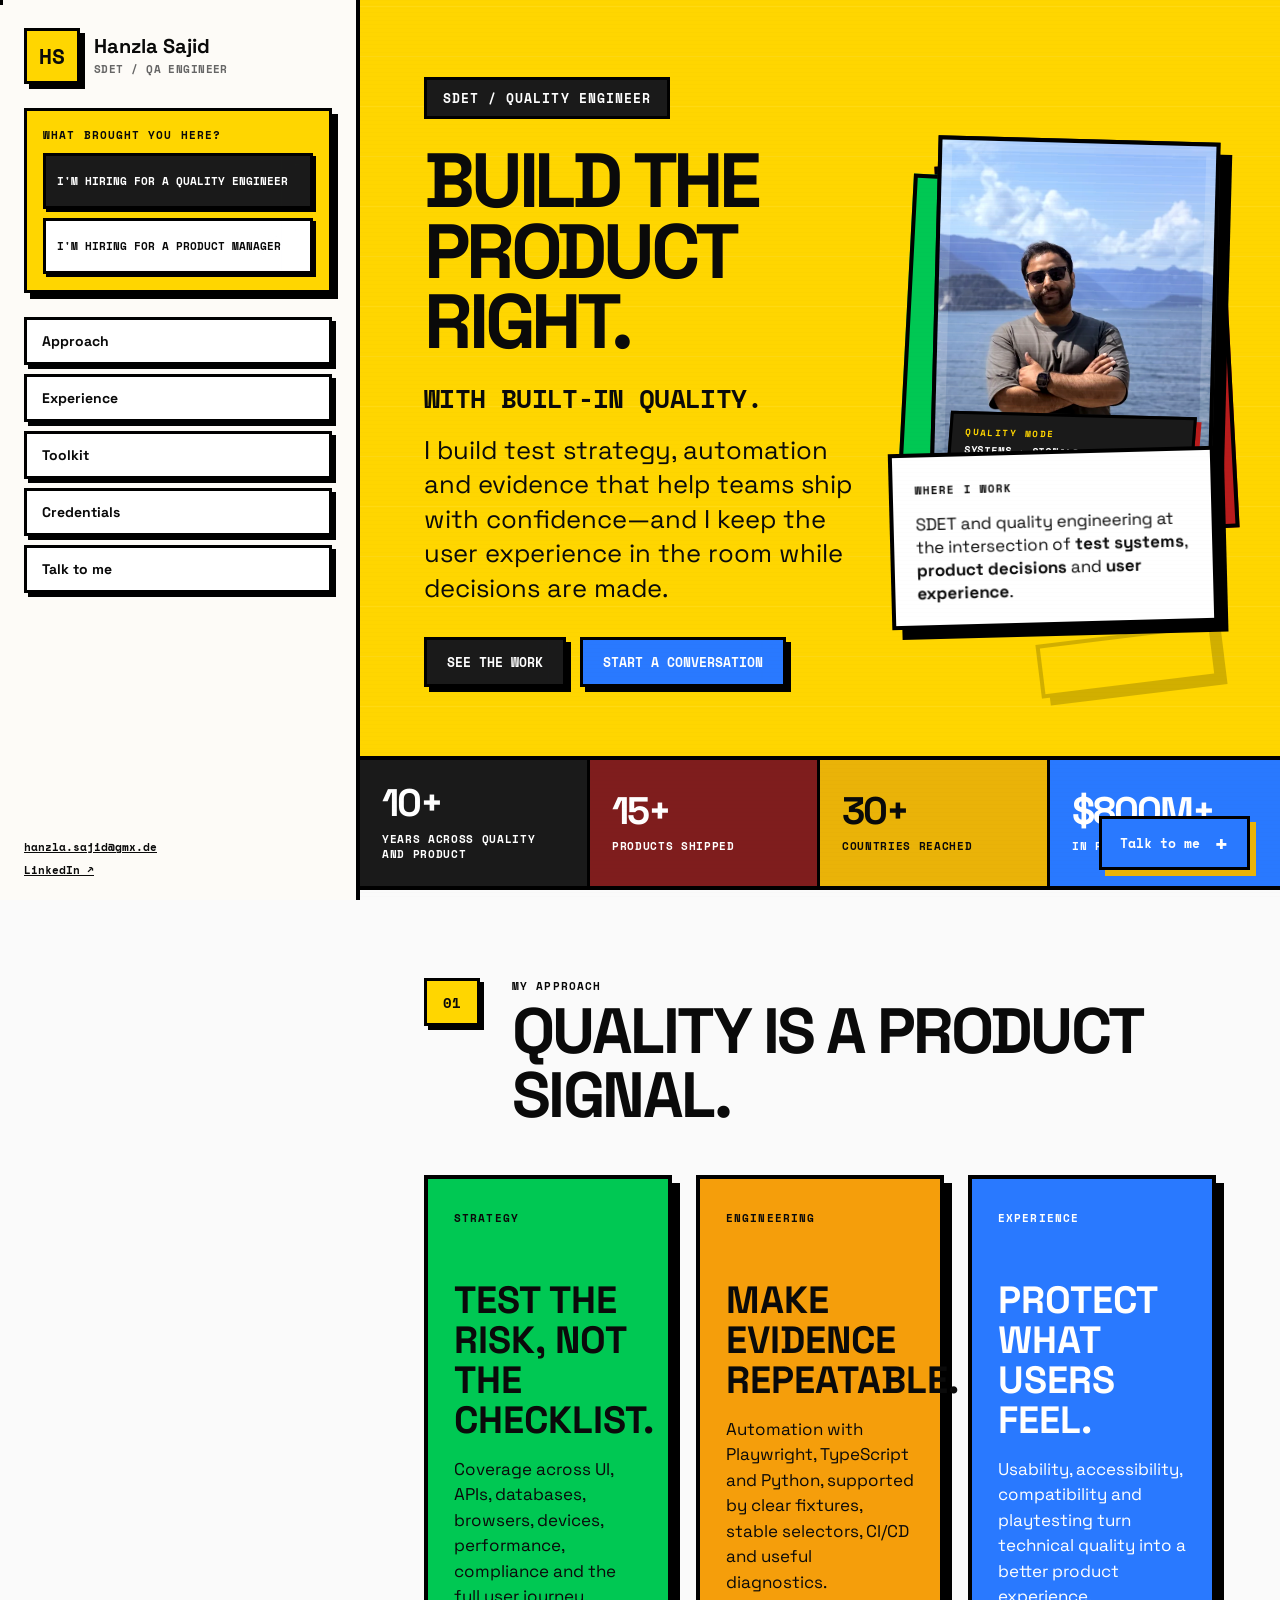
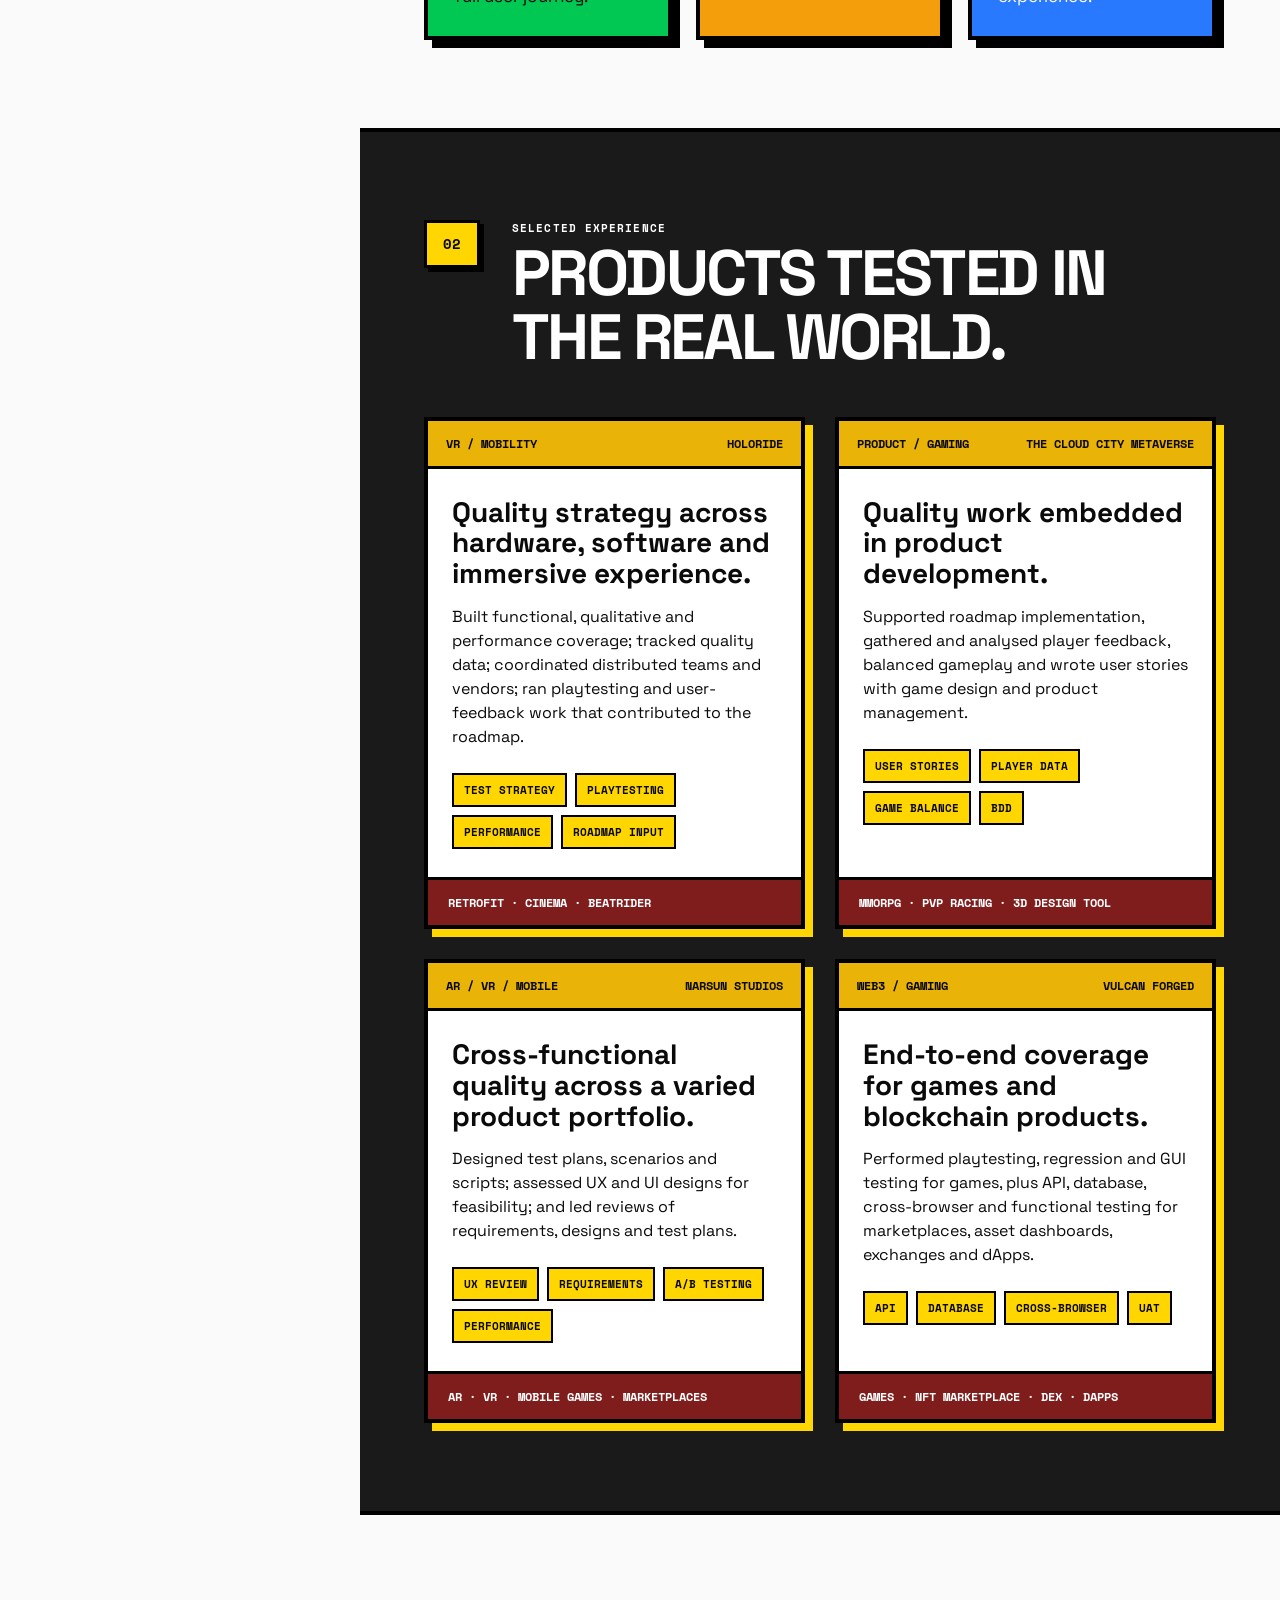
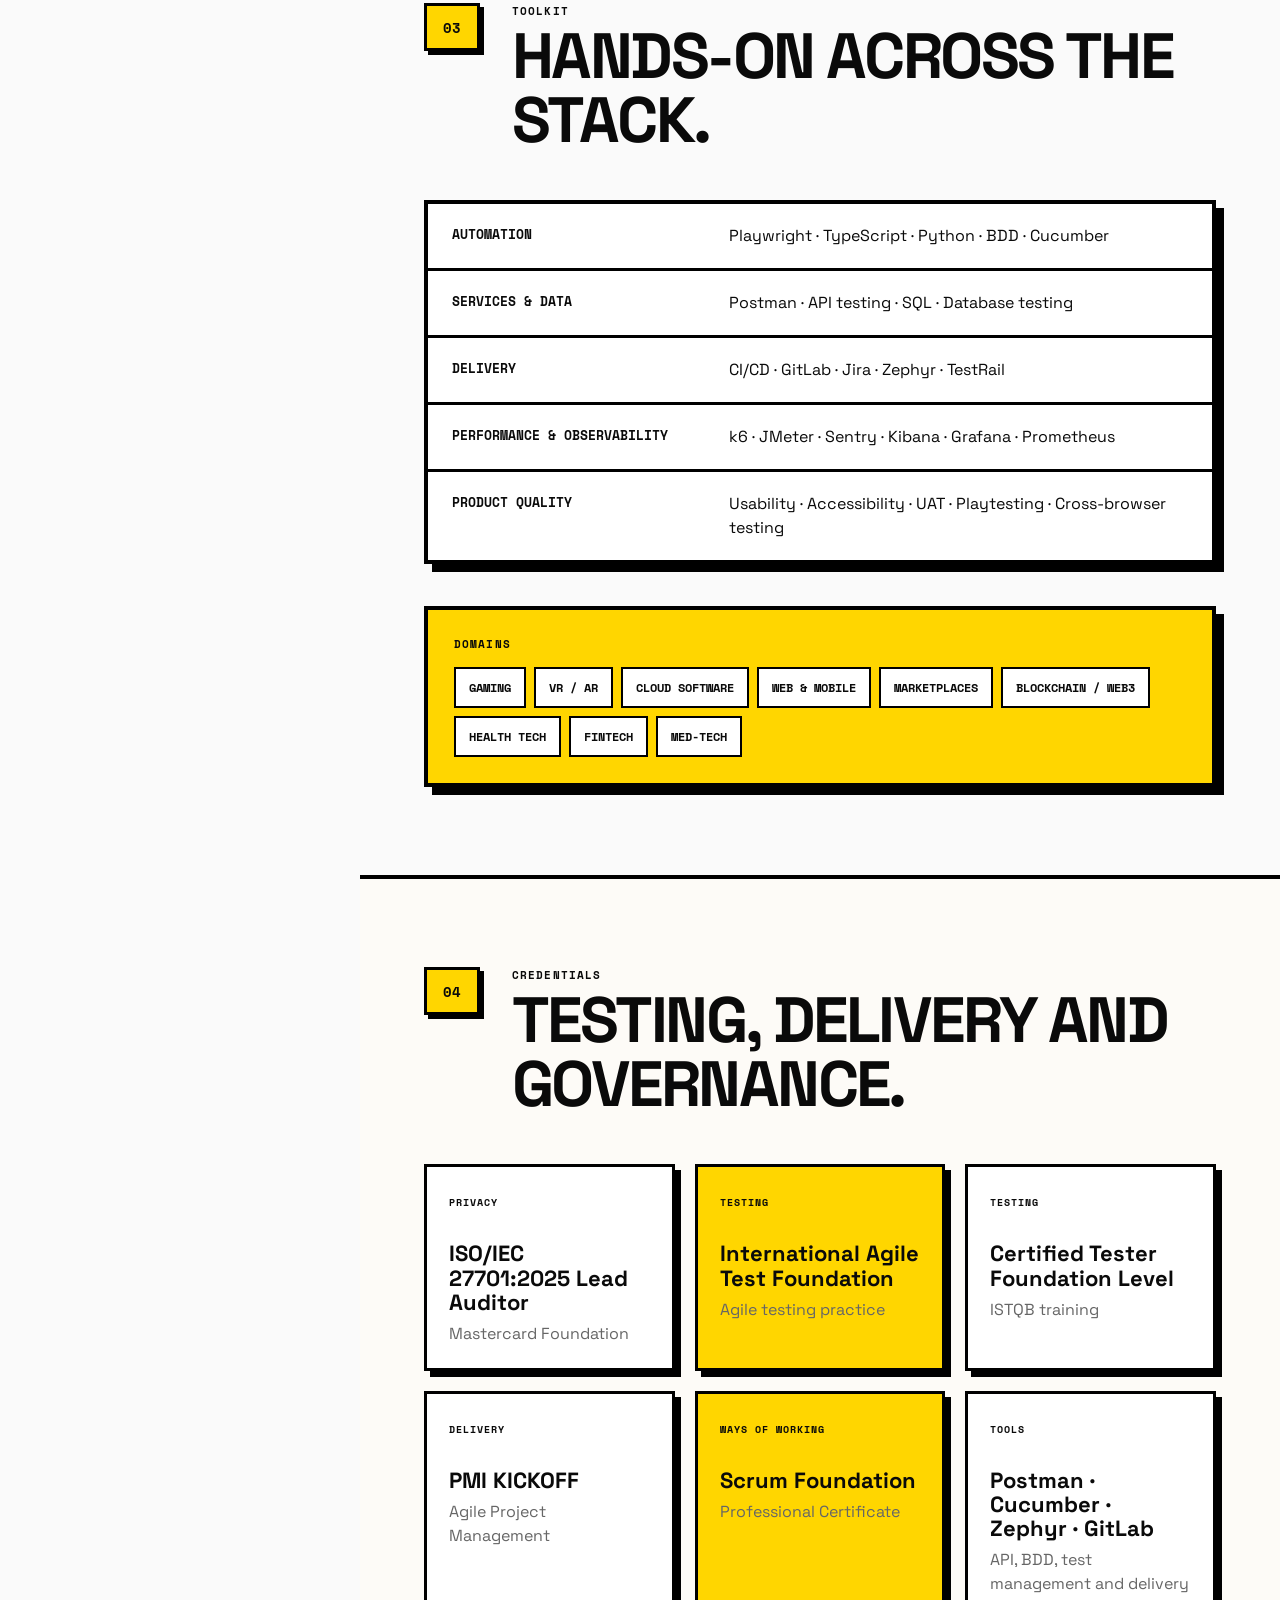
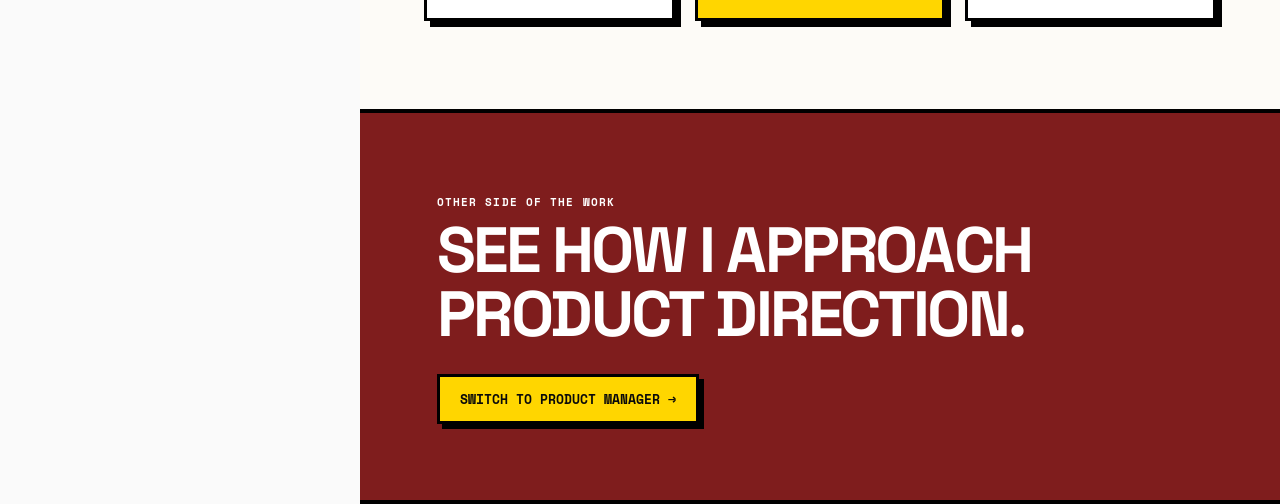
==== index.html @ b7c89854 "Connect portfolio contact form" ====
<!doctype html>
<html lang="en" data-page="quality">
<head>
  <meta charset="utf-8">
  <meta name="viewport" content="width=device-width, initial-scale=1">
  <meta name="description" content="Hanzla Sajid is an SDET and quality engineer connecting test engineering, product decisions and user experience.">
  <title>Hanzla Sajid — SDET & Quality Engineer</title>
  <link rel="icon" href="assets/favicon.svg" type="image/svg+xml">
  <link rel="preconnect" href="https://fonts.googleapis.com">
  <link rel="preconnect" href="https://fonts.gstatic.com" crossorigin>
  <link href="https://fonts.googleapis.com/css2?family=Space+Grotesk:wght@400;600;700&family=Space+Mono:wght@400;700&display=swap" rel="stylesheet">
  <link rel="stylesheet" href="css/site.css">
  <script src="js/site.js" defer></script>
</head>
<body data-mode="quality">
  <a class="skip-link" href="#main">Skip to content</a>
  <div class="scroll-progress" data-scroll-progress aria-hidden="true"></div>
  <header class="mobile-bar">
    <a class="mobile-brand" href="./">HS</a>
    <button class="menu-button" type="button" data-open-drawer aria-controls="site-nav" aria-expanded="false">Menu</button>
  </header>
  <div class="drawer-overlay" data-drawer-overlay></div>
  <aside class="site-nav" id="site-nav" aria-label="Portfolio navigation">
    <button class="drawer-close" type="button" data-close-drawer aria-label="Close navigation">×</button>
    <a class="identity" href="#top" aria-label="Hanzla Sajid, SDET and QA Engineer">
      <span class="identity-mark">HS</span>
      <span><strong>Hanzla Sajid</strong><small>SDET / QA Engineer</small></span>
    </a>
    <div class="mode-panel" aria-label="Choose the work most relevant to your hiring needs">
      <span class="eyebrow">What brought you here?</span>
      <a class="mode-link mask-hover is-active" href="./" aria-current="page" data-label="I'm hiring for a Quality Engineer">I'm hiring for a Quality Engineer</a>
      <a class="mode-link mask-hover" href="product/" data-mode-switch data-destination="product" data-label="I'm hiring for a Product Manager">I'm hiring for a Product Manager</a>
    </div>
    <nav class="nav-links" aria-label="Page sections">
      <a href="#approach">Approach</a>
      <a href="#experience">Experience</a>
      <a href="#toolkit">Toolkit</a>
      <a href="#credentials">Credentials</a>
      <button type="button" data-open-contact>Talk to me</button>
    </nav>
    <div class="nav-footer">
      <a href="mailto:hanzla.sajid@gmx.de">hanzla.sajid@gmx.de</a>
      <a href="https://www.linkedin.com/in/hanzlasajid" target="_blank" rel="noreferrer">LinkedIn ↗</a>
    </div>
  </aside>

  <main id="main" class="main" tabindex="-1">
    <section class="hero hero-quality" id="top">
      <div class="hero-copy">
        <span class="hero-badge">SDET / QUALITY ENGINEER</span>
        <h1>Build the product right.</h1>
        <p class="hero-subline">With built-in quality.</p>
        <p>I build test strategy, automation and evidence that help teams ship with confidence—and I keep the user experience in the room while decisions are made.</p>
        <div class="hero-actions">
          <a class="button button-dark mask-hover mask-hover-cta" href="#experience" data-label="See the work">See the work</a>
          <button class="button button-red mask-hover mask-hover-cta" type="button" data-open-contact data-label="Start a conversation">Start a conversation</button>
        </div>
      </div>
      <div class="hero-visual hero-visual-quality">
        <figure class="hero-portrait portrait-quality">
          <img src="assets/hanzla-sdet.webp" width="1400" height="1050" alt="Hanzla Sajid standing beside a lake with mountains in the background" fetchpriority="high">
          <figcaption><span>Quality mode</span><strong>Systems · Signals · Confidence</strong></figcaption>
        </figure>
        <aside class="position-card" aria-label="Portfolio positioning">
          <span class="eyebrow">Where I work</span>
          <p>SDET and quality engineering at the intersection of <strong>test systems</strong>, <strong>product decisions</strong> and <strong>user experience</strong>.</p>
        </aside>
      </div>
    </section>

    <section class="impact-strip" aria-label="Career highlights">
      <div><strong data-impact-count="10" data-suffix="+">10+</strong><span>Years across quality and product</span></div>
      <div><strong data-impact-count="15" data-suffix="+">15+</strong><span>Products shipped</span></div>
      <div><strong data-impact-count="30" data-suffix="+">30+</strong><span>Countries reached</span></div>
      <div><strong data-impact-count="800" data-prefix="$" data-suffix="M+">$800M+</strong><span>In revenue</span></div>
    </section>

    <section class="section" id="approach">
      <div class="section-heading">
        <span class="section-number">01</span>
        <div><p class="eyebrow">My approach</p><h2>Quality is a product signal.</h2></div>
      </div>
      <div class="card-grid card-grid-3">
        <article class="feature-card fill-green">
          <span class="card-kicker">STRATEGY</span>
          <h3>Test the risk, not the checklist.</h3>
          <p>Coverage across UI, APIs, databases, browsers, devices, performance, compliance and the full user journey.</p>
        </article>
        <article class="feature-card fill-amber">
          <span class="card-kicker">ENGINEERING</span>
          <h3>Make evidence repeatable.</h3>
          <p>Automation with Playwright, TypeScript and Python, supported by clear fixtures, stable selectors, CI/CD and useful diagnostics.</p>
        </article>
        <article class="feature-card fill-blue">
          <span class="card-kicker">EXPERIENCE</span>
          <h3>Protect what users feel.</h3>
          <p>Usability, accessibility, compatibility and playtesting turn technical quality into a better product experience.</p>
        </article>
      </div>
    </section>

    <section class="section section-dark" id="experience">
      <div class="section-heading">
        <span class="section-number">02</span>
        <div><p class="eyebrow">Selected experience</p><h2>Products tested in the real world.</h2></div>
      </div>
      <div class="case-grid">
        <article class="case-card">
          <header><span>VR / MOBILITY</span><strong>holoride</strong></header>
          <div class="case-body">
            <h3>Quality strategy across hardware, software and immersive experience.</h3>
            <p>Built functional, qualitative and performance coverage; tracked quality data; coordinated distributed teams and vendors; ran playtesting and user-feedback work that contributed to the roadmap.</p>
            <ul class="tag-list"><li>Test strategy</li><li>Playtesting</li><li>Performance</li><li>Roadmap input</li></ul>
          </div>
          <footer>Retrofit · Cinema · BeatRider</footer>
        </article>
        <article class="case-card">
          <header><span>PRODUCT / GAMING</span><strong>The Cloud City Metaverse</strong></header>
          <div class="case-body">
            <h3>Quality work embedded in product development.</h3>
            <p>Supported roadmap implementation, gathered and analysed player feedback, balanced gameplay and wrote user stories with game design and product management.</p>
            <ul class="tag-list"><li>User stories</li><li>Player data</li><li>Game balance</li><li>BDD</li></ul>
          </div>
          <footer>MMORPG · PvP racing · 3D design tool</footer>
        </article>
        <article class="case-card">
          <header><span>AR / VR / MOBILE</span><strong>Narsun Studios</strong></header>
          <div class="case-body">
            <h3>Cross-functional quality across a varied product portfolio.</h3>
            <p>Designed test plans, scenarios and scripts; assessed UX and UI designs for feasibility; and led reviews of requirements, designs and test plans.</p>
            <ul class="tag-list"><li>UX review</li><li>Requirements</li><li>A/B testing</li><li>Performance</li></ul>
          </div>
          <footer>AR · VR · Mobile games · Marketplaces</footer>
        </article>
        <article class="case-card">
          <header><span>WEB3 / GAMING</span><strong>Vulcan Forged</strong></header>
          <div class="case-body">
            <h3>End-to-end coverage for games and blockchain products.</h3>
            <p>Performed playtesting, regression and GUI testing for games, plus API, database, cross-browser and functional testing for marketplaces, asset dashboards, exchanges and dApps.</p>
            <ul class="tag-list"><li>API</li><li>Database</li><li>Cross-browser</li><li>UAT</li></ul>
          </div>
          <footer>Games · NFT marketplace · DEX · dApps</footer>
        </article>
      </div>
    </section>

    <section class="section" id="toolkit">
      <div class="section-heading">
        <span class="section-number">03</span>
        <div><p class="eyebrow">Toolkit</p><h2>Hands-on across the stack.</h2></div>
      </div>
      <div class="band-list">
        <div><strong>Automation</strong><span>Playwright · TypeScript · Python · BDD · Cucumber</span></div>
        <div><strong>Services &amp; data</strong><span>Postman · API testing · SQL · Database testing</span></div>
        <div><strong>Delivery</strong><span>CI/CD · GitLab · Jira · Zephyr · TestRail</span></div>
        <div><strong>Performance &amp; observability</strong><span>k6 · JMeter · Sentry · Kibana · Grafana · Prometheus</span></div>
        <div><strong>Product quality</strong><span>Usability · Accessibility · UAT · Playtesting · Cross-browser testing</span></div>
      </div>
      <div class="domain-block">
        <p class="eyebrow">Domains</p>
        <ul class="tag-list tag-list-large"><li>Gaming</li><li>VR / AR</li><li>Cloud software</li><li>Web & mobile</li><li>Marketplaces</li><li>Blockchain / Web3</li><li>Health tech</li><li>Fintech</li><li>Med-tech</li></ul>
      </div>
    </section>

    <section class="section section-cream" id="credentials">
      <div class="section-heading">
        <span class="section-number">04</span>
        <div><p class="eyebrow">Credentials</p><h2>Testing, delivery and governance.</h2></div>
      </div>
      <div class="credential-grid">
        <article><span>PRIVACY</span><h3>ISO/IEC 27701:2025 Lead Auditor</h3><p>Mastercard Foundation</p></article>
        <article><span>TESTING</span><h3>International Agile Test Foundation</h3><p>Agile testing practice</p></article>
        <article><span>TESTING</span><h3>Certified Tester Foundation Level</h3><p>ISTQB training</p></article>
        <article><span>DELIVERY</span><h3>PMI KICKOFF</h3><p>Agile Project Management</p></article>
        <article><span>WAYS OF WORKING</span><h3>Scrum Foundation</h3><p>Professional Certificate</p></article>
        <article><span>TOOLS</span><h3>Postman · Cucumber · Zephyr · GitLab</h3><p>API, BDD, test management and delivery</p></article>
      </div>
    </section>

    <section class="switch-banner">
      <span class="eyebrow">Other side of the work</span>
      <h2>See how I approach product direction.</h2>
      <a class="button button-yellow" href="product/" data-mode-switch data-destination="product">Switch to Product Manager →</a>
    </section>
  </main>

  <button class="back-to-top" type="button" data-back-to-top aria-label="Back to top">↑</button>
  <button class="contact-fab" type="button" data-open-contact><span>Talk to me</span><b aria-hidden="true">+</b></button>

  <div class="modal" data-contact-modal aria-hidden="true">
    <div class="modal-overlay" data-close-contact></div>
    <section class="modal-panel" role="dialog" aria-modal="true" aria-labelledby="contact-title">
      <button class="modal-close" type="button" data-close-contact aria-label="Close contact form">×</button>
      <header><p class="eyebrow">Contact</p><h2 id="contact-title">Talk to me</h2><p>Send a message, email me directly, or connect on LinkedIn.</p></header>
      <form action="https://formspree.io/f/xdeegvkn" method="post" data-contact-form novalidate>
        <label>Name<input name="name" autocomplete="name" required></label>
        <label>Email<input name="email" type="email" autocomplete="email" required></label>
        <label>Message<textarea name="message" required></textarea></label>
        <button class="button button-red submit-button" type="submit" data-submit-label>Send message</button>
        <p class="form-status" data-form-status role="status" aria-live="polite"></p>
      </form>
      <div class="contact-fallbacks">
        <a href="mailto:hanzla.sajid@gmx.de">Email: hanzla.sajid@gmx.de</a>
        <a href="https://www.linkedin.com/in/hanzlasajid" target="_blank" rel="noreferrer">LinkedIn ↗</a>
      </div>
    </section>
  </div>
</body>
</html>
---- css/site.css ----
:root {
  --ink: #0a0a0a;
  --border: #000;
  --paper: #fafafa;
  --cream: #fdfbf7;
  --yellow: #ffd600;
  --mustard: #eab308;
  --amber: #f59e0b;
  --orange: #f59e0b;
  --green: #00c853;
  --blue: #2979ff;
  --dark: #1a1a1a;
  --maroon: #7f1d1d;
  --red: #b91c1c;
  --gray: #666;
  --nav-width: 360px;
}

* { box-sizing: border-box; border-radius: 0; }
html { scroll-behavior: smooth; }
body { margin: 0; color: var(--ink); background: var(--paper); font-family: "Space Grotesk", sans-serif; font-size: 16px; line-height: 1.5; }
button, input, textarea { font: inherit; color: inherit; }
button, a { -webkit-tap-highlight-color: transparent; }
a { color: inherit; }
button { cursor: pointer; }

.skip-link { position: fixed; left: 16px; top: -80px; z-index: 3000; padding: 12px 16px; background: #fff; border: 3px solid #000; box-shadow: 4px 4px 0 #000; font: 700 13px "Space Mono", monospace; }
.skip-link:focus { top: 16px; }

:focus { outline: none; }
:focus-visible { outline: 3px solid #000; outline-offset: 3px; }

.site-nav { position: fixed; inset: 0 auto 0 0; z-index: 100; width: var(--nav-width); padding: 28px 24px 22px; display: flex; flex-direction: column; gap: 24px; overflow-y: auto; background: var(--cream); border-right: 4px solid #000; }
.identity { display: flex; align-items: center; gap: 14px; text-decoration: none; }
.identity-mark { display: grid; place-items: center; width: 56px; height: 56px; flex: 0 0 56px; background: var(--yellow); border: 3px solid #000; box-shadow: 5px 5px 0 #000; font: 700 21px "Space Mono", monospace; }
.identity strong, .identity small { display: block; }
.identity strong { font-size: 20px; line-height: 1.1; }
.identity small { margin-top: 4px; color: var(--gray); font: 700 11px "Space Mono", monospace; text-transform: uppercase; letter-spacing: .04em; }
.eyebrow, .card-kicker { margin: 0; font: 700 11px "Space Mono", monospace; letter-spacing: .1em; text-transform: uppercase; }

.mode-panel { position: relative; padding: 16px; background: var(--yellow); border: 3px solid #000; box-shadow: 6px 6px 0 #000; transform-origin: left center; animation: hire-panel-stamp .6s cubic-bezier(.12,.88,.24,1) .22s both, hire-panel-knock 5s cubic-bezier(.2,.8,.3,1) 1.25s infinite; }
.mode-panel .eyebrow { display: block; margin-bottom: 10px; }
.mode-link { --mask-surface: #fff; --mask-surface-text: var(--ink); --mask-reveal: var(--blue); --mask-reveal-text: #fff; display: flex; align-items: center; min-height: 56px; margin-top: 9px; padding: 12px; background: var(--mask-reveal); color: var(--mask-reveal-text); border: 3px solid #000; box-shadow: 3px 3px 0 #000; text-decoration: none; font: 700 11px "Space Mono", monospace; text-transform: uppercase; transition: transform .16s ease, box-shadow .16s ease; }
.mode-link:hover, .mode-link:focus-visible { transform: translate(-2px, -2px); box-shadow: 5px 5px 0 #000; }
.mode-link.is-active { --mask-surface: var(--dark); --mask-surface-text: #fff; --mask-reveal: var(--green); --mask-reveal-text: var(--ink); }
.mode-link.mask-hover::before { justify-content: flex-start; padding: 10px 12px; text-align: left; animation: none; -webkit-mask-position: 0 0; mask-position: 0 0; }
.mode-link.is-mask-active::before { animation: mask-reveal .7s steps(29) forwards; }
.mode-link.is-mask-resetting::before { animation: mask-cover .7s steps(29) forwards; }
.mode-marker { position: fixed; z-index: 115; left: var(--marker-x, 270px); top: var(--marker-y, 190px); display: flex; align-items: center; gap: 8px; box-sizing: border-box; width: 124px; min-height: 64px; padding: 14px 11px; opacity: 0; pointer-events: none; color: #fff; background: var(--blue); border: 4px solid #000; box-shadow: 6px 6px 0 #000; font: 700 11px "Space Mono", monospace; line-height: 1.1; letter-spacing: .06em; text-transform: uppercase; transform: translate(24px, -50%) rotate(3deg); transition: opacity .2s ease, transform .48s cubic-bezier(.14,.9,.25,1); }
.mode-marker b { color: var(--yellow); font-size: 25px; line-height: 1; }
.mode-marker.is-visible { opacity: 1; transform: translate(0, -50%) rotate(-2deg); }

.nav-links { display: grid; gap: 9px; }
.nav-links a, .nav-links button { position: relative; width: 100%; overflow: hidden; padding: 12px 15px; background: #fff; border: 3px solid #000; box-shadow: 4px 4px 0 #000; text-align: left; text-decoration: none; font: 700 14px "Space Grotesk", sans-serif; transition: transform .16s ease, box-shadow .16s ease, background-color .16s ease, color .16s ease, padding-left .2s ease; }
.nav-links a::before, .nav-links button::before { content: ""; position: absolute; inset: 0 auto 0 0; width: 0; background: var(--blue); transition: width .2s ease; }
.nav-links a::after, .nav-links button::after { content: "→"; position: absolute; left: 13px; top: 50%; opacity: 0; transform: translate(-10px, -50%); transition: opacity .16s ease, transform .2s ease; font: 700 16px "Space Mono", monospace; }
.nav-links a:hover, .nav-links button:hover, .nav-links a:focus-visible, .nav-links button:focus-visible { padding-left: 39px; background: var(--mustard); transform: translate(-3px, -3px); box-shadow: 8px 8px 0 #000, -4px 0 0 var(--red), 0 4px 0 var(--amber); }
body[data-mode="product"] .nav-links a:hover, body[data-mode="product"] .nav-links button:hover, body[data-mode="product"] .nav-links a:focus-visible, body[data-mode="product"] .nav-links button:focus-visible { background: var(--yellow); }
.nav-links a:hover::before, .nav-links button:hover::before, .nav-links a:focus-visible::before, .nav-links button:focus-visible::before { width: 9px; }
.nav-links a:hover::after, .nav-links button:hover::after, .nav-links a:focus-visible::after, .nav-links button:focus-visible::after { opacity: 1; transform: translate(0, -50%); }
.nav-footer { margin-top: auto; display: grid; gap: 7px; font: 700 11px "Space Mono", monospace; overflow-wrap: anywhere; }
.nav-footer a:hover { text-decoration-thickness: 3px; }
.drawer-close, .mobile-bar, .drawer-overlay { display: none; }

.main { margin-left: var(--nav-width); min-width: 0; }
.hero { position: relative; min-height: 760px; padding: 72px clamp(28px, 5vw, 76px) 64px; display: grid; grid-template-columns: minmax(0, 1.55fr) minmax(300px, .85fr); align-items: center; gap: clamp(34px, 4vw, 64px); border-bottom: 4px solid #000; overflow: hidden; }
.hero::before { content: ""; position: absolute; inset: 0; pointer-events: none; background: repeating-linear-gradient(0deg, transparent 0, transparent 49px, rgba(255,255,255,.16) 50px); }
.hero-quality { background: var(--yellow); }
.hero-product { background: var(--orange); }
.hero-copy, .position-card, .hero-visual { position: relative; }
.hero-badge { display: inline-block; margin-bottom: 26px; padding: 8px 16px; background: var(--dark); color: #fff; border: 3px solid #000; font: 700 13px "Space Mono", monospace; letter-spacing: .08em; }
.hero h1 { max-width: 980px; margin: 0; font-size: clamp(50px, 6vw, 96px); line-height: .92; letter-spacing: -.055em; text-transform: uppercase; }
.hero-copy > p { max-width: 780px; margin: 30px 0 0; font-size: clamp(19px, 2vw, 26px); line-height: 1.35; }
.hero-copy > .hero-subline { margin: 22px 0 -14px; font: 700 clamp(20px, 2vw, 30px) "Space Mono", monospace; letter-spacing: -.025em; text-transform: uppercase; }
.hero-actions { display: flex; flex-wrap: wrap; gap: 14px; margin-top: 32px; }
.button { display: inline-flex; align-items: center; justify-content: center; min-height: 50px; padding: 12px 20px; border: 3px solid #000; box-shadow: 5px 5px 0 #000; text-decoration: none; font: 700 13px "Space Mono", monospace; text-transform: uppercase; transition: transform .16s ease, box-shadow .16s ease; }
.button:hover, .button:focus-visible { transform: translate(-2px, -2px); box-shadow: 7px 7px 0 #000; }
.button:active { transform: translate(2px, 2px); box-shadow: 2px 2px 0 #000; }
.button-dark { color: #fff; background: var(--dark); }
.button-blue { color: #fff; background: var(--blue); }
.button-red { color: #fff; background: var(--red); }
.button-yellow { color: var(--ink); background: var(--yellow); }
.button-dark.mask-hover { --mask-surface: var(--dark); --mask-surface-text: #fff; --mask-reveal: var(--blue); --mask-reveal-text: #fff; }
.button-blue.mask-hover { --mask-surface: var(--blue); --mask-surface-text: #fff; --mask-reveal: var(--dark); --mask-reveal-text: #fff; }
.button-red.mask-hover { --mask-surface: var(--red); --mask-surface-text: #fff; --mask-reveal: var(--yellow); --mask-reveal-text: var(--ink); }
.mask-hover { position: relative; overflow: hidden; isolation: isolate; background: var(--mask-reveal); color: var(--mask-reveal-text); }
.mask-hover::before { content: attr(data-label); position: absolute; inset: -1px; z-index: 1; padding: inherit; display: flex; align-items: center; justify-content: center; color: var(--mask-surface-text); background: var(--mask-surface); pointer-events: none; white-space: nowrap; -webkit-mask: url("../assets/urban-mask-sprite.png"); mask: url("../assets/urban-mask-sprite.png"); -webkit-mask-size: 3000% 100%; mask-size: 3000% 100%; animation: mask-cover .7s steps(29) forwards; }
.mask-hover:not(.mode-link):hover::before, .mask-hover:not(.mode-link):focus-visible::before { animation: mask-reveal .7s steps(29) forwards; }
.mask-hover-cta::before { font: inherit; text-transform: inherit; }
.mask-hover-cta:hover, .mask-hover-cta:focus-visible { transform: translate(-4px, -4px); box-shadow: 10px 10px 0 #000, -4px 0 0 var(--mustard); }
body[data-mode="quality"] .button-dark.mask-hover { --mask-reveal: var(--blue); --mask-reveal-text: #fff; }
body[data-mode="quality"] .button-red.mask-hover { --mask-surface: var(--blue); --mask-surface-text: #fff; --mask-reveal: var(--dark); --mask-reveal-text: #fff; }
.position-card { padding: 26px; background: #fff; border: 4px solid #000; box-shadow: 10px 10px 0 #000; transform: rotate(2deg); }
.position-card p { margin: 12px 0 0; font-size: 20px; line-height: 1.35; }
.hero-visual { width: min(100%, 430px); justify-self: end; display: grid; animation: visual-enter .9s cubic-bezier(.14,.9,.25,1) .18s both; }
.hero-portrait { position: relative; z-index: 1; width: calc(100% - 18px); aspect-ratio: 4 / 5; margin: 0 0 0 auto; overflow: hidden; background: var(--dark); border: 4px solid #000; box-shadow: 12px 12px 0 #000; transform: rotate(1.5deg); isolation: isolate; }
.hero-portrait::before { content: ""; position: absolute; inset: 0; z-index: 2; pointer-events: none; border: 10px solid rgba(255,255,255,.16); mix-blend-mode: overlay; }
.hero-portrait::after { content: ""; position: absolute; inset: 0; z-index: 2; pointer-events: none; opacity: .2; background: repeating-linear-gradient(0deg, transparent 0 7px, rgba(255,255,255,.38) 8px 9px); mix-blend-mode: overlay; animation: portrait-scan 7s linear infinite; }
.hero-portrait img { width: 100%; height: 100%; display: block; object-fit: cover; transition: transform .7s cubic-bezier(.16,.86,.3,1), filter .35s ease; }
.portrait-quality img { object-position: 52% 50%; transform: scale(1.22); filter: saturate(.9) contrast(1.08); }
.portrait-product img { object-position: 50% 42%; transform: scale(1.12); filter: saturate(.9) contrast(1.08); }
.hero-portrait:hover img { filter: saturate(1.12) contrast(1.04); }
.portrait-quality:hover img { transform: scale(1.28) translateX(-1%); }
.portrait-product:hover img { transform: scale(1.18) translateY(-1%); }
.hero-portrait figcaption { position: absolute; inset: auto 14px 14px 14px; z-index: 3; padding: 11px 13px; color: #fff; background: var(--dark); border: 3px solid #000; box-shadow: 5px 5px 0 var(--red); transform: skewX(-3deg); font: 700 10px "Space Mono", monospace; text-transform: uppercase; letter-spacing: .08em; }
.hero-portrait figcaption span, .hero-portrait figcaption strong { display: block; }
.hero-portrait figcaption span { margin-bottom: 4px; color: var(--yellow); font-size: 9px; letter-spacing: .16em; }
.hero-visual::before, .hero-visual::after { content: ""; position: absolute; pointer-events: none; border: 4px solid #000; }
.hero-visual::before { inset: 20px -14px 90px 28px; background: var(--red); transform: rotate(-3deg); animation: portrait-echo-one 4.6s ease-in-out infinite; }
.hero-visual::after { inset: 42px 18px 70px -12px; background: var(--green); transform: rotate(3deg); animation: portrait-echo-two 4.6s ease-in-out .3s infinite; }
.hero-visual-product::after { background: var(--yellow); }
.hero-visual .position-card { z-index: 4; width: calc(100% + 26px); margin: -42px 0 0 -26px; padding: 20px 22px; transform: rotate(-1.5deg); }
.hero-visual .position-card p { font-size: 17px; }

.section { padding: 88px clamp(24px, 5vw, 72px); border-bottom: 4px solid #000; }
.section-dark { color: #fff; background: var(--dark); }
.section-cream { background: var(--cream); }
.section-heading { display: grid; grid-template-columns: 68px 1fr; align-items: start; gap: 20px; margin-bottom: 48px; }
.section-number { display: grid; place-items: center; width: 56px; height: 48px; background: var(--yellow); color: var(--ink); border: 3px solid #000; box-shadow: 4px 4px 0 #000; font: 700 14px "Space Mono", monospace; }
.section-heading h2, .switch-banner h2 { max-width: 960px; margin: 5px 0 0; font-size: clamp(36px, 5vw, 72px); line-height: 1; letter-spacing: -.04em; text-transform: uppercase; }
.card-grid { display: grid; gap: 24px; }
.card-grid-3 { grid-template-columns: repeat(3, minmax(0, 1fr)); }
.feature-card { min-height: 310px; padding: 26px; border: 4px solid #000; box-shadow: 8px 8px 0 #000; transform: rotate(-1deg); transition: transform .18s ease, box-shadow .18s ease; }
.feature-card:nth-child(2) { transform: rotate(1.5deg); }
.feature-card:nth-child(3) { transform: rotate(-.5deg); }
.feature-card:hover { transform: translate(-4px, -4px) rotate(0); box-shadow: 12px 12px 0 #000; }
.feature-card h3 { margin: 52px 0 16px; font-size: clamp(26px, 3vw, 38px); line-height: 1.05; text-transform: uppercase; }
.feature-card p { margin: 0; font-size: 17px; }
.fill-green { background: var(--green); }
.fill-amber { background: var(--amber); }
.fill-blue { color: #fff; background: var(--blue); }
.fill-yellow { background: var(--yellow); }
.fill-dark { color: #fff; background: var(--dark); }

.case-grid { display: grid; grid-template-columns: repeat(2, minmax(0, 1fr)); gap: 30px; }
.case-card { display: flex; flex-direction: column; min-height: 460px; color: var(--ink); background: #fff; border: 4px solid #000; box-shadow: 8px 8px 0 var(--yellow); transition: transform .16s ease, box-shadow .16s ease; }
.case-card:hover { transform: translate(-2px, -2px); box-shadow: 11px 11px 0 var(--yellow); }
.case-card header { padding: 14px 18px; display: flex; justify-content: space-between; gap: 20px; background: var(--mustard); border-bottom: 3px solid #000; font: 700 12px "Space Mono", monospace; text-transform: uppercase; }
.case-card header strong { text-align: right; }
.case-body { padding: 28px 24px; }
.case-body h3 { margin: 0 0 16px; font-size: 28px; line-height: 1.1; }
.case-body p { margin: 0 0 24px; }
.case-card footer { margin-top: auto; padding: 14px 20px; color: #fff; background: var(--maroon); border-top: 3px solid #000; font: 700 12px "Space Mono", monospace; text-transform: uppercase; }
.tag-list { display: flex; flex-wrap: wrap; gap: 8px; margin: 0; padding: 0; list-style: none; }
.tag-list li { padding: 7px 10px; background: var(--yellow); border: 2px solid #000; font: 700 11px "Space Mono", monospace; text-transform: uppercase; }

.band-list { border: 4px solid #000; box-shadow: 8px 8px 0 #000; }
.band-list > div { display: grid; grid-template-columns: minmax(180px, .55fr) 1fr; gap: 24px; padding: 20px 24px; background: #fff; border-bottom: 3px solid #000; }
.band-list > div:last-child { border-bottom: 0; }
.band-list strong { font: 700 13px "Space Mono", monospace; text-transform: uppercase; }
.domain-block { margin-top: 42px; padding: 26px; background: var(--yellow); border: 4px solid #000; box-shadow: 8px 8px 0 #000; }
.domain-block .eyebrow { margin-bottom: 15px; }
.tag-list-large li { padding: 10px 13px; background: #fff; font-size: 12px; }

.credential-grid { display: grid; grid-template-columns: repeat(3, minmax(0, 1fr)); gap: 20px; }
.credential-grid article { min-height: 190px; padding: 22px; background: #fff; border: 3px solid #000; box-shadow: 6px 6px 0 #000; }
.credential-grid article:nth-child(3n + 2) { background: var(--yellow); }
.credential-grid span { font: 700 10px "Space Mono", monospace; letter-spacing: .1em; }
.credential-grid h3 { margin: 28px 0 8px; font-size: 22px; line-height: 1.1; }
.credential-grid p { margin: 0; color: var(--gray); }

.switch-banner { padding: 76px clamp(24px, 6vw, 88px); color: #fff; background: var(--maroon); border-bottom: 4px solid #000; }
.switch-banner-blue { color: #fff; background: var(--blue); }
.switch-banner .button { margin-top: 28px; }

.contact-fab, .back-to-top { position: fixed; right: 30px; z-index: 90; background: var(--yellow); border: 3px solid #000; box-shadow: 6px 6px 0 #000; font: 700 13px "Space Mono", monospace; transition: transform .16s ease, box-shadow .16s ease, opacity .16s ease; }
.contact-fab { bottom: 30px; min-height: 54px; padding: 10px 18px; display: flex; align-items: center; gap: 14px; isolation: isolate; }
body[data-mode="quality"] .contact-fab { color: #fff; background: var(--blue); box-shadow: 6px 6px 0 var(--mustard); }
body[data-mode="quality"] .contact-fab:hover, body[data-mode="quality"] .contact-fab:focus-visible { box-shadow: 8px 8px 0 var(--mustard); }
.contact-fab b { font-size: 24px; line-height: 1; }
.back-to-top { bottom: 104px; width: 52px; height: 52px; opacity: 0; visibility: hidden; transform: translateY(12px); font-size: 24px; }
.back-to-top.is-visible { opacity: 1; visibility: visible; transform: translateY(0); }
.contact-fab:hover, .back-to-top:hover { transform: translate(-2px, -2px); box-shadow: 8px 8px 0 #000; }

.modal { position: fixed; inset: 0; z-index: 1000; display: grid; place-items: center; padding: 24px; visibility: hidden; opacity: 0; transition: opacity .18s ease, visibility .18s ease; }
.modal.is-open { visibility: visible; opacity: 1; }
.modal-overlay { position: absolute; inset: 0; background: rgba(0,0,0,.82); }
.modal-panel { position: relative; width: min(100%, 560px); max-height: calc(100vh - 48px); overflow-y: auto; padding: 34px; background: var(--paper); border: 4px solid #000; box-shadow: 10px 10px 0 var(--yellow); transform: scale(.96); transition: transform .18s ease; }
.modal.is-open .modal-panel { transform: scale(1); animation: contact-frame-signal 2.8s steps(4, end) infinite; }
.modal-panel header { padding-right: 46px; padding-bottom: 20px; margin-bottom: 22px; border-bottom: 3px solid #000; }
.modal-panel h2 { margin: 4px 0; font: 700 30px "Space Mono", monospace; text-transform: uppercase; }
.modal-panel header p:last-child { margin: 8px 0 0; color: var(--gray); }
.modal-close { position: absolute; right: 18px; top: 18px; width: 38px; height: 38px; background: #fff; border: 3px solid #000; box-shadow: 3px 3px 0 #000; font-size: 22px; line-height: 1; }
form { display: grid; gap: 16px; }
label { display: grid; gap: 6px; font: 700 11px "Space Mono", monospace; letter-spacing: .08em; text-transform: uppercase; }
input, textarea { width: 100%; padding: 12px; background: #fff; border: 3px solid #000; }
input:focus-visible, textarea:focus-visible { outline: 3px solid #000; outline-offset: 3px; box-shadow: 4px 4px 0 #000; }
textarea { min-height: 120px; resize: vertical; }
input.is-invalid, textarea.is-invalid { border-color: var(--red); }
.submit-button { width: 100%; }
.submit-button:disabled { cursor: wait; opacity: .65; }
.form-status { min-height: 24px; margin: 0; font-weight: 700; }
.form-status.is-error { padding: 12px; border: 3px solid var(--red); box-shadow: 4px 4px 0 #000; }
.form-status.is-success { padding: 12px; background: var(--green); border: 3px solid #000; box-shadow: 4px 4px 0 #000; }
.contact-fallbacks { display: flex; flex-wrap: wrap; gap: 12px 20px; padding-top: 20px; margin-top: 20px; border-top: 2px dashed #000; font: 700 11px "Space Mono", monospace; }
.body-locked { overflow: hidden; }

/* Motion system */
.scroll-progress { position: fixed; inset: 0 auto auto 0; z-index: 2500; width: 0; height: 5px; background: var(--red); border-right: 3px solid #000; pointer-events: none; }

.impact-strip { display: grid; grid-template-columns: repeat(4, minmax(0, 1fr)); color: #fff; background: var(--dark); border-bottom: 4px solid #000; }
.impact-strip > div { min-height: 126px; padding: 20px 22px; display: flex; flex-direction: column; justify-content: center; border-right: 3px solid #000; }
.impact-strip > div:last-child { border-right: 0; }
.impact-strip > div:nth-child(2) { background: var(--maroon); }
.impact-strip > div:nth-child(3) { color: var(--ink); background: var(--mustard); }
.impact-strip > div:nth-child(4) { color: #fff; background: var(--blue); }
.impact-strip strong { display: block; font-size: clamp(30px, 3vw, 48px); line-height: 1; letter-spacing: -.05em; }
.impact-strip strong.is-counting { animation: impact-number-rise .9s cubic-bezier(.15,.9,.25,1) both; }
.impact-strip span { margin-top: 9px; font: 700 11px "Space Mono", monospace; line-height: 1.35; text-transform: uppercase; letter-spacing: .06em; }

.hero-copy { animation: hero-copy-in .72s cubic-bezier(.17,.84,.28,1) both; }
.hero-badge { animation: badge-snap .62s cubic-bezier(.17,.84,.28,1) .08s both, badge-idle 2.8s ease-in-out 1s infinite; }
.hero h1 { animation: headline-cut-in .82s cubic-bezier(.14,.86,.25,1) .08s both; transform-origin: left center; }
.hero-copy > p { animation: rise-in .65s ease .32s both; }
.hero-actions { animation: rise-in .65s ease .44s both; }
.position-card { animation: card-drop-in .82s cubic-bezier(.15,.9,.24,1) .26s both, card-float 5s ease-in-out 1.2s infinite; }
.hero::after { content: ""; position: absolute; width: 170px; height: 46px; right: 7%; bottom: 9%; border: 4px solid #000; box-shadow: 8px 8px 0 #000; opacity: .18; transform: rotate(-7deg); animation: hero-marker-drift 6s ease-in-out infinite alternate; pointer-events: none; }

.reveal-item { opacity: 0; transform: translateY(54px) rotate(1.2deg); transition: opacity .55s ease, transform .7s cubic-bezier(.16,.86,.3,1); transition-delay: var(--reveal-delay, 0ms); }
.reveal-item.is-revealed { opacity: 1; transform: translateY(0) rotate(0); }
.section-dark .reveal-item { transform: translateY(54px) rotate(-1deg); }
.section-dark .reveal-item.is-revealed { transform: translateY(0) rotate(0); }

.case-card header span { position: relative; }
.case-card header span::after { content: ""; position: absolute; left: 0; right: 100%; bottom: -5px; height: 3px; background: #000; transition: right .3s ease; }
.case-card:hover header span::after { right: 0; }
.case-card .tag-list li { transition: transform .16s ease, background-color .16s ease; }
.case-card:hover .tag-list li { animation: tag-pop .42s cubic-bezier(.2,.9,.25,1) both; animation-delay: calc(var(--tag-index, 0) * 55ms); }

.band-list > div { position: relative; overflow: hidden; transition: padding-left .22s ease, background-color .22s ease; }
.band-list > div::before { content: ""; position: absolute; inset: 0 auto 0 0; width: 0; background: var(--yellow); transition: width .22s ease; }
.band-list > div:hover { padding-left: 34px; }
.band-list > div:hover::before { width: 9px; }
.band-list > div > * { position: relative; }

.credential-grid article { transition: transform .2s ease, box-shadow .2s ease, background-color .2s ease; }
.credential-grid article:hover { transform: translate(-3px, -3px) rotate(-.5deg); box-shadow: 10px 10px 0 #000; background: var(--green); }
.credential-grid article:nth-child(3n + 2):hover { background: var(--amber); }

.contact-fab b { animation: plus-spin 4.2s linear infinite; }
.contact-fab::before, .contact-fab::after { content: "Talk to me +"; position: absolute; inset: 0; z-index: -1; display: flex; align-items: center; justify-content: center; padding: 10px 18px; pointer-events: none; border: 3px solid #000; white-space: nowrap; color: #000; font: 700 13px "Space Mono", monospace; opacity: 0; }
.contact-fab::before { background: #00e5ff; animation: temporal-cta-cyan 3.1s steps(1, end) infinite; }
.contact-fab::after { background: var(--red); color: #fff; animation: temporal-cta-red 3.1s steps(1, end) .08s infinite; }
.contact-fab:hover::before, .contact-fab:focus-visible::before { animation: temporal-cta-cyan .66s steps(1, end) infinite; }
.contact-fab:hover::after, .contact-fab:focus-visible::after { animation: temporal-cta-red .66s steps(1, end) .08s infinite; }
.back-to-top.is-visible { animation: backtop-arrive .35s cubic-bezier(.2,.9,.3,1) both; }

body::before { content: ""; position: fixed; inset: 0; z-index: 80; pointer-events: none; opacity: .12; background-image: repeating-linear-gradient(0deg, transparent 0, transparent 3px, rgba(0,0,0,.08) 4px); mix-blend-mode: multiply; animation: scanline-drift 9s linear infinite; }
/* Abstract mode transition: opaque stepped gradients and block bands fully cover the page change. */
.shift-stage { position: fixed; inset: 0; z-index: 5000; overflow: hidden; isolation: isolate; pointer-events: none; background: var(--dark); }
.shift-stage::before { content: ""; position: absolute; inset: -15%; z-index: 0; background: linear-gradient(135deg, var(--dark) 0 14%, var(--maroon) 14% 29%, var(--red) 29% 43%, var(--amber) 43% 58%, var(--mustard) 58% 72%, var(--yellow) 72% 86%, var(--green) 86% 100%); background-size: 180% 180%; animation: block-gradient-pan 1.34s steps(8, end) both; }
.shift-stage::after { content: ""; position: absolute; inset: 0; z-index: 2; opacity: .32; background: repeating-linear-gradient(90deg, transparent 0 7vw, #000 7vw calc(7vw + 4px)), repeating-linear-gradient(0deg, transparent 0 12.5vh, #000 12.5vh calc(12.5vh + 4px)); mix-blend-mode: multiply; animation: block-grid-jump 1.2s steps(6, end) both; }
.shift-block { position: absolute; z-index: 1; left: -25%; top: calc(var(--block-index) * 8.333%); width: 150%; height: calc(8.333% + 3px); background: var(--block-color); border-block: 2px solid rgba(0,0,0,.42); transform: translateX(calc(var(--shift-direction) * -115%)); animation: block-band-sweep 1.02s steps(7, end) calc(var(--block-index) * 16ms) both; }
.shift-label { position: absolute; left: 50%; top: 50%; z-index: 4; min-width: min(86vw, 680px); padding: 22px 26px; color: #fff; background: #000; border: 4px solid #fff; box-shadow: 12px 12px 0 var(--red); transform: translate(-50%, -50%) skewX(-8deg); font: 700 clamp(18px, 3vw, 34px) "Space Mono", monospace; text-align: center; text-transform: uppercase; letter-spacing: .08em; animation: shift-label-in 1.12s steps(7, end) both; }
.shift-label > span, .shift-label small { display: block; }
.shift-label > span { margin-bottom: 8px; color: var(--amber); font-size: .38em; letter-spacing: .2em; }
.shift-label small { margin-top: 7px; color: var(--yellow); font-size: .42em; letter-spacing: .12em; }

@keyframes hero-copy-in { from { opacity: 0; transform: translateX(-40px); } }
@keyframes hire-panel-stamp { 0% { opacity: 0; transform: translateX(-38px) skewX(-8deg); box-shadow: -8px 0 0 var(--blue); } 58% { opacity: 1; transform: translateX(7px) skewX(2deg); box-shadow: 12px 6px 0 var(--green); } 78% { transform: translateX(-3px) skewX(-1deg); box-shadow: 9px 9px 0 #000; } 100% { transform: translateX(0) skewX(0); box-shadow: 6px 6px 0 #000; } }
@keyframes hire-panel-knock { 0%, 84%, 100% { transform: translateX(0); box-shadow: 6px 6px 0 #000; } 88% { transform: translateX(5px); box-shadow: 1px 6px 0 #000, -5px 0 0 var(--blue); } 92% { transform: translateX(-3px); box-shadow: 9px 6px 0 #000, 4px 0 0 var(--green); } 96% { transform: translateX(1px); box-shadow: 5px 6px 0 #000; } }
@keyframes impact-number-rise { 0% { opacity: .25; transform: translateY(18px) skewX(-8deg); } 65% { opacity: 1; transform: translateY(-4px) skewX(2deg); } 100% { transform: translateY(0) skewX(0); } }
@keyframes mask-reveal { from { -webkit-mask-position: 0 0; mask-position: 0 0; } to { -webkit-mask-position: 100% 0; mask-position: 100% 0; } }
@keyframes mask-cover { from { -webkit-mask-position: 100% 0; mask-position: 100% 0; } to { -webkit-mask-position: 0 0; mask-position: 0 0; } }
@keyframes headline-cut-in { from { opacity: 0; clip-path: inset(0 100% 0 0); transform: skewX(-9deg) translateX(-28px); } to { opacity: 1; clip-path: inset(0 0 0 0); transform: skewX(0) translateX(0); } }
@keyframes rise-in { from { opacity: 0; transform: translateY(28px); } }
@keyframes badge-snap { from { opacity: 0; transform: translate(-28px, 18px) rotate(-7deg); } 70% { transform: translate(3px, -2px) rotate(1deg); } }
@keyframes badge-idle { 50% { transform: translateY(-4px) rotate(-1deg); box-shadow: 6px 6px 0 #000; } }
@keyframes card-drop-in { from { opacity: 0; transform: translate(80px, -40px) rotate(8deg); } }
@keyframes card-float { 50% { transform: translateY(-9px) rotate(-1deg); } }
@keyframes hero-marker-drift { to { transform: translate(-34px, -22px) rotate(4deg); } }
@keyframes visual-enter { from { opacity: 0; transform: translate(70px, 28px) rotate(4deg); } }
@keyframes portrait-scan { to { background-position: 0 90px; } }
@keyframes portrait-echo-one { 50% { transform: translate(-8px, 7px) rotate(-1deg); } }
@keyframes portrait-echo-two { 50% { transform: translate(9px, -6px) rotate(1deg); } }
@keyframes tag-pop { 0% { transform: translateY(0) rotate(0); } 45% { transform: translateY(-7px) rotate(-2deg); } 100% { transform: translateY(0) rotate(0); } }
@keyframes plus-spin { 80%, 100% { transform: rotate(360deg); } }
@keyframes fab-ping { 0%, 58% { opacity: 0; transform: scale(1); } 70% { opacity: .55; } 100% { opacity: 0; transform: scale(1.24); } }
@keyframes temporal-cta-cyan { 0%, 66%, 84%, 100% { opacity: 0; transform: translate(0); } 69% { opacity: .8; transform: translate(-10px, -4px); } 75% { opacity: .46; transform: translate(8px, 2px); } 81% { opacity: .24; transform: translate(-3px, 1px); } }
@keyframes temporal-cta-red { 0%, 68%, 86%, 100% { opacity: 0; transform: translate(0); } 71% { opacity: .72; transform: translate(10px, 4px); } 77% { opacity: .42; transform: translate(-7px, -2px); } 83% { opacity: .2; transform: translate(3px, -1px); } }
@keyframes contact-frame-signal { 0%, 100% { box-shadow: 10px 10px 0 var(--yellow); } 25% { box-shadow: 14px 6px 0 var(--red); } 50% { box-shadow: 6px 14px 0 var(--blue); } 75% { box-shadow: 12px 12px 0 var(--green); } }
@keyframes backtop-arrive { from { opacity: 0; transform: translateY(22px) rotate(8deg); } }
@keyframes scanline-drift { to { background-position: 0 80px; } }
@keyframes block-gradient-pan { 0% { background-position: 0 0; transform: scale(1.08); } 50% { background-position: 100% 42%; transform: scale(1.18) rotate(-2deg); } 100% { background-position: 25% 100%; transform: scale(1.08); } }
@keyframes block-grid-jump { 0% { transform: translate(0); } 38% { transform: translate(5vw, -4vh); } 72% { transform: translate(-3vw, 5vh); } 100% { transform: translate(0); } }
@keyframes block-band-sweep { 0% { transform: translateX(calc(var(--shift-direction) * -115%)); } 48%, 62% { transform: translateX(0); } 100% { transform: translateX(calc(var(--shift-direction) * 115%)); } }
@keyframes shift-label-in { 0% { opacity: 0; transform: translate(-62%, -50%) scaleX(1.12); } 22%, 72% { opacity: 1; transform: translate(-50%, -50%) scaleX(1); } 100% { opacity: 0; transform: translate(-38%, -50%) scaleX(.9); } }

@media (max-width: 1100px) {
  .hero { grid-template-columns: 1fr; min-height: auto; }
  .hero-visual { width: min(100%, 560px); justify-self: start; }
  .position-card { max-width: 580px; }
  .card-grid-3, .credential-grid { grid-template-columns: repeat(2, minmax(0, 1fr)); }
  .band-list > div { grid-template-columns: 1fr; gap: 8px; }
  .impact-strip { grid-template-columns: repeat(2, minmax(0, 1fr)); }
  .impact-strip > div:nth-child(2) { border-right: 0; }
  .impact-strip > div:nth-child(-n + 2) { border-bottom: 3px solid #000; }
}

@media (max-width: 768px) {
  .mode-marker { display: none; }
  body.drawer-open .mode-marker { display: flex; }
  .mobile-bar { position: sticky; top: 0; z-index: 95; display: flex; justify-content: space-between; align-items: center; height: 68px; padding: 10px 16px; background: var(--yellow); border-bottom: 4px solid #000; }
  .mobile-brand, .menu-button { padding: 8px 12px; background: #fff; border: 3px solid #000; box-shadow: 3px 3px 0 #000; text-decoration: none; font: 700 14px "Space Mono", monospace; text-transform: uppercase; }
  .site-nav { width: 320px; max-width: calc(100vw - 28px); transform: translateX(calc(-100% - 10px)); transition: transform .2s ease; }
  .site-nav.is-open { transform: translateX(0); }
  .drawer-close { position: absolute; top: 12px; right: 12px; display: block; width: 38px; height: 38px; background: #fff; border: 3px solid #000; box-shadow: 3px 3px 0 #000; font-size: 22px; }
  .drawer-overlay { position: fixed; inset: 0; z-index: 99; display: block; background: rgba(0,0,0,.75); opacity: 0; visibility: hidden; transition: opacity .2s ease, visibility .2s ease; }
  .drawer-overlay.is-open { opacity: 1; visibility: visible; }
  .main { margin-left: 0; }
  .hero { padding: 64px 22px 52px; gap: 38px; }
  .hero h1 { font-size: clamp(47px, 15vw, 74px); }
  .hero-copy > p { font-size: 19px; }
  .hero-visual { width: min(100%, 430px); margin-inline: auto; }
  .hero-visual .position-card { width: calc(100% - 14px); margin: -28px 7px 0; padding: 18px; }
  .hero-visual .position-card p { font-size: 16px; }
  .hero-portrait { width: calc(100% - 12px); }
  .section { padding: 64px 20px; }
  .section-heading { grid-template-columns: 52px 1fr; gap: 13px; }
  .section-number { width: 44px; height: 40px; }
  .section-heading h2, .switch-banner h2 { font-size: clamp(34px, 11vw, 56px); }
  .card-grid-3, .case-grid, .credential-grid { grid-template-columns: 1fr; }
  .impact-strip > div { min-height: 112px; }
  .feature-card { min-height: 270px; }
  .switch-banner { padding: 62px 20px; }
  .contact-fab, .back-to-top { right: 20px; width: 56px; height: 56px; padding: 0; justify-content: center; }
  .contact-fab span { display: none; }
  .contact-fab::before, .contact-fab::after { content: "+"; padding: 0; }
  .contact-fab { bottom: 20px; }
  .back-to-top { bottom: 92px; }
  .modal { padding: 14px; }
  .modal-panel { max-height: calc(100vh - 28px); padding: 26px 20px; box-shadow: 7px 7px 0 var(--yellow); }
  .shift-label { padding: 18px 16px; }
}

@media (prefers-reduced-motion: reduce) {
  html { scroll-behavior: auto; }
  *, *::before, *::after { animation: none !important; transition-duration: .01ms !important; }
  .feature-card, .feature-card:nth-child(2), .feature-card:nth-child(3), .position-card, .feature-card:hover, .mode-link:hover, .button:hover, .case-card:hover, .contact-fab:hover, .back-to-top:hover { transform: none; }
  .hero-copy, .hero-badge, .hero h1, .hero-copy > p, .hero-actions, .hero-visual, .hero-visual::before, .hero-visual::after, .hero-portrait::after, .position-card, .hero::after, .contact-fab b, .contact-fab::after { animation: none; }
  .reveal-item { opacity: 1; transform: none; }
  .shift-stage { display: none; }
}
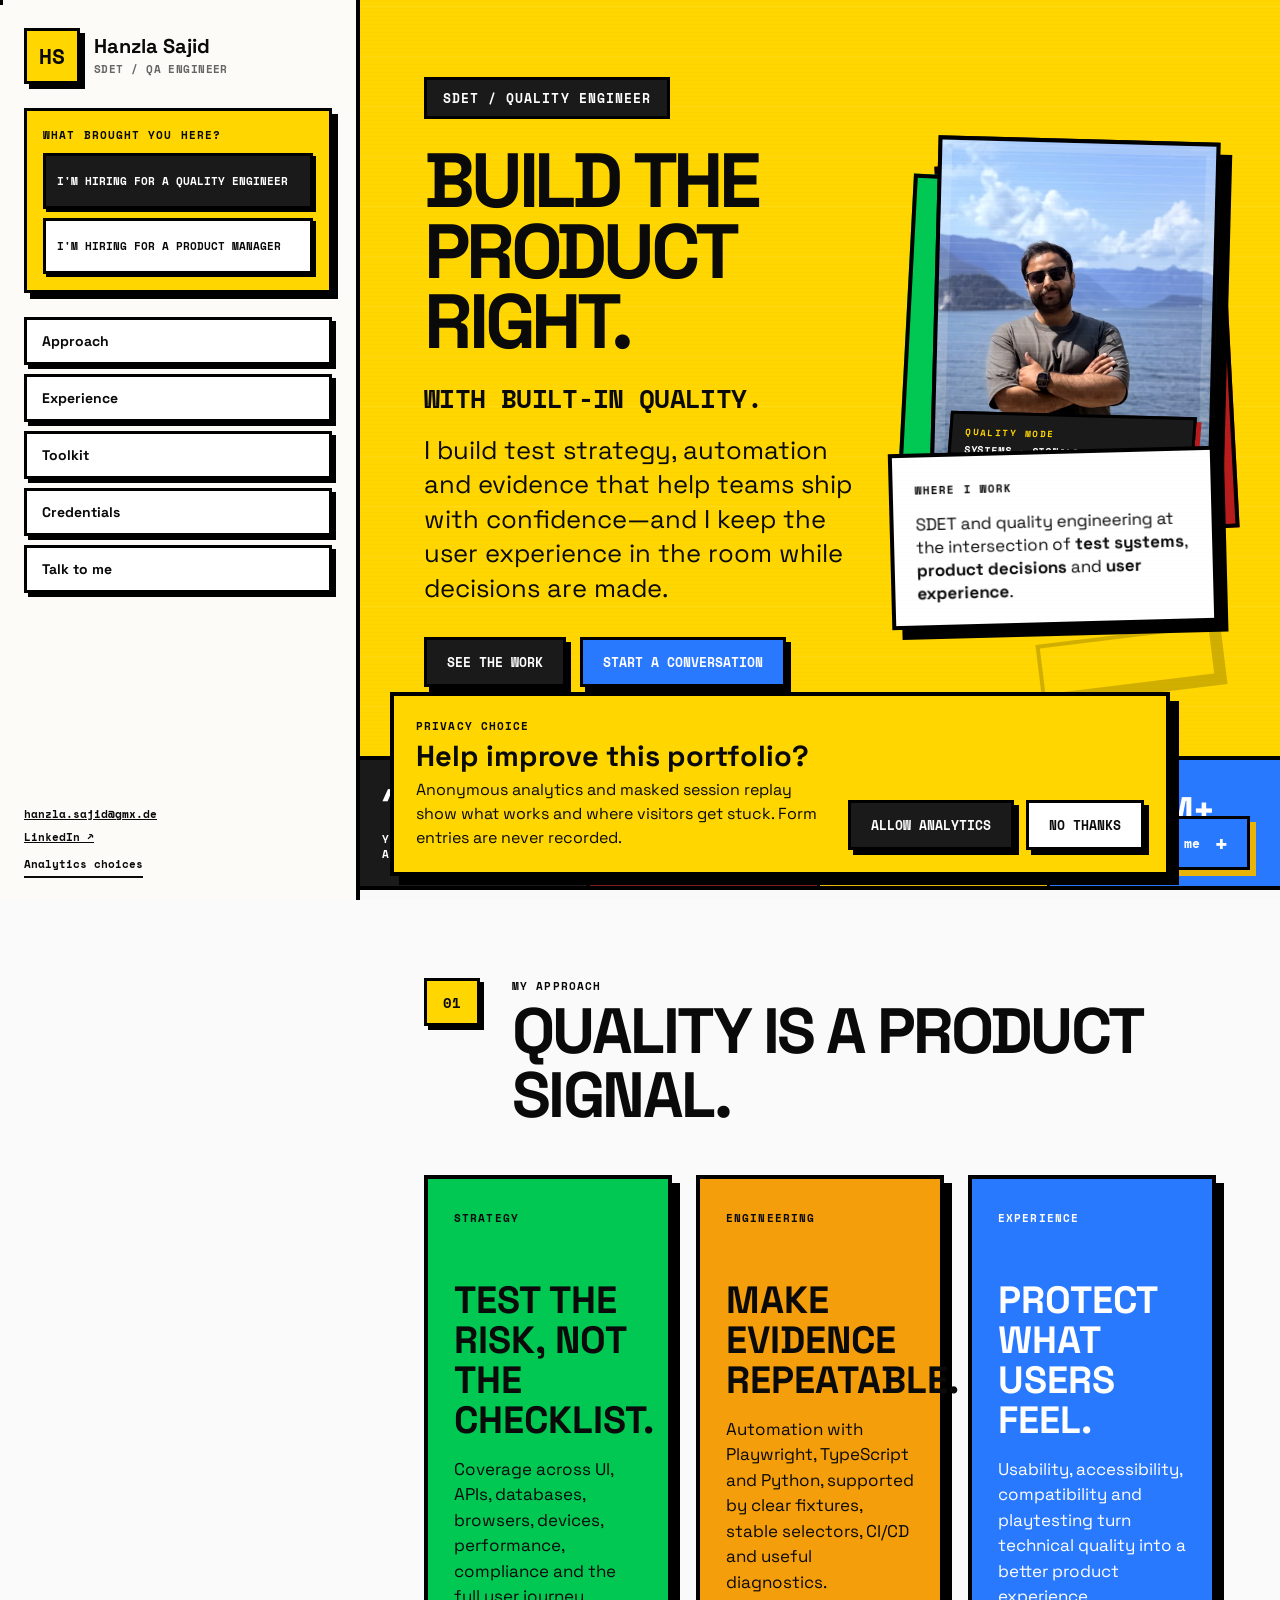
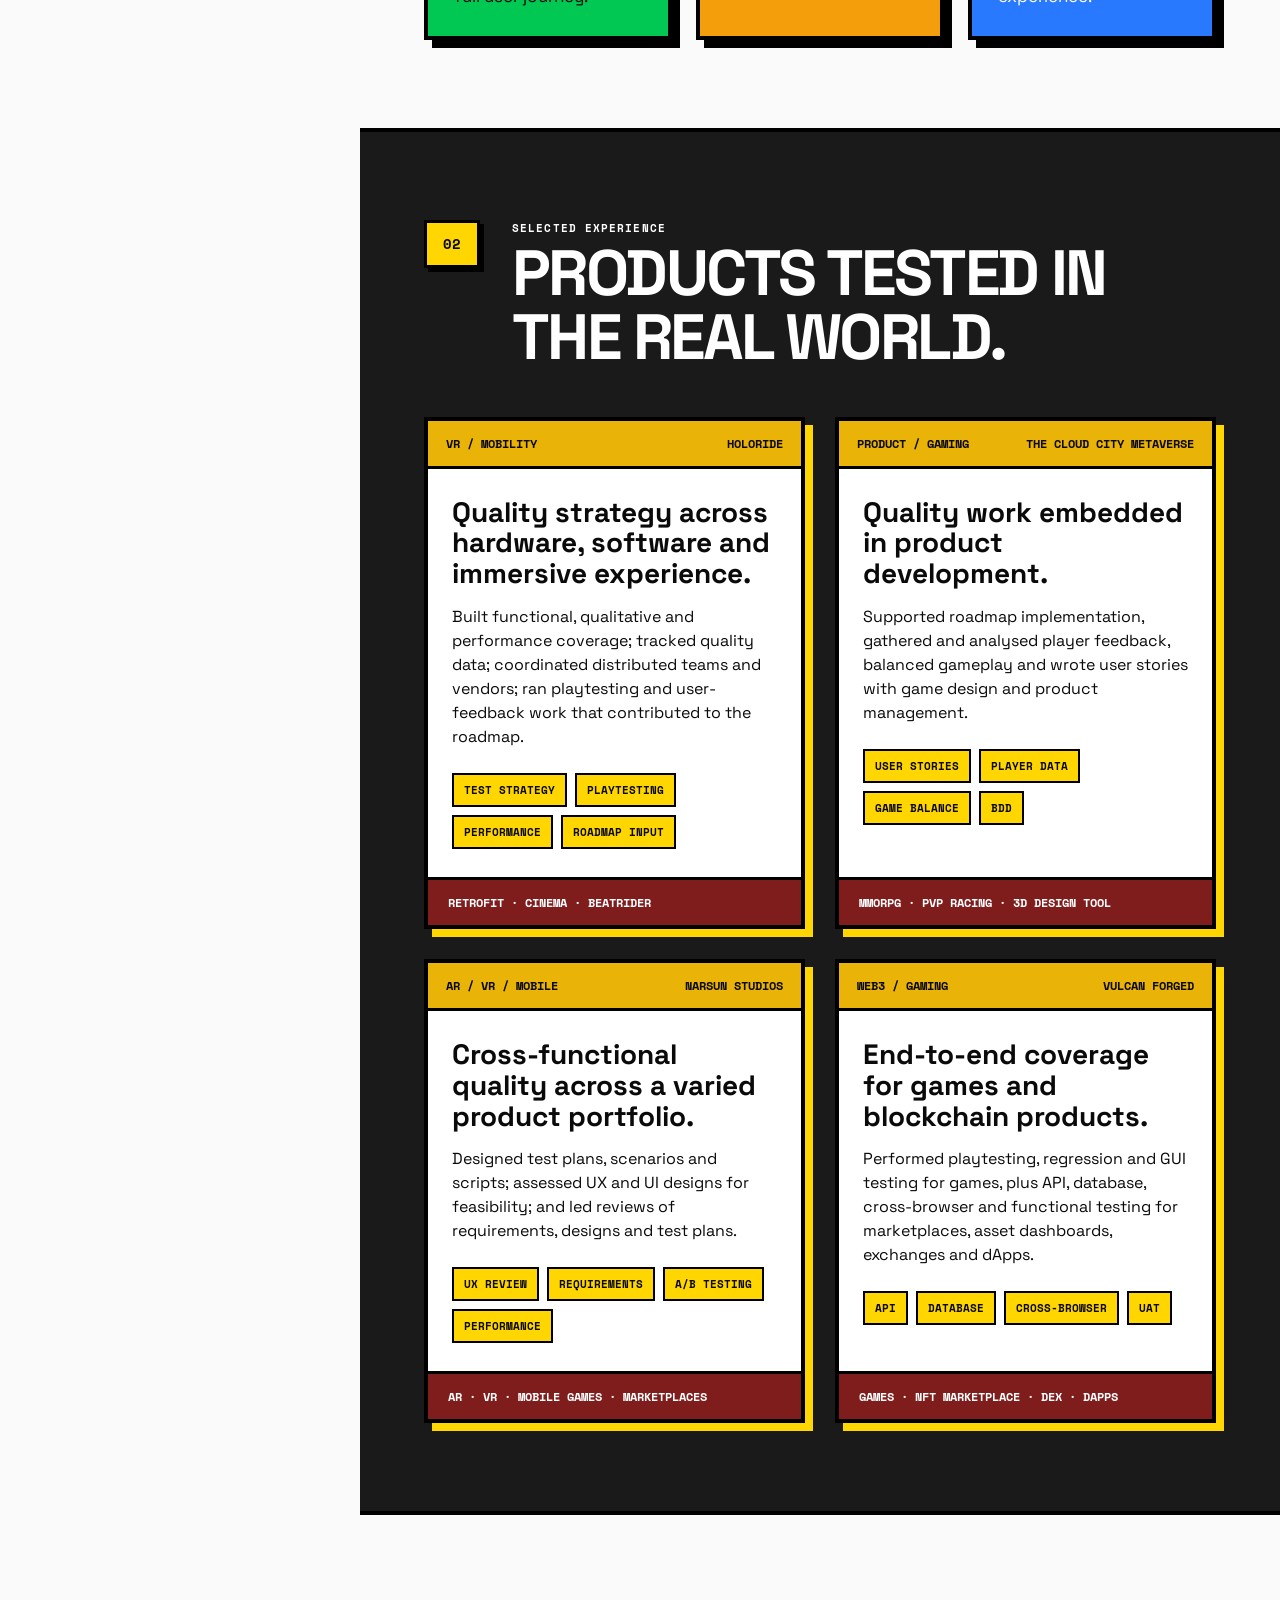
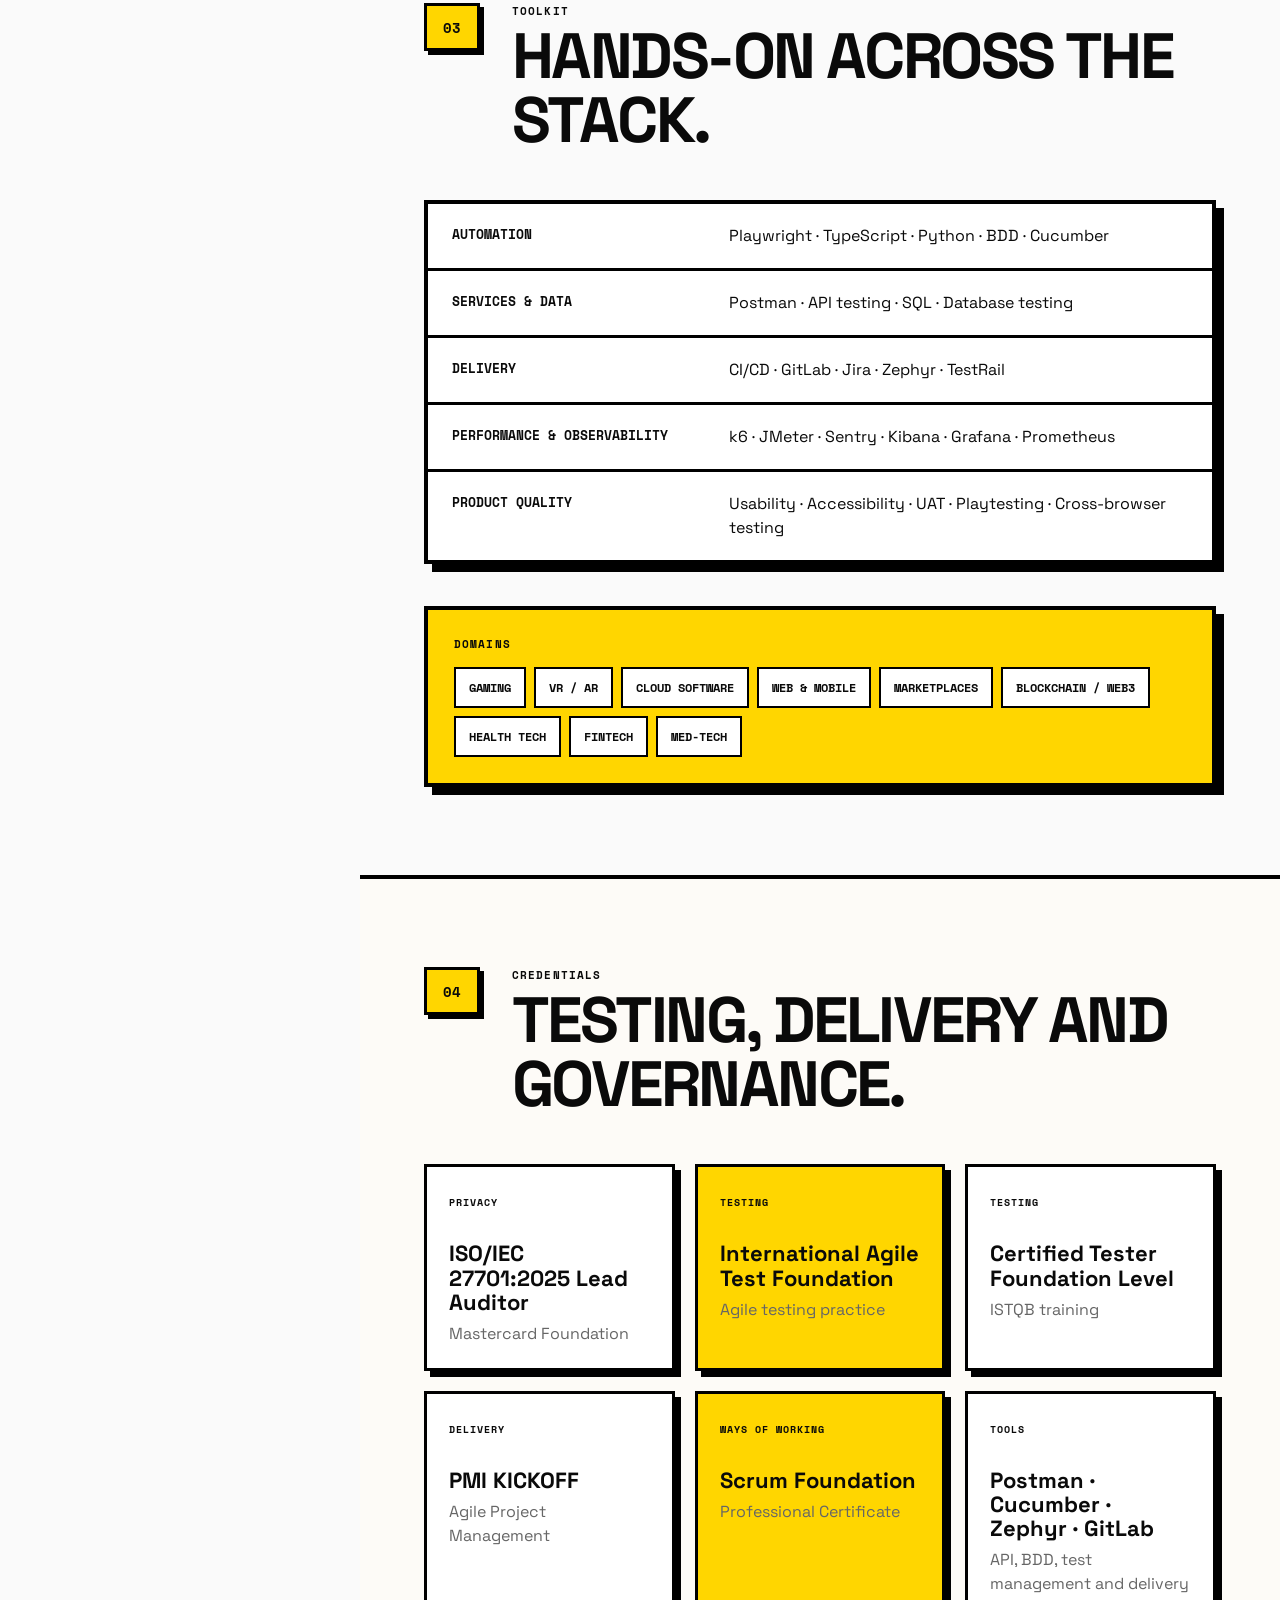
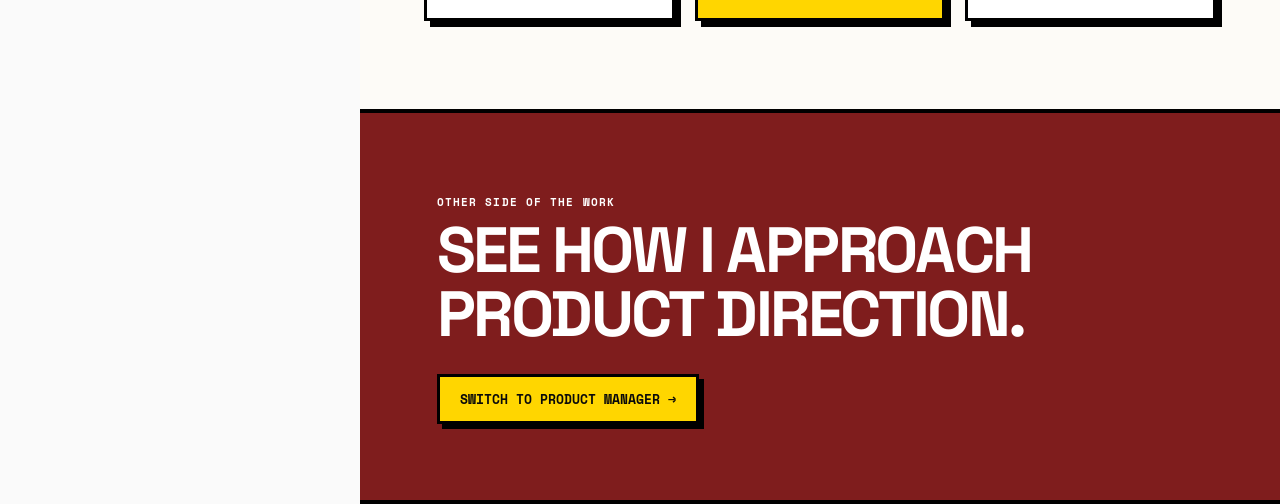
==== commit a9f7bb73: "Add privacy-first portfolio analytics" ====
--- a/index.html
+++ b/index.html
@@ -10,6 +10,7 @@
   <link rel="preconnect" href="https://fonts.gstatic.com" crossorigin>
   <link href="https://fonts.googleapis.com/css2?family=Space+Grotesk:wght@400;600;700&family=Space+Mono:wght@400;700&display=swap" rel="stylesheet">
   <link rel="stylesheet" href="css/site.css">
+  <script src="js/analytics-config.js"></script>
   <script src="js/site.js" defer></script>
 </head>
 <body data-mode="quality">
@@ -41,6 +42,7 @@
     <div class="nav-footer">
       <a href="mailto:hanzla.sajid@gmx.de">hanzla.sajid@gmx.de</a>
       <a href="https://www.linkedin.com/in/hanzlasajid" target="_blank" rel="noreferrer">LinkedIn ↗</a>
+      <button type="button" data-analytics-settings>Analytics choices</button>
     </div>
   </aside>
 
@@ -52,7 +54,7 @@
         <p class="hero-subline">With built-in quality.</p>
         <p>I build test strategy, automation and evidence that help teams ship with confidence—and I keep the user experience in the room while decisions are made.</p>
         <div class="hero-actions">
-          <a class="button button-dark mask-hover mask-hover-cta" href="#experience" data-label="See the work">See the work</a>
+          <a class="button button-dark mask-hover mask-hover-cta" href="#experience" data-label="See the work" data-track-event="see_work_clicked">See the work</a>
           <button class="button button-red mask-hover mask-hover-cta" type="button" data-open-contact data-label="Start a conversation">Start a conversation</button>
         </div>
       </div>
@@ -187,12 +189,24 @@
   <button class="back-to-top" type="button" data-back-to-top aria-label="Back to top">↑</button>
   <button class="contact-fab" type="button" data-open-contact><span>Talk to me</span><b aria-hidden="true">+</b></button>
 
+  <section class="analytics-consent" data-analytics-consent aria-labelledby="analytics-consent-title" hidden>
+    <div>
+      <p class="eyebrow">Privacy choice</p>
+      <h2 id="analytics-consent-title">Help improve this portfolio?</h2>
+      <p>Anonymous analytics and masked session replay show what works and where visitors get stuck. Form entries are never recorded.</p>
+    </div>
+    <div class="analytics-consent-actions">
+      <button class="button button-dark" type="button" data-analytics-allow>Allow analytics</button>
+      <button class="button button-white" type="button" data-analytics-decline>No thanks</button>
+    </div>
+  </section>
+
   <div class="modal" data-contact-modal aria-hidden="true">
     <div class="modal-overlay" data-close-contact></div>
     <section class="modal-panel" role="dialog" aria-modal="true" aria-labelledby="contact-title">
       <button class="modal-close" type="button" data-close-contact aria-label="Close contact form">×</button>
-      <header><p class="eyebrow">Contact</p><h2 id="contact-title">Talk to me</h2><p>Send a message, email me directly, or connect on LinkedIn.</p></header>
-      <form action="https://formspree.io/f/xdeegvkn" method="post" data-contact-form novalidate>
+      <header><p class="eyebrow">Contact</p><h2 id="contact-title">Talk to me</h2><p>Send a message, <a href="mailto:hanzla.sajid@gmx.de">email me directly</a>, or connect on <a href="https://www.linkedin.com/in/hanzlasajid" target="_blank" rel="noreferrer">LinkedIn</a>.</p></header>
+      <form class="ph-no-capture" action="https://formspree.io/f/xdeegvkn" method="post" data-contact-form novalidate>
         <label>Name<input name="name" autocomplete="name" required></label>
         <label>Email<input name="email" type="email" autocomplete="email" required></label>
         <label>Message<textarea name="message" required></textarea></label>
--- a/css/site.css
+++ b/css/site.css
@@ -60,6 +60,8 @@
 .nav-links a:hover::after, .nav-links button:hover::after, .nav-links a:focus-visible::after, .nav-links button:focus-visible::after { opacity: 1; transform: translate(0, -50%); }
 .nav-footer { margin-top: auto; display: grid; gap: 7px; font: 700 11px "Space Mono", monospace; overflow-wrap: anywhere; }
 .nav-footer a:hover { text-decoration-thickness: 3px; }
+.nav-footer button { width: fit-content; padding: 4px 0; color: inherit; background: none; border: 0; border-bottom: 2px solid currentColor; font: inherit; text-align: left; }
+.nav-footer button:hover { border-bottom-width: 4px; }
 .drawer-close, .mobile-bar, .drawer-overlay { display: none; }
 
 .main { margin-left: var(--nav-width); min-width: 0; }
@@ -80,6 +82,7 @@
 .button-blue { color: #fff; background: var(--blue); }
 .button-red { color: #fff; background: var(--red); }
 .button-yellow { color: var(--ink); background: var(--yellow); }
+.button-white { color: var(--ink); background: #fff; }
 .button-dark.mask-hover { --mask-surface: var(--dark); --mask-surface-text: #fff; --mask-reveal: var(--blue); --mask-reveal-text: #fff; }
 .button-blue.mask-hover { --mask-surface: var(--blue); --mask-surface-text: #fff; --mask-reveal: var(--dark); --mask-reveal-text: #fff; }
 .button-red.mask-hover { --mask-surface: var(--red); --mask-surface-text: #fff; --mask-reveal: var(--yellow); --mask-reveal-text: var(--ink); }
@@ -195,6 +198,15 @@
 .contact-fallbacks { display: flex; flex-wrap: wrap; gap: 12px 20px; padding-top: 20px; margin-top: 20px; border-top: 2px dashed #000; font: 700 11px "Space Mono", monospace; }
 .body-locked { overflow: hidden; }
 
+.analytics-consent { position: fixed; left: 390px; right: 30px; bottom: 24px; z-index: 1200; width: min(780px, calc(100vw - 420px)); padding: 22px; display: grid; grid-template-columns: 1fr auto; gap: 22px; align-items: end; background: var(--yellow); border: 4px solid #000; box-shadow: 9px 9px 0 #000; }
+.analytics-consent[hidden] { display: none !important; }
+.analytics-consent.is-visible { animation: consent-arrive .28s cubic-bezier(.2,.9,.3,1) both; }
+.analytics-consent h2 { margin: 3px 0 7px; font-size: clamp(20px, 2.4vw, 29px); line-height: 1.05; }
+.analytics-consent p { max-width: 620px; margin: 0; }
+.analytics-consent .eyebrow { margin-bottom: 7px; }
+.analytics-consent-actions { display: flex; flex-wrap: wrap; gap: 12px; justify-content: flex-end; }
+.analytics-consent-actions .button { min-height: 46px; white-space: nowrap; }
+
 /* Motion system */
 .scroll-progress { position: fixed; inset: 0 auto auto 0; z-index: 2500; width: 0; height: 5px; background: var(--red); border-right: 3px solid #000; pointer-events: none; }
 
@@ -285,6 +297,7 @@
 @keyframes block-grid-jump { 0% { transform: translate(0); } 38% { transform: translate(5vw, -4vh); } 72% { transform: translate(-3vw, 5vh); } 100% { transform: translate(0); } }
 @keyframes block-band-sweep { 0% { transform: translateX(calc(var(--shift-direction) * -115%)); } 48%, 62% { transform: translateX(0); } 100% { transform: translateX(calc(var(--shift-direction) * 115%)); } }
 @keyframes shift-label-in { 0% { opacity: 0; transform: translate(-62%, -50%) scaleX(1.12); } 22%, 72% { opacity: 1; transform: translate(-50%, -50%) scaleX(1); } 100% { opacity: 0; transform: translate(-38%, -50%) scaleX(.9); } }
+@keyframes consent-arrive { from { opacity: 0; transform: translateY(28px) rotate(.6deg); } to { opacity: 1; transform: translateY(0) rotate(0); } }
 
 @media (max-width: 1100px) {
   .hero { grid-template-columns: 1fr; min-height: auto; }
@@ -331,6 +344,9 @@
   .modal { padding: 14px; }
   .modal-panel { max-height: calc(100vh - 28px); padding: 26px 20px; box-shadow: 7px 7px 0 var(--yellow); }
   .shift-label { padding: 18px 16px; }
+  .analytics-consent { left: 14px; right: 14px; bottom: 14px; width: auto; padding: 18px; grid-template-columns: 1fr; gap: 16px; }
+  .analytics-consent-actions { justify-content: stretch; }
+  .analytics-consent-actions .button { flex: 1 1 150px; }
 }
 
 @media (prefers-reduced-motion: reduce) {
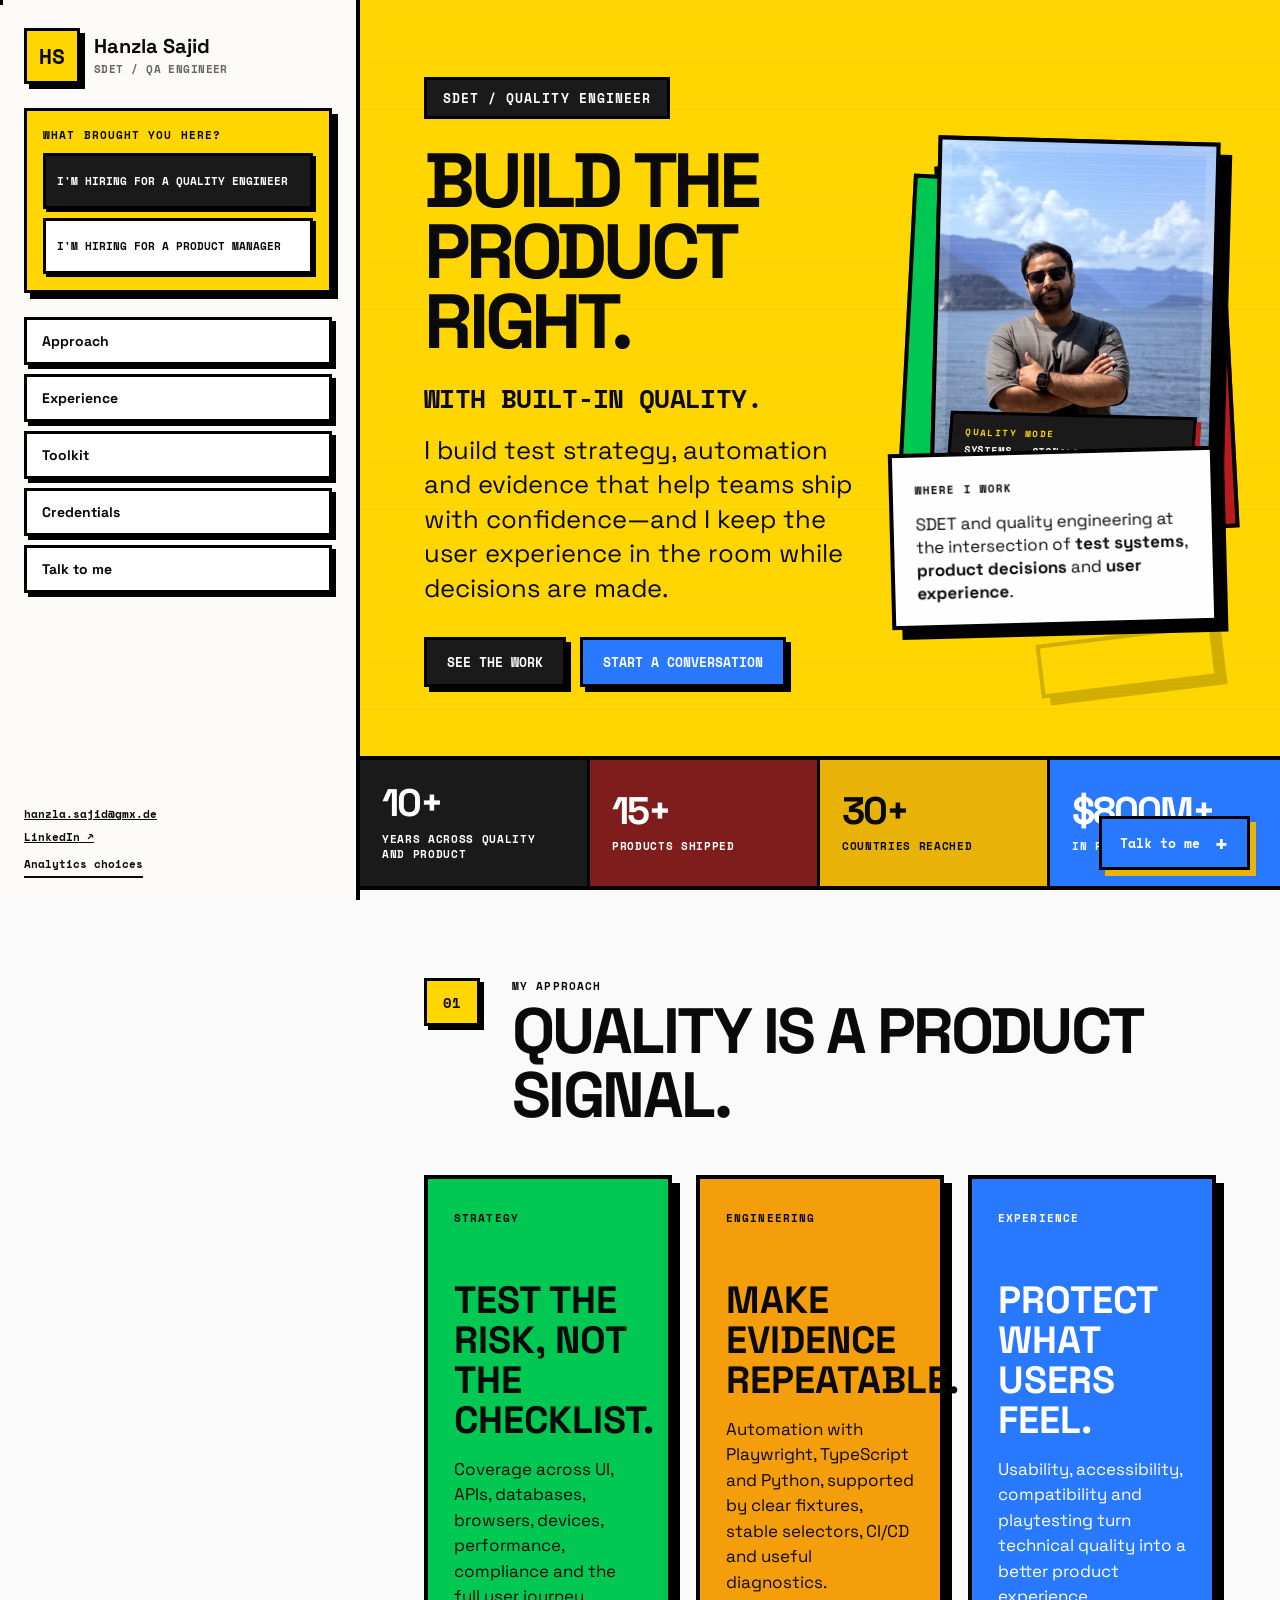
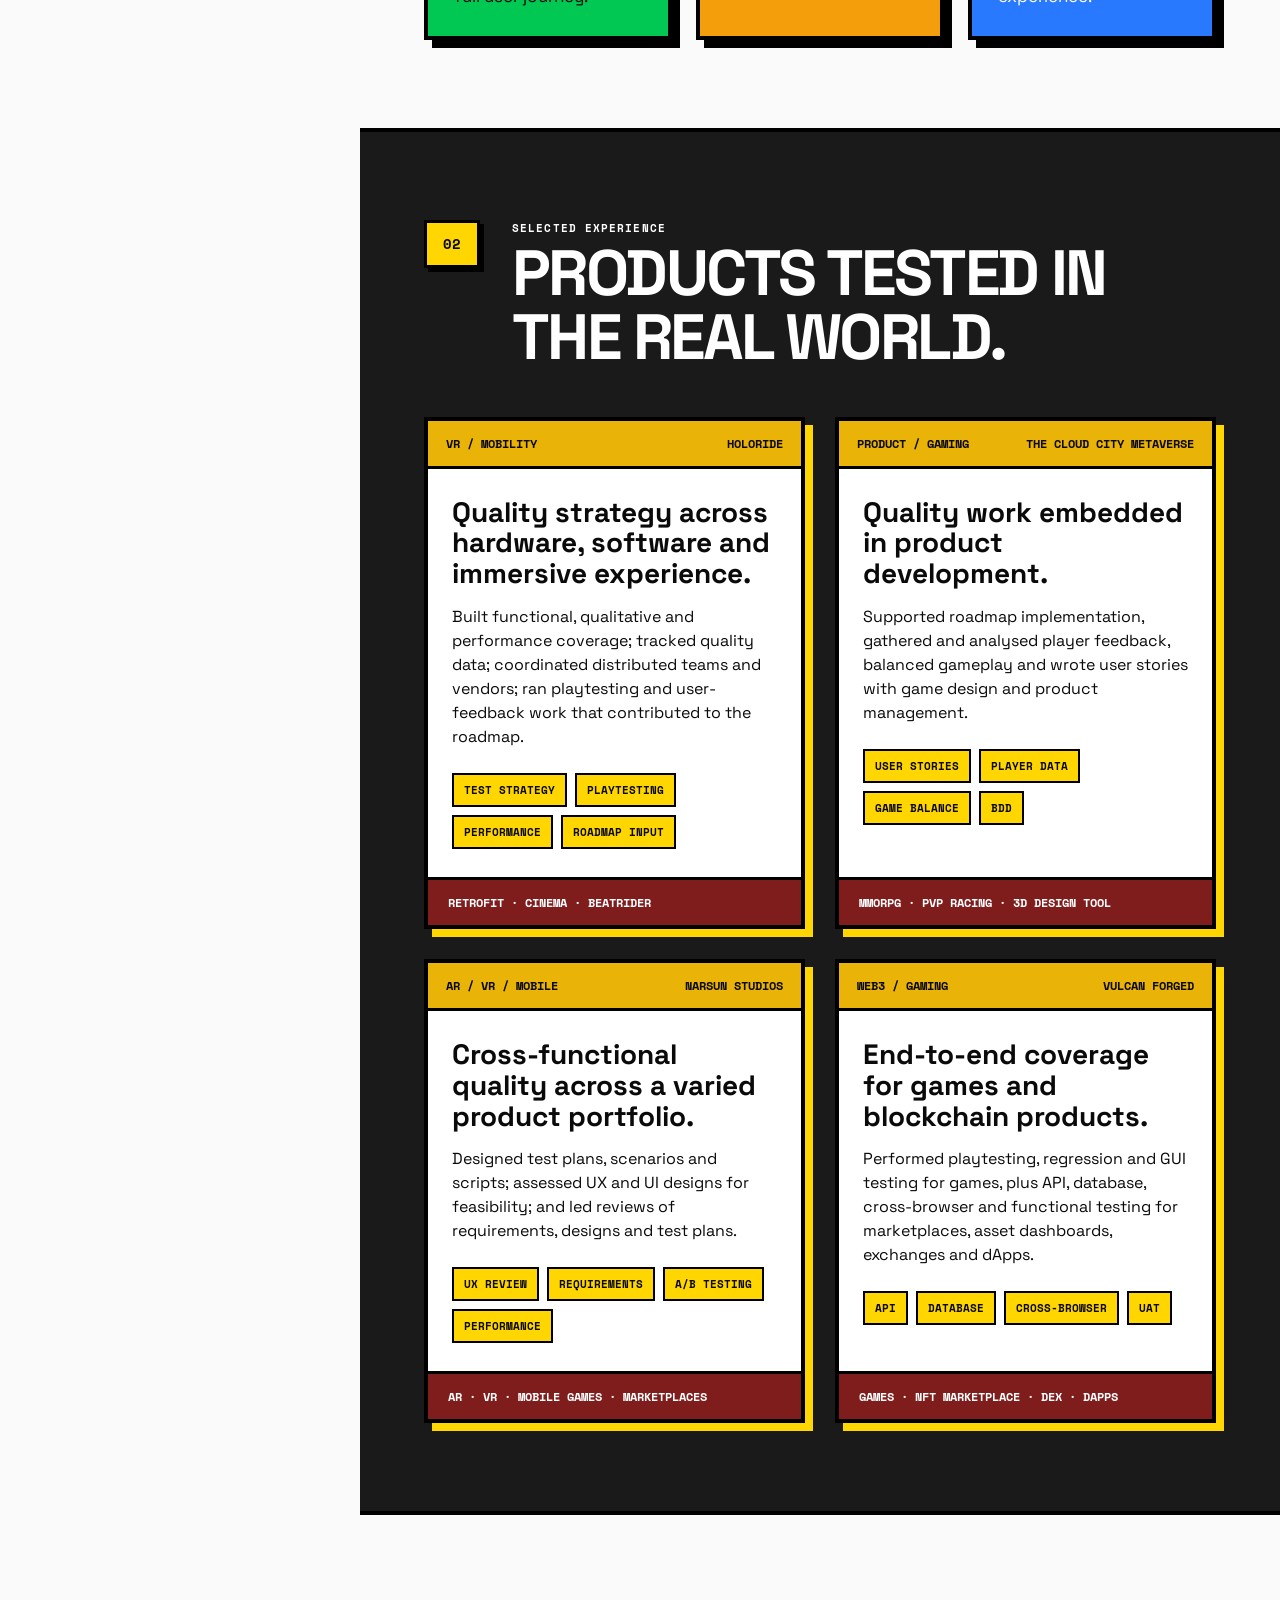
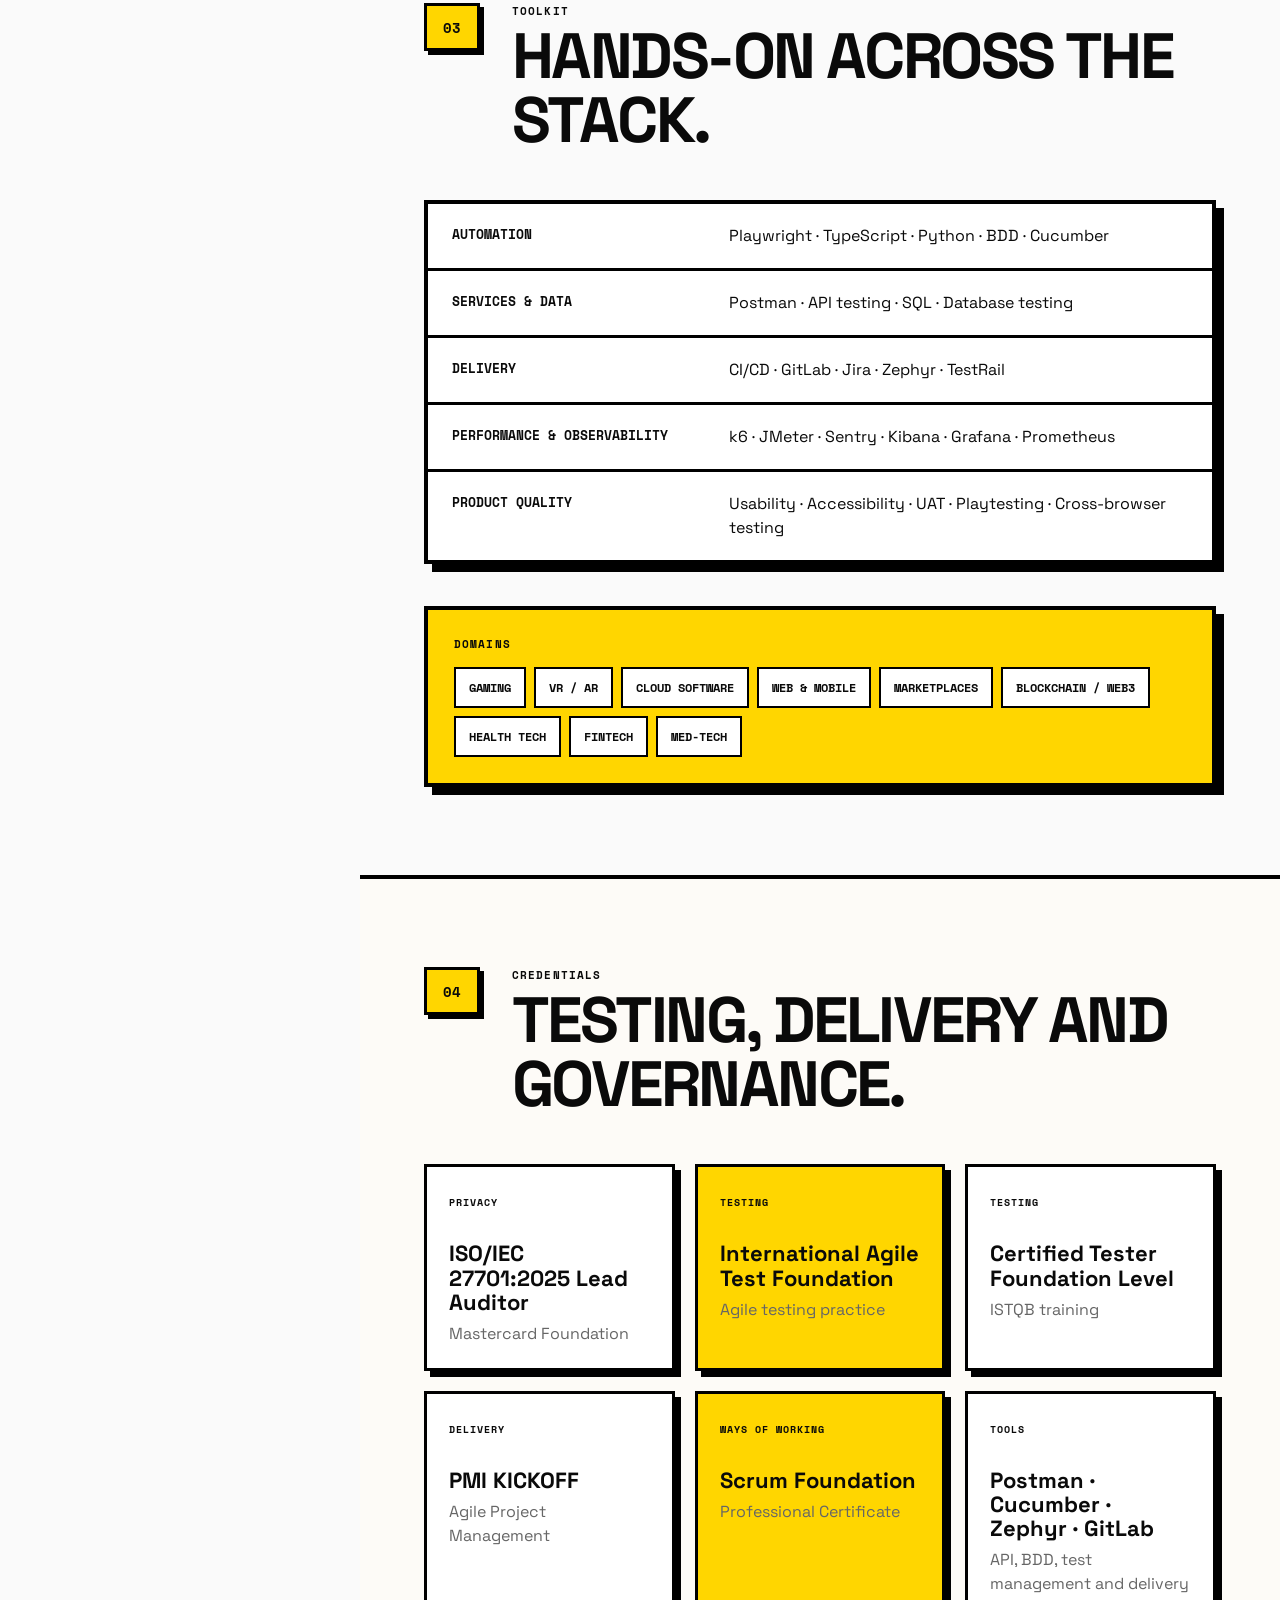
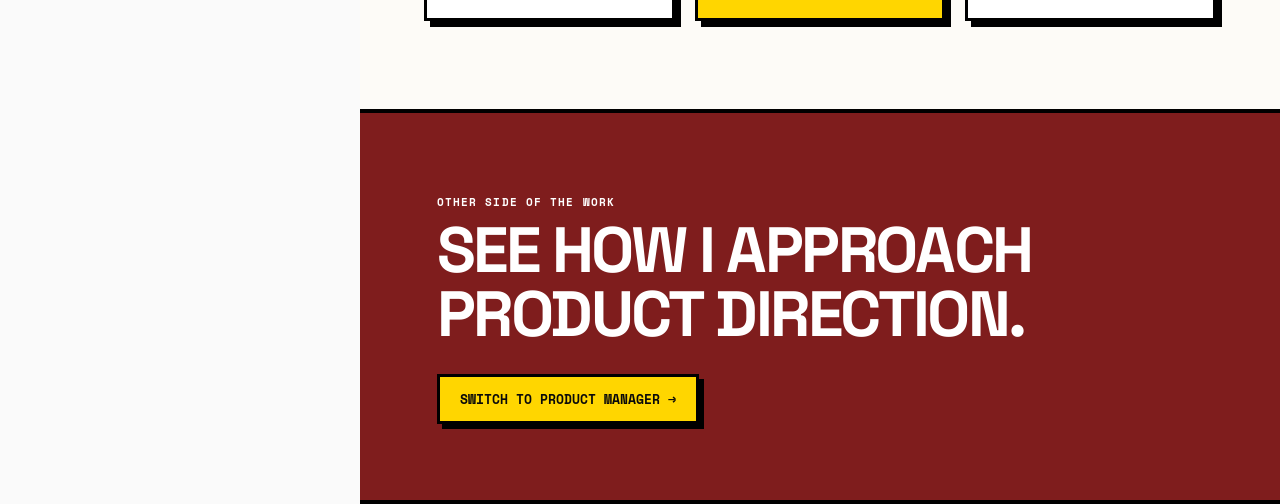
==== commit 4ca8fc21: "Redesign analytics consent card" ====
--- a/index.html
+++ b/index.html
@@ -9,9 +9,9 @@
   <link rel="preconnect" href="https://fonts.googleapis.com">
   <link rel="preconnect" href="https://fonts.gstatic.com" crossorigin>
   <link href="https://fonts.googleapis.com/css2?family=Space+Grotesk:wght@400;600;700&family=Space+Mono:wght@400;700&display=swap" rel="stylesheet">
-  <link rel="stylesheet" href="css/site.css">
+  <link rel="stylesheet" href="css/site.css?v=20261029-cookie">
   <script src="js/analytics-config.js"></script>
-  <script src="js/site.js" defer></script>
+  <script src="js/site.js?v=20261029-cookie" defer></script>
 </head>
 <body data-mode="quality">
   <a class="skip-link" href="#main">Skip to content</a>
@@ -190,14 +190,19 @@
   <button class="contact-fab" type="button" data-open-contact><span>Talk to me</span><b aria-hidden="true">+</b></button>
 
   <section class="analytics-consent" data-analytics-consent aria-labelledby="analytics-consent-title" hidden>
-    <div>
-      <p class="eyebrow">Privacy choice</p>
-      <h2 id="analytics-consent-title">Help improve this portfolio?</h2>
-      <p>Anonymous analytics and masked session replay show what works and where visitors get stuck. Form entries are never recorded.</p>
-    </div>
+    <div class="analytics-consent-header">
+      <span class="analytics-consent-icon" aria-hidden="true">
+        <svg viewBox="0 0 100 100" focusable="false">
+          <path d="M84 47c-6 2-13-1-16-7-3-5-2-12 1-17-5-5-12-8-20-8-21 0-38 17-38 38s17 38 38 38 38-17 38-38c0-2 0-4-1-6h-2Z"/>
+          <circle cx="31" cy="38" r="5"/><circle cx="50" cy="28" r="4"/><circle cx="47" cy="58" r="5"/><circle cx="67" cy="66" r="4"/><circle cx="28" cy="66" r="3.5"/><circle cx="60" cy="44" r="3"/>
+        </svg>
+      </span>
+      <h2 id="analytics-consent-title">cookie?</h2>
+    </div>
+    <p class="analytics-consent-copy">We use cookies to make your experience on this website better.</p>
     <div class="analytics-consent-actions">
-      <button class="button button-dark" type="button" data-analytics-allow>Allow analytics</button>
-      <button class="button button-white" type="button" data-analytics-decline>No thanks</button>
+      <button class="button button-dark" type="button" data-analytics-allow>Yes please!</button>
+      <button class="button button-dark" type="button" data-analytics-decline>No... I'm full</button>
     </div>
   </section>
 
--- a/css/site.css
+++ b/css/site.css
@@ -7,6 +7,7 @@
   --mustard: #eab308;
   --amber: #f59e0b;
   --orange: #f59e0b;
+  --pink: #ff4081;
   --green: #00c853;
   --blue: #2979ff;
   --dark: #1a1a1a;
@@ -198,14 +199,19 @@
 .contact-fallbacks { display: flex; flex-wrap: wrap; gap: 12px 20px; padding-top: 20px; margin-top: 20px; border-top: 2px dashed #000; font: 700 11px "Space Mono", monospace; }
 .body-locked { overflow: hidden; }
 
-.analytics-consent { position: fixed; left: 390px; right: 30px; bottom: 24px; z-index: 1200; width: min(780px, calc(100vw - 420px)); padding: 22px; display: grid; grid-template-columns: 1fr auto; gap: 22px; align-items: end; background: var(--yellow); border: 4px solid #000; box-shadow: 9px 9px 0 #000; }
+.analytics-consent { position: fixed; left: 50%; bottom: 24px; z-index: 1200; width: min(370px, calc(100vw - 48px)); padding: 18px; translate: -50% 0; background: var(--pink); border: 4px solid #000; box-shadow: 8px 8px 0 #000; }
 .analytics-consent[hidden] { display: none !important; }
-.analytics-consent.is-visible { animation: consent-arrive .28s cubic-bezier(.2,.9,.3,1) both; }
-.analytics-consent h2 { margin: 3px 0 7px; font-size: clamp(20px, 2.4vw, 29px); line-height: 1.05; }
-.analytics-consent p { max-width: 620px; margin: 0; }
-.analytics-consent .eyebrow { margin-bottom: 7px; }
-.analytics-consent-actions { display: flex; flex-wrap: wrap; gap: 12px; justify-content: flex-end; }
-.analytics-consent-actions .button { min-height: 46px; white-space: nowrap; }
+.analytics-consent.is-visible { animation: consent-arrive .55s cubic-bezier(.16,.9,.24,1) both; }
+.analytics-consent-header { display: flex; align-items: center; gap: 14px; }
+.analytics-consent-icon { width: 58px; height: 58px; flex: 0 0 58px; display: grid; place-items: center; }
+.analytics-consent-icon svg { width: 58px; height: 58px; fill: none; stroke: #000; stroke-width: 3; stroke-linecap: round; stroke-linejoin: round; }
+.analytics-consent-icon circle { fill: #000; stroke: none; }
+.analytics-consent h2 { margin: 0; font-size: 32px; line-height: 1; }
+.analytics-consent p { margin: 0; }
+.analytics-consent-copy { margin-top: 14px !important; font-size: 14px; line-height: 1.4; }
+.analytics-consent-actions { display: grid; grid-template-columns: minmax(0, 1.35fr) minmax(0, .75fr); gap: 10px; margin-top: 16px; }
+.analytics-consent-actions .button { min-height: 44px; padding: 10px 12px; font-size: 10px; line-height: 1.25; }
+.analytics-consent-actions .button-dark { color: var(--pink); }
 
 /* Motion system */
 .scroll-progress { position: fixed; inset: 0 auto auto 0; z-index: 2500; width: 0; height: 5px; background: var(--red); border-right: 3px solid #000; pointer-events: none; }
@@ -297,7 +303,11 @@
 @keyframes block-grid-jump { 0% { transform: translate(0); } 38% { transform: translate(5vw, -4vh); } 72% { transform: translate(-3vw, 5vh); } 100% { transform: translate(0); } }
 @keyframes block-band-sweep { 0% { transform: translateX(calc(var(--shift-direction) * -115%)); } 48%, 62% { transform: translateX(0); } 100% { transform: translateX(calc(var(--shift-direction) * 115%)); } }
 @keyframes shift-label-in { 0% { opacity: 0; transform: translate(-62%, -50%) scaleX(1.12); } 22%, 72% { opacity: 1; transform: translate(-50%, -50%) scaleX(1); } 100% { opacity: 0; transform: translate(-38%, -50%) scaleX(.9); } }
-@keyframes consent-arrive { from { opacity: 0; transform: translateY(28px) rotate(.6deg); } to { opacity: 1; transform: translateY(0) rotate(0); } }
+@keyframes consent-arrive {
+  0% { opacity: 0; transform: translateY(54px) scale(.88) rotate(-2deg); }
+  68% { opacity: 1; transform: translateY(-8px) scale(1.02) rotate(.7deg); }
+  100% { opacity: 1; transform: translateY(0) scale(1) rotate(0); }
+}
 
 @media (max-width: 1100px) {
   .hero { grid-template-columns: 1fr; min-height: auto; }
@@ -344,9 +354,12 @@
   .modal { padding: 14px; }
   .modal-panel { max-height: calc(100vh - 28px); padding: 26px 20px; box-shadow: 7px 7px 0 var(--yellow); }
   .shift-label { padding: 18px 16px; }
-  .analytics-consent { left: 14px; right: 14px; bottom: 14px; width: auto; padding: 18px; grid-template-columns: 1fr; gap: 16px; }
-  .analytics-consent-actions { justify-content: stretch; }
-  .analytics-consent-actions .button { flex: 1 1 150px; }
+  .analytics-consent { left: 50%; right: auto; bottom: 14px; width: calc(100vw - 28px); padding: 16px; }
+  .analytics-consent-header { gap: 11px; }
+  .analytics-consent-icon { width: 48px; height: 48px; flex-basis: 48px; }
+  .analytics-consent-icon svg { width: 48px; height: 48px; }
+  .analytics-consent h2 { font-size: 27px; }
+  .analytics-consent-copy { margin-top: 12px !important; font-size: 13px; }
 }
 
 @media (prefers-reduced-motion: reduce) {
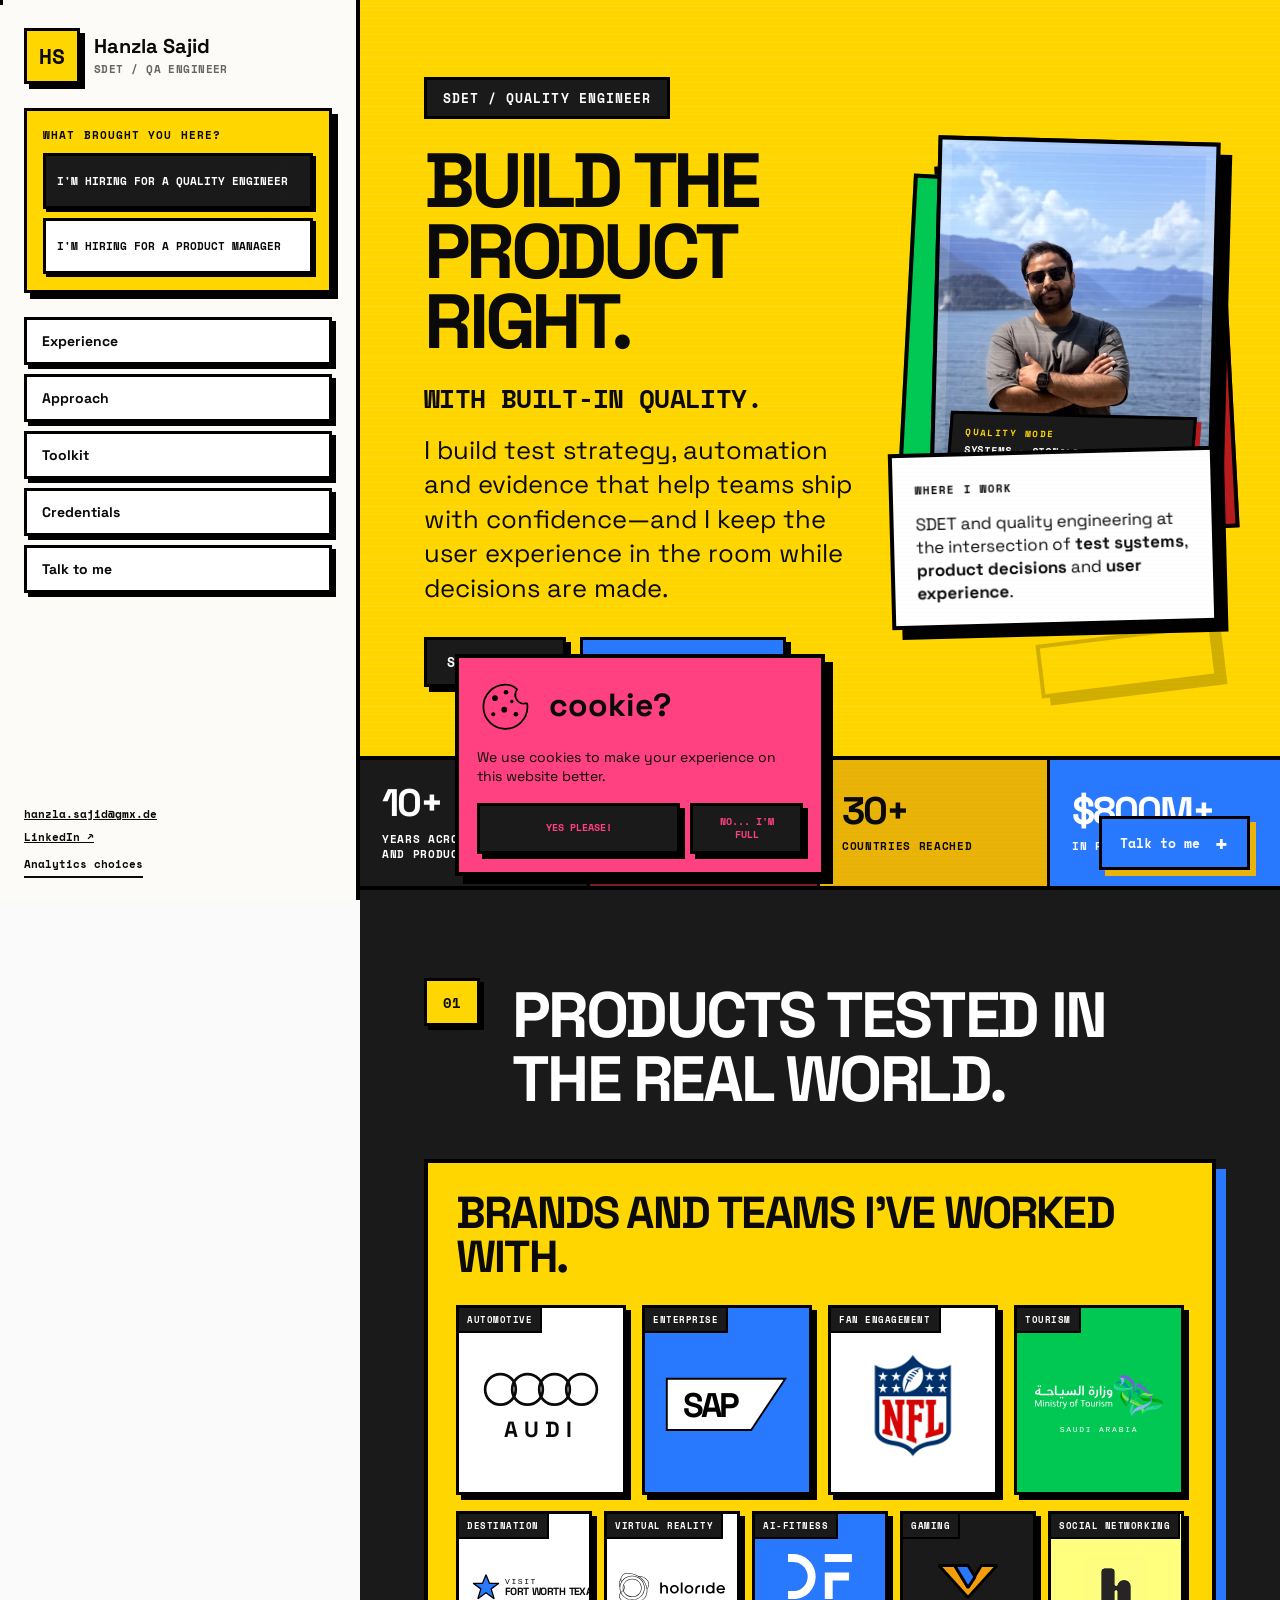
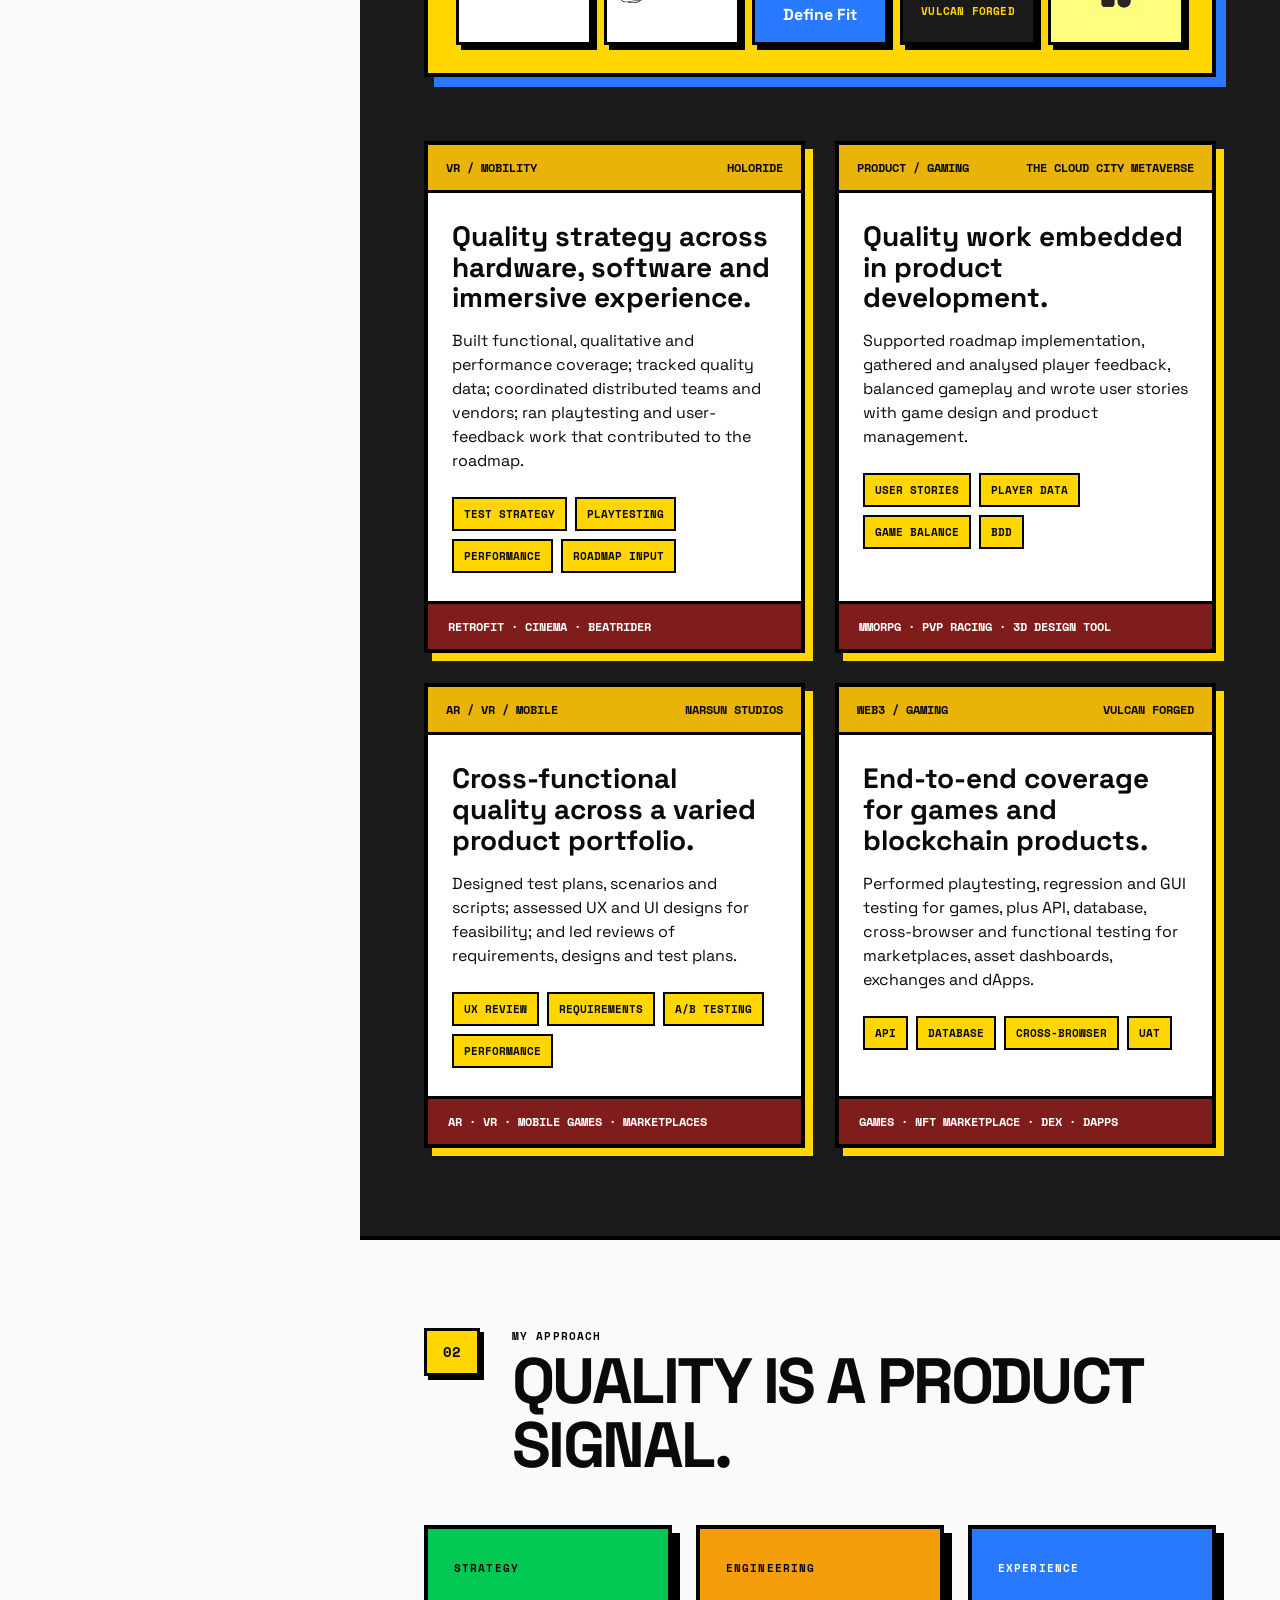
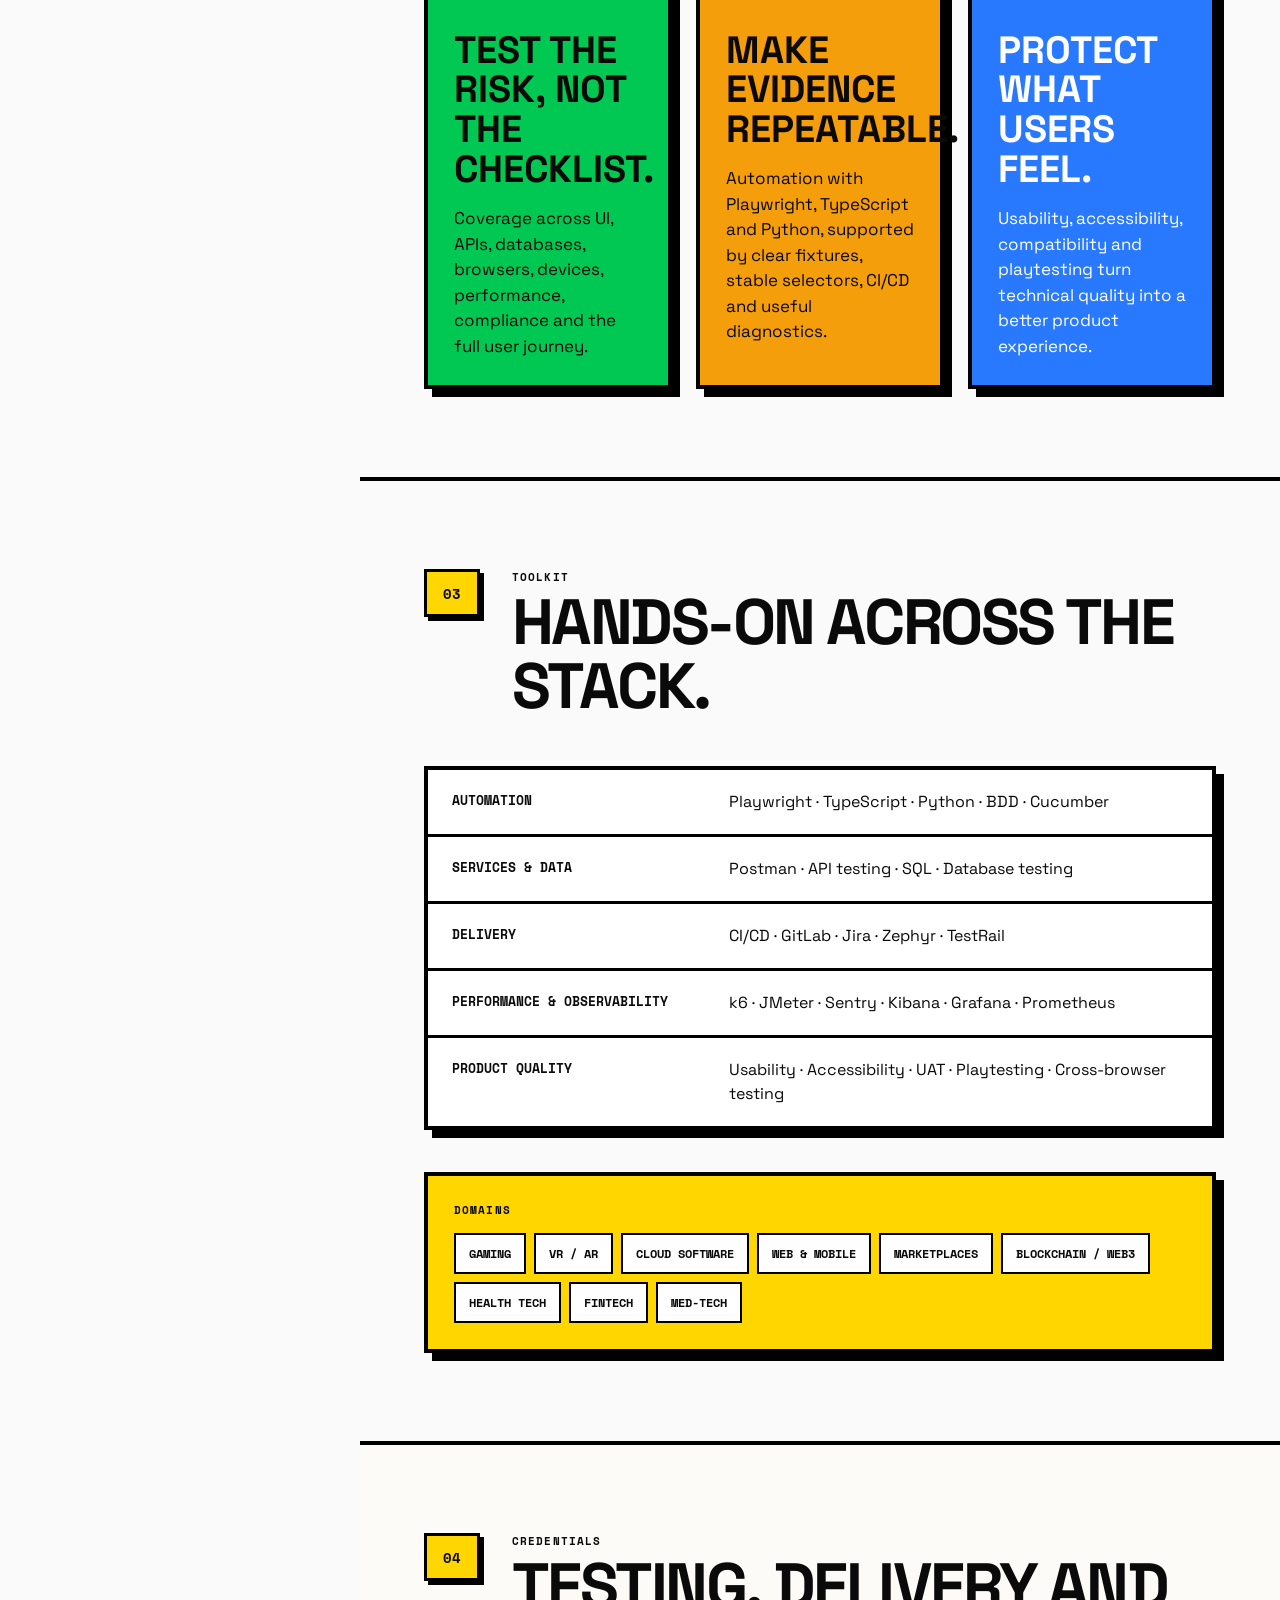
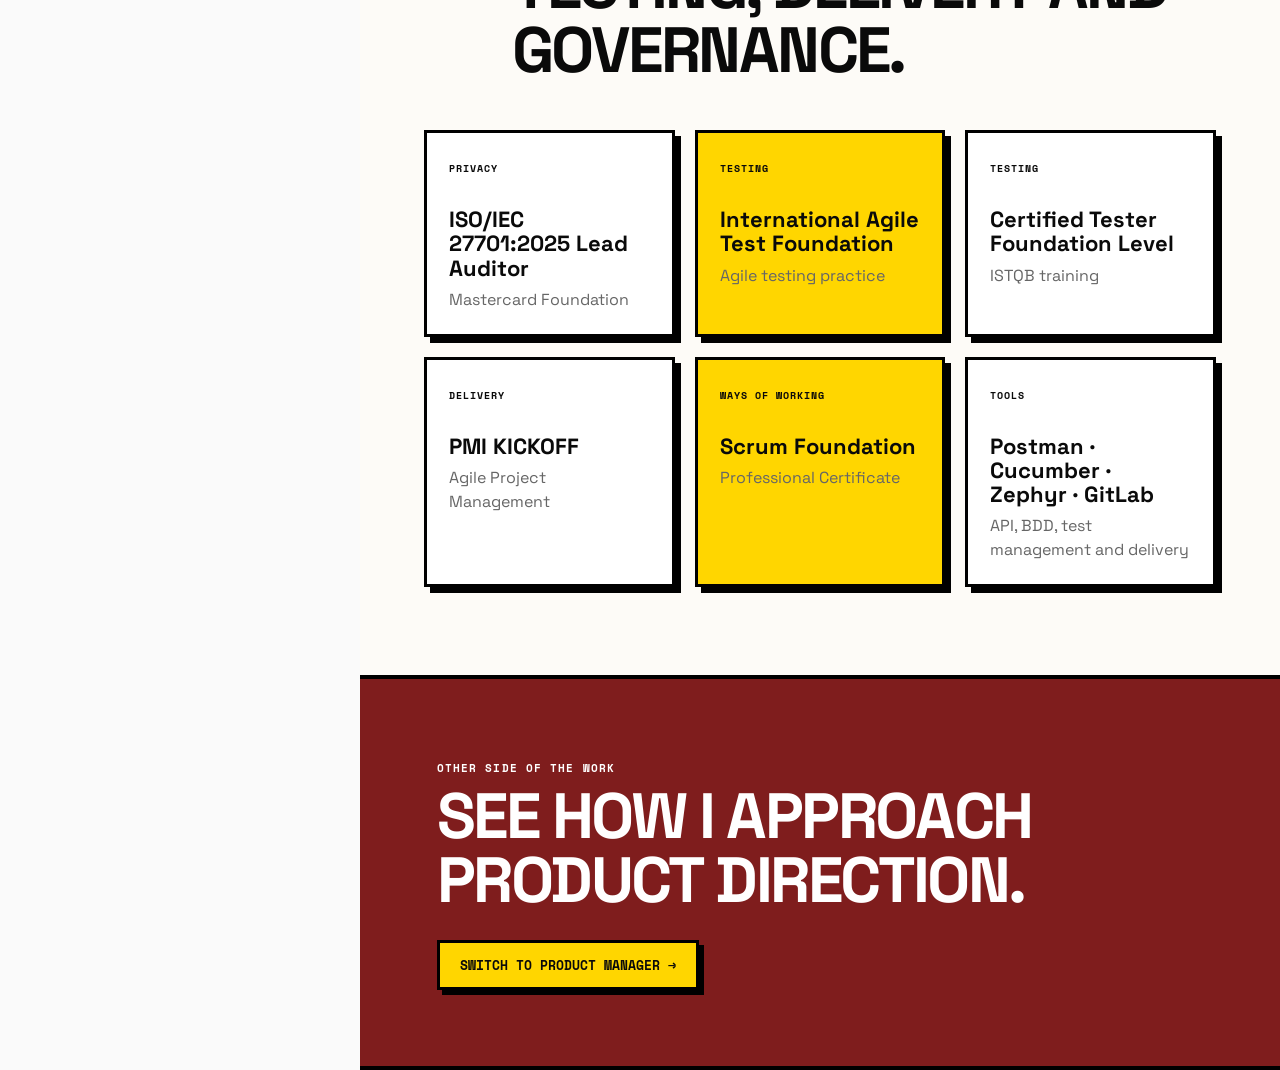
==== commit 92937ccb: "Add branded experience showcase" ====
--- a/index.html
+++ b/index.html
@@ -9,9 +9,9 @@
   <link rel="preconnect" href="https://fonts.googleapis.com">
   <link rel="preconnect" href="https://fonts.gstatic.com" crossorigin>
   <link href="https://fonts.googleapis.com/css2?family=Space+Grotesk:wght@400;600;700&family=Space+Mono:wght@400;700&display=swap" rel="stylesheet">
-  <link rel="stylesheet" href="css/site.css?v=20261029-cookie">
+  <link rel="stylesheet" href="css/site.css?v=20261029-brand-grid3">
   <script src="js/analytics-config.js"></script>
-  <script src="js/site.js?v=20261029-cookie" defer></script>
+  <script src="js/site.js?v=20261029-brands" defer></script>
 </head>
 <body data-mode="quality">
   <a class="skip-link" href="#main">Skip to content</a>
@@ -33,8 +33,8 @@
       <a class="mode-link mask-hover" href="product/" data-mode-switch data-destination="product" data-label="I'm hiring for a Product Manager">I'm hiring for a Product Manager</a>
     </div>
     <nav class="nav-links" aria-label="Page sections">
+      <a href="#experience">Experience</a>
       <a href="#approach">Approach</a>
-      <a href="#experience">Experience</a>
       <a href="#toolkit">Toolkit</a>
       <a href="#credentials">Credentials</a>
       <button type="button" data-open-contact>Talk to me</button>
@@ -77,9 +77,99 @@
       <div><strong data-impact-count="800" data-prefix="$" data-suffix="M+">$800M+</strong><span>In revenue</span></div>
     </section>
 
+    <section class="section section-dark" id="experience">
+      <div class="section-heading">
+        <span class="section-number">01</span>
+        <div><h2>Products tested in the real world.</h2></div>
+      </div>
+      <div class="brand-showcase" aria-labelledby="quality-brand-showcase-title">
+        <header class="brand-showcase-head">
+          <div>
+            <h3 id="quality-brand-showcase-title">Brands and teams I’ve worked with.</h3>
+          </div>
+        </header>
+        <ul class="brand-grid brand-grid-featured" aria-label="Featured brands">
+          <li class="brand-tile brand-tile-audi">
+            <span class="brand-tile-label">Automotive</span>
+            <span class="brand-logo brand-logo-audi" aria-label="Audi">
+              <svg viewBox="0 0 284 86" role="img" aria-hidden="true">
+                <circle cx="52" cy="43" r="34"></circle><circle cx="112" cy="43" r="34"></circle><circle cx="172" cy="43" r="34"></circle><circle cx="232" cy="43" r="34"></circle>
+              </svg>
+              <strong>AUDI</strong>
+            </span>
+          </li>
+          <li class="brand-tile brand-tile-sap">
+            <span class="brand-tile-label">Enterprise</span>
+            <span class="brand-logo brand-logo-sap" aria-label="SAP">
+              <svg viewBox="0 0 270 128" role="img" aria-hidden="true">
+                <path d="M8 10h250l-72 108H8z"></path>
+                <text x="42" y="91">SAP</text>
+              </svg>
+            </span>
+          </li>
+          <li class="brand-tile brand-tile-nfl">
+            <span class="brand-tile-label">Fan Engagement</span>
+            <span class="brand-logo brand-logo-nfl"><img src="assets/brands/nfl.png" alt="NFL"></span>
+          </li>
+          <li class="brand-tile brand-tile-ministry">
+            <span class="brand-tile-label">Tourism</span>
+            <span class="brand-logo brand-logo-ministry" aria-label="Ministry of Tourism, Saudi Arabia">
+              <img src="assets/brands/ministry-tourism-sa.svg" alt="Ministry of Tourism">
+              <small>Saudi Arabia</small>
+            </span>
+          </li>
+        </ul>
+        <ul class="brand-grid brand-grid-supporting" aria-label="Additional companies and studios">
+          <li class="brand-tile brand-tile-fort-worth"><span class="brand-tile-label">Destination</span><span class="brand-logo brand-logo-fort-worth" aria-label="Visit Fort Worth"><svg viewBox="0 0 70 70" role="img" aria-hidden="true"><path d="M35 4l8 20h22L47 37l7 23-19-14-19 14 7-23L5 24h22z"></path></svg><span><small>VISIT</small><strong>FORT WORTH TEXAS</strong></span></span></li>
+          <li class="brand-tile brand-tile-holoride"><span class="brand-tile-label">Virtual Reality</span><span class="brand-logo brand-logo-asset"><img src="assets/brands/holoride.svg" alt="holoride"></span></li>
+          <li class="brand-tile brand-tile-define"><span class="brand-tile-label">AI-Fitness</span><span class="brand-logo brand-logo-asset"><img src="assets/brands/define-fit.svg" alt="Define Fit"><strong class="brand-name">Define Fit</strong></span></li>
+          <li class="brand-tile brand-tile-vulcan"><span class="brand-tile-label">Gaming</span><span class="brand-logo brand-lockup" role="img" aria-label="Vulcan Forged"><svg class="brand-symbol-vulcan" viewBox="0 0 120 76" aria-hidden="true"><path d="M10 13h27l23 38L83 13h27L60 68z"></path><path d="M37 13h23l12 20-12 18z"></path></svg><strong>Vulcan Forged</strong></span></li>
+          <li class="brand-tile brand-tile-holi"><span class="brand-tile-label">Social Networking</span><span class="brand-logo brand-logo-asset"><img src="assets/brands/holi.png" alt="holi.social"></span></li>
+        </ul>
+      </div>
+      <div class="case-grid">
+        <article class="case-card">
+          <header><span>VR / MOBILITY</span><strong>holoride</strong></header>
+          <div class="case-body">
+            <h3>Quality strategy across hardware, software and immersive experience.</h3>
+            <p>Built functional, qualitative and performance coverage; tracked quality data; coordinated distributed teams and vendors; ran playtesting and user-feedback work that contributed to the roadmap.</p>
+            <ul class="tag-list"><li>Test strategy</li><li>Playtesting</li><li>Performance</li><li>Roadmap input</li></ul>
+          </div>
+          <footer>Retrofit · Cinema · BeatRider</footer>
+        </article>
+        <article class="case-card">
+          <header><span>PRODUCT / GAMING</span><strong>The Cloud City Metaverse</strong></header>
+          <div class="case-body">
+            <h3>Quality work embedded in product development.</h3>
+            <p>Supported roadmap implementation, gathered and analysed player feedback, balanced gameplay and wrote user stories with game design and product management.</p>
+            <ul class="tag-list"><li>User stories</li><li>Player data</li><li>Game balance</li><li>BDD</li></ul>
+          </div>
+          <footer>MMORPG · PvP racing · 3D design tool</footer>
+        </article>
+        <article class="case-card">
+          <header><span>AR / VR / MOBILE</span><strong>Narsun Studios</strong></header>
+          <div class="case-body">
+            <h3>Cross-functional quality across a varied product portfolio.</h3>
+            <p>Designed test plans, scenarios and scripts; assessed UX and UI designs for feasibility; and led reviews of requirements, designs and test plans.</p>
+            <ul class="tag-list"><li>UX review</li><li>Requirements</li><li>A/B testing</li><li>Performance</li></ul>
+          </div>
+          <footer>AR · VR · Mobile games · Marketplaces</footer>
+        </article>
+        <article class="case-card">
+          <header><span>WEB3 / GAMING</span><strong>Vulcan Forged</strong></header>
+          <div class="case-body">
+            <h3>End-to-end coverage for games and blockchain products.</h3>
+            <p>Performed playtesting, regression and GUI testing for games, plus API, database, cross-browser and functional testing for marketplaces, asset dashboards, exchanges and dApps.</p>
+            <ul class="tag-list"><li>API</li><li>Database</li><li>Cross-browser</li><li>UAT</li></ul>
+          </div>
+          <footer>Games · NFT marketplace · DEX · dApps</footer>
+        </article>
+      </div>
+    </section>
+
     <section class="section" id="approach">
       <div class="section-heading">
-        <span class="section-number">01</span>
+        <span class="section-number">02</span>
         <div><p class="eyebrow">My approach</p><h2>Quality is a product signal.</h2></div>
       </div>
       <div class="card-grid card-grid-3">
@@ -97,51 +187,6 @@
           <span class="card-kicker">EXPERIENCE</span>
           <h3>Protect what users feel.</h3>
           <p>Usability, accessibility, compatibility and playtesting turn technical quality into a better product experience.</p>
-        </article>
-      </div>
-    </section>
-
-    <section class="section section-dark" id="experience">
-      <div class="section-heading">
-        <span class="section-number">02</span>
-        <div><p class="eyebrow">Selected experience</p><h2>Products tested in the real world.</h2></div>
-      </div>
-      <div class="case-grid">
-        <article class="case-card">
-          <header><span>VR / MOBILITY</span><strong>holoride</strong></header>
-          <div class="case-body">
-            <h3>Quality strategy across hardware, software and immersive experience.</h3>
-            <p>Built functional, qualitative and performance coverage; tracked quality data; coordinated distributed teams and vendors; ran playtesting and user-feedback work that contributed to the roadmap.</p>
-            <ul class="tag-list"><li>Test strategy</li><li>Playtesting</li><li>Performance</li><li>Roadmap input</li></ul>
-          </div>
-          <footer>Retrofit · Cinema · BeatRider</footer>
-        </article>
-        <article class="case-card">
-          <header><span>PRODUCT / GAMING</span><strong>The Cloud City Metaverse</strong></header>
-          <div class="case-body">
-            <h3>Quality work embedded in product development.</h3>
-            <p>Supported roadmap implementation, gathered and analysed player feedback, balanced gameplay and wrote user stories with game design and product management.</p>
-            <ul class="tag-list"><li>User stories</li><li>Player data</li><li>Game balance</li><li>BDD</li></ul>
-          </div>
-          <footer>MMORPG · PvP racing · 3D design tool</footer>
-        </article>
-        <article class="case-card">
-          <header><span>AR / VR / MOBILE</span><strong>Narsun Studios</strong></header>
-          <div class="case-body">
-            <h3>Cross-functional quality across a varied product portfolio.</h3>
-            <p>Designed test plans, scenarios and scripts; assessed UX and UI designs for feasibility; and led reviews of requirements, designs and test plans.</p>
-            <ul class="tag-list"><li>UX review</li><li>Requirements</li><li>A/B testing</li><li>Performance</li></ul>
-          </div>
-          <footer>AR · VR · Mobile games · Marketplaces</footer>
-        </article>
-        <article class="case-card">
-          <header><span>WEB3 / GAMING</span><strong>Vulcan Forged</strong></header>
-          <div class="case-body">
-            <h3>End-to-end coverage for games and blockchain products.</h3>
-            <p>Performed playtesting, regression and GUI testing for games, plus API, database, cross-browser and functional testing for marketplaces, asset dashboards, exchanges and dApps.</p>
-            <ul class="tag-list"><li>API</li><li>Database</li><li>Cross-browser</li><li>UAT</li></ul>
-          </div>
-          <footer>Games · NFT marketplace · DEX · dApps</footer>
         </article>
       </div>
     </section>
--- a/css/site.css
+++ b/css/site.css
@@ -136,6 +136,61 @@
 .fill-yellow { background: var(--yellow); }
 .fill-dark { color: #fff; background: var(--dark); }
 
+.brand-showcase { margin: 0 0 64px; padding: 28px; color: var(--ink); background: var(--yellow); border: 4px solid #000; box-shadow: 10px 10px 0 var(--blue); }
+.brand-showcase-head { display: flex; align-items: end; justify-content: space-between; gap: 24px; margin-bottom: 26px; }
+.brand-showcase-head .eyebrow { margin: 0 0 6px; }
+.brand-showcase-head h3 { max-width: 680px; margin: 0; font-size: clamp(30px, 3.5vw, 52px); line-height: .98; letter-spacing: -.04em; text-transform: uppercase; }
+.brand-showcase-note { max-width: 260px; margin: 0; padding: 9px 11px; color: #fff; background: var(--dark); border: 3px solid #000; box-shadow: 4px 4px 0 var(--green); font: 700 10px "Space Mono", monospace; letter-spacing: .06em; text-transform: uppercase; }
+.brand-grid { display: grid; margin: 0; padding: 0; list-style: none; }
+.brand-grid-featured { grid-template-columns: repeat(4, minmax(0, 1fr)); gap: 16px; }
+.brand-grid-supporting { grid-template-columns: repeat(5, minmax(0, 1fr)); gap: 12px; margin-top: 16px; }
+.brand-tile { position: relative; min-width: 0; display: grid; place-items: center; overflow: hidden; background: #fff; border: 3px solid #000; box-shadow: 5px 5px 0 #000; transition: transform .18s ease, box-shadow .18s ease; isolation: isolate; }
+.brand-grid-featured .brand-tile { min-height: 190px; padding: 34px 18px 24px; }
+.brand-grid-supporting .brand-tile { min-height: 126px; padding: 34px 12px 14px; }
+.brand-tile:hover { z-index: 3; transform: translate(-4px, -4px) rotate(-1deg); box-shadow: 9px 9px 0 #000; }
+.brand-tile:nth-child(even):hover { transform: translate(-4px, -4px) rotate(1deg); }
+.brand-tile-label { position: absolute; top: 0; left: 0; z-index: 2; max-width: 100%; padding: 5px 8px; color: #fff; background: var(--dark); border: 0 solid #000; border-right-width: 2px; border-bottom-width: 2px; font: 700 9px "Space Mono", monospace; letter-spacing: .06em; text-transform: uppercase; white-space: nowrap; }
+.brand-logo { width: 100%; display: flex; align-items: center; justify-content: center; color: inherit; }
+.brand-logo svg { display: block; overflow: visible; }
+.brand-logo strong, .brand-logo b, .brand-logo small { display: block; }
+.brand-logo strong { line-height: .95; }
+.brand-logo b, .brand-logo small { font-family: "Space Mono", monospace; line-height: 1.1; }
+.brand-logo-audi { flex-direction: column; gap: 10px; }
+.brand-logo-audi svg { width: min(100%, 210px); fill: none; stroke: currentColor; stroke-width: 6; }
+.brand-logo-audi strong { font-size: 22px; letter-spacing: .28em; }
+.brand-tile-sap { color: #fff; background: var(--blue); }
+.brand-logo-sap svg { width: min(100%, 190px); }
+.brand-logo-sap path { fill: #fff; stroke: #000; stroke-width: 4; }
+.brand-logo-sap text { fill: #000; font: 700 72px "Space Grotesk", sans-serif; letter-spacing: -7px; }
+.brand-tile-nfl { background: #fff; }
+.brand-logo-nfl img { width: min(100%, 116px); height: auto; display: block; }
+.brand-tile-ministry { color: #fff; background: var(--green); }
+.brand-logo-ministry { flex-direction: column; gap: 10px; }
+.brand-logo-ministry img { width: min(100%, 178px); height: auto; display: block; }
+.brand-logo-ministry small { font-size: 8px; letter-spacing: .22em; text-transform: uppercase; }
+.brand-tile-fort-worth { background: #fff; }
+.brand-logo-fort-worth { gap: 4px; justify-content: center; }
+.brand-logo-fort-worth svg { width: 30px; flex: 0 0 30px; fill: var(--blue); stroke: #000; stroke-width: 3; stroke-linejoin: bevel; }
+.brand-logo-fort-worth small { font-size: 8px; letter-spacing: .2em; }
+.brand-logo-fort-worth strong { font-size: 10.5px; letter-spacing: -.06em; word-spacing: .12em; white-space: nowrap; }
+.brand-logo-asset { height: 76px; flex-direction: column; gap: 7px; }
+.brand-logo-asset img { max-width: 100%; max-height: 64px; display: block; object-fit: contain; }
+.brand-tile-holoride .brand-logo-asset img { width: min(100%, 148px); }
+.brand-logo-symbol { height: 76px; }
+.brand-logo-symbol svg { width: 104px; height: 68px; }
+.brand-lockup { min-height: 80px; flex-direction: column; gap: 4px; }
+.brand-lockup svg { width: 70px; height: 44px; flex: 0 0 auto; }
+.brand-lockup strong { font: 700 10.5px/1.05 "Space Mono", monospace; letter-spacing: -.045em; text-align: center; text-transform: uppercase; }
+.brand-lockup strong span { display: block; }
+.brand-tile-define { color: #fff; background: var(--blue); }
+.brand-tile-define .brand-logo-asset img { width: 65px; height: 46px; }
+.brand-tile-vulcan { color: #fff; background: var(--dark); }
+.brand-tile-vulcan .brand-lockup strong { color: var(--yellow); letter-spacing: .02em; }
+.brand-symbol-vulcan path:first-child { fill: var(--amber); stroke: #000; stroke-width: 5; stroke-linejoin: bevel; }
+.brand-symbol-vulcan path:last-child { fill: var(--blue); stroke: #000; stroke-width: 5; stroke-linejoin: bevel; }
+.brand-tile-holi { background: #ffff7d; }
+.brand-tile-holi .brand-logo-asset img { width: 70px; height: 70px; }
+
 .case-grid { display: grid; grid-template-columns: repeat(2, minmax(0, 1fr)); gap: 30px; }
 .case-card { display: flex; flex-direction: column; min-height: 460px; color: var(--ink); background: #fff; border: 4px solid #000; box-shadow: 8px 8px 0 var(--yellow); transition: transform .16s ease, box-shadow .16s ease; }
 .case-card:hover { transform: translate(-2px, -2px); box-shadow: 11px 11px 0 var(--yellow); }
@@ -318,6 +373,8 @@
   .impact-strip { grid-template-columns: repeat(2, minmax(0, 1fr)); }
   .impact-strip > div:nth-child(2) { border-right: 0; }
   .impact-strip > div:nth-child(-n + 2) { border-bottom: 3px solid #000; }
+  .brand-grid-featured { grid-template-columns: repeat(2, minmax(0, 1fr)); }
+  .brand-grid-supporting { grid-template-columns: repeat(3, minmax(0, 1fr)); }
 }
 
 @media (max-width: 768px) {
@@ -343,6 +400,14 @@
   .section-number { width: 44px; height: 40px; }
   .section-heading h2, .switch-banner h2 { font-size: clamp(34px, 11vw, 56px); }
   .card-grid-3, .case-grid, .credential-grid { grid-template-columns: 1fr; }
+  .brand-showcase { margin-bottom: 52px; padding: 18px; box-shadow: 7px 7px 0 var(--blue); }
+  .brand-showcase-head { display: grid; align-items: start; margin-bottom: 20px; }
+  .brand-showcase-note { max-width: none; }
+  .brand-grid-featured, .brand-grid-supporting { grid-template-columns: 1fr; }
+  .brand-grid-featured .brand-tile { min-height: 160px; }
+  .brand-grid-supporting .brand-tile { min-height: 96px; }
+  .brand-logo-ministry, .brand-logo-fort-worth { justify-content: center; }
+  .brand-grid-supporting .brand-logo { width: min(100%, 250px); }
   .impact-strip > div { min-height: 112px; }
   .feature-card { min-height: 270px; }
   .switch-banner { padding: 62px 20px; }
@@ -365,7 +430,7 @@
 @media (prefers-reduced-motion: reduce) {
   html { scroll-behavior: auto; }
   *, *::before, *::after { animation: none !important; transition-duration: .01ms !important; }
-  .feature-card, .feature-card:nth-child(2), .feature-card:nth-child(3), .position-card, .feature-card:hover, .mode-link:hover, .button:hover, .case-card:hover, .contact-fab:hover, .back-to-top:hover { transform: none; }
+  .feature-card, .feature-card:nth-child(2), .feature-card:nth-child(3), .position-card, .feature-card:hover, .mode-link:hover, .button:hover, .brand-tile:hover, .case-card:hover, .contact-fab:hover, .back-to-top:hover { transform: none; }
   .hero-copy, .hero-badge, .hero h1, .hero-copy > p, .hero-actions, .hero-visual, .hero-visual::before, .hero-visual::after, .hero-portrait::after, .position-card, .hero::after, .contact-fab b, .contact-fab::after { animation: none; }
   .reveal-item { opacity: 1; transform: none; }
   .shift-stage { display: none; }
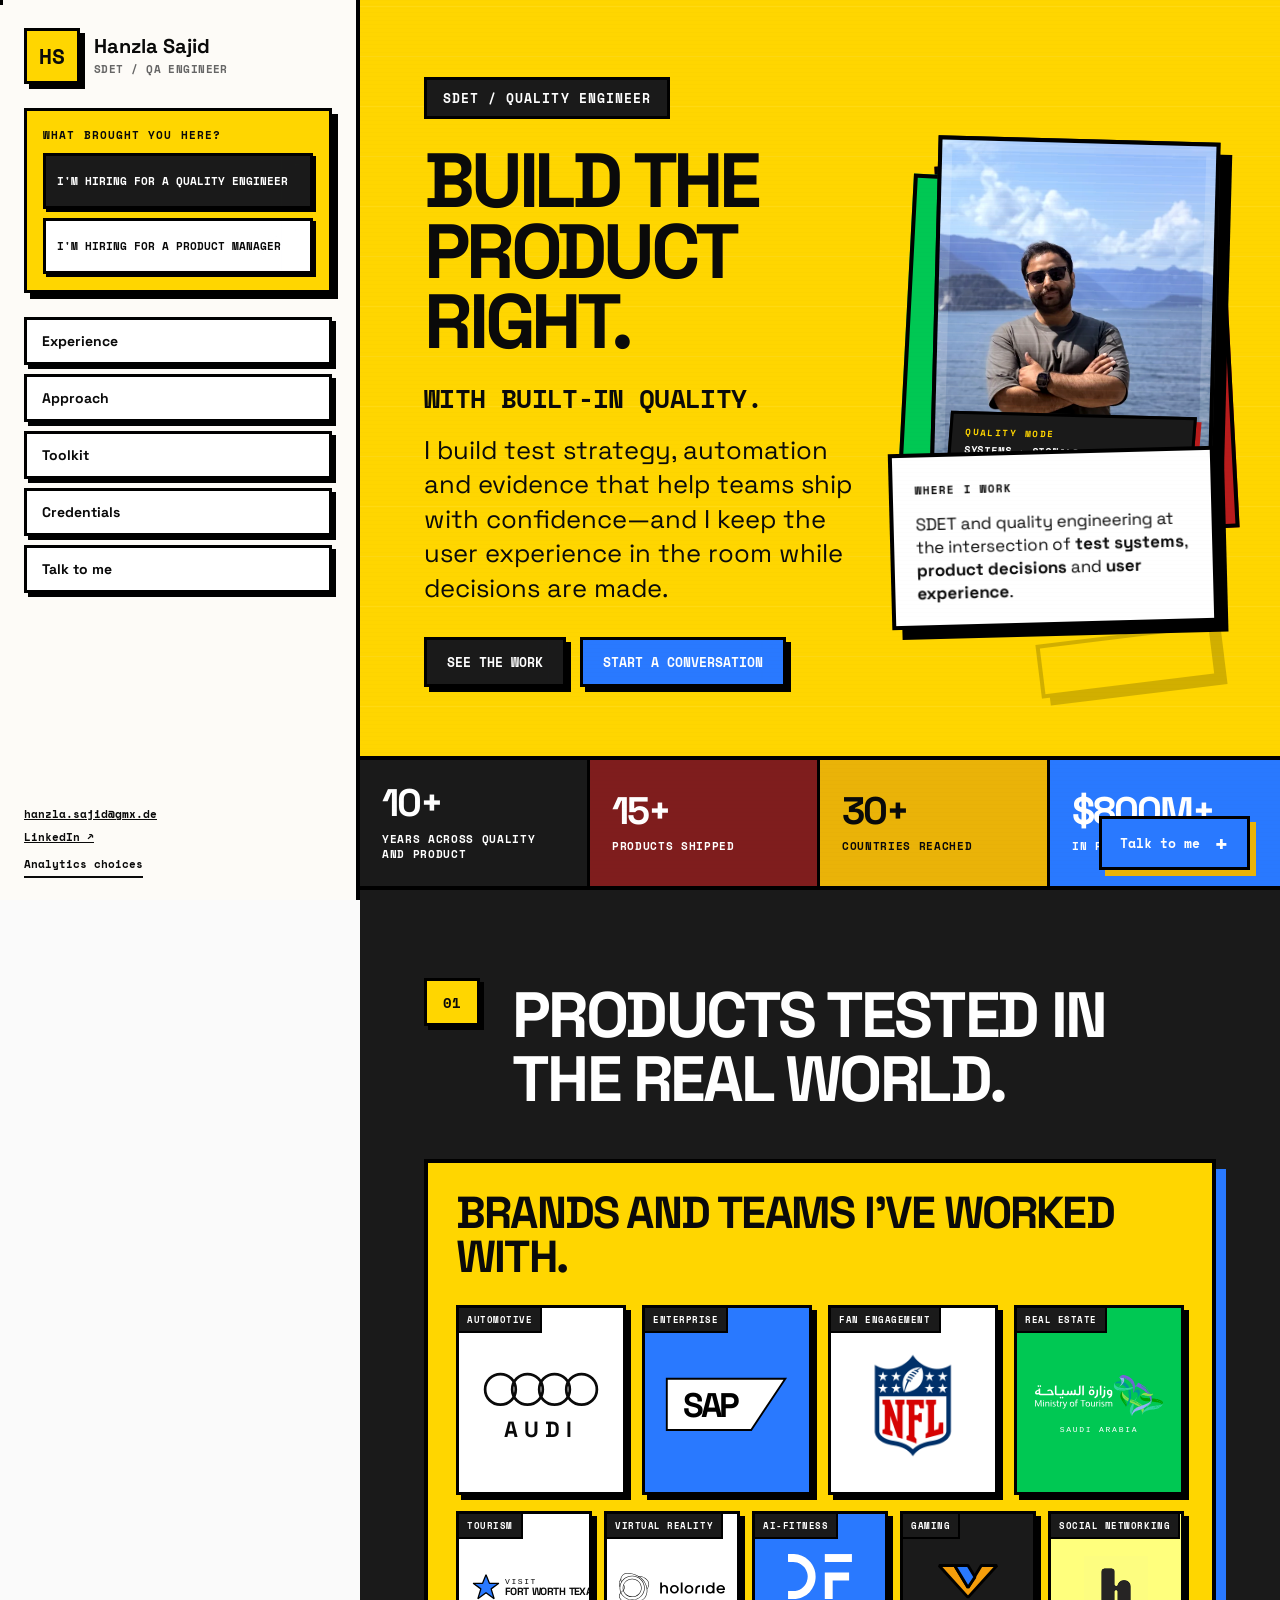
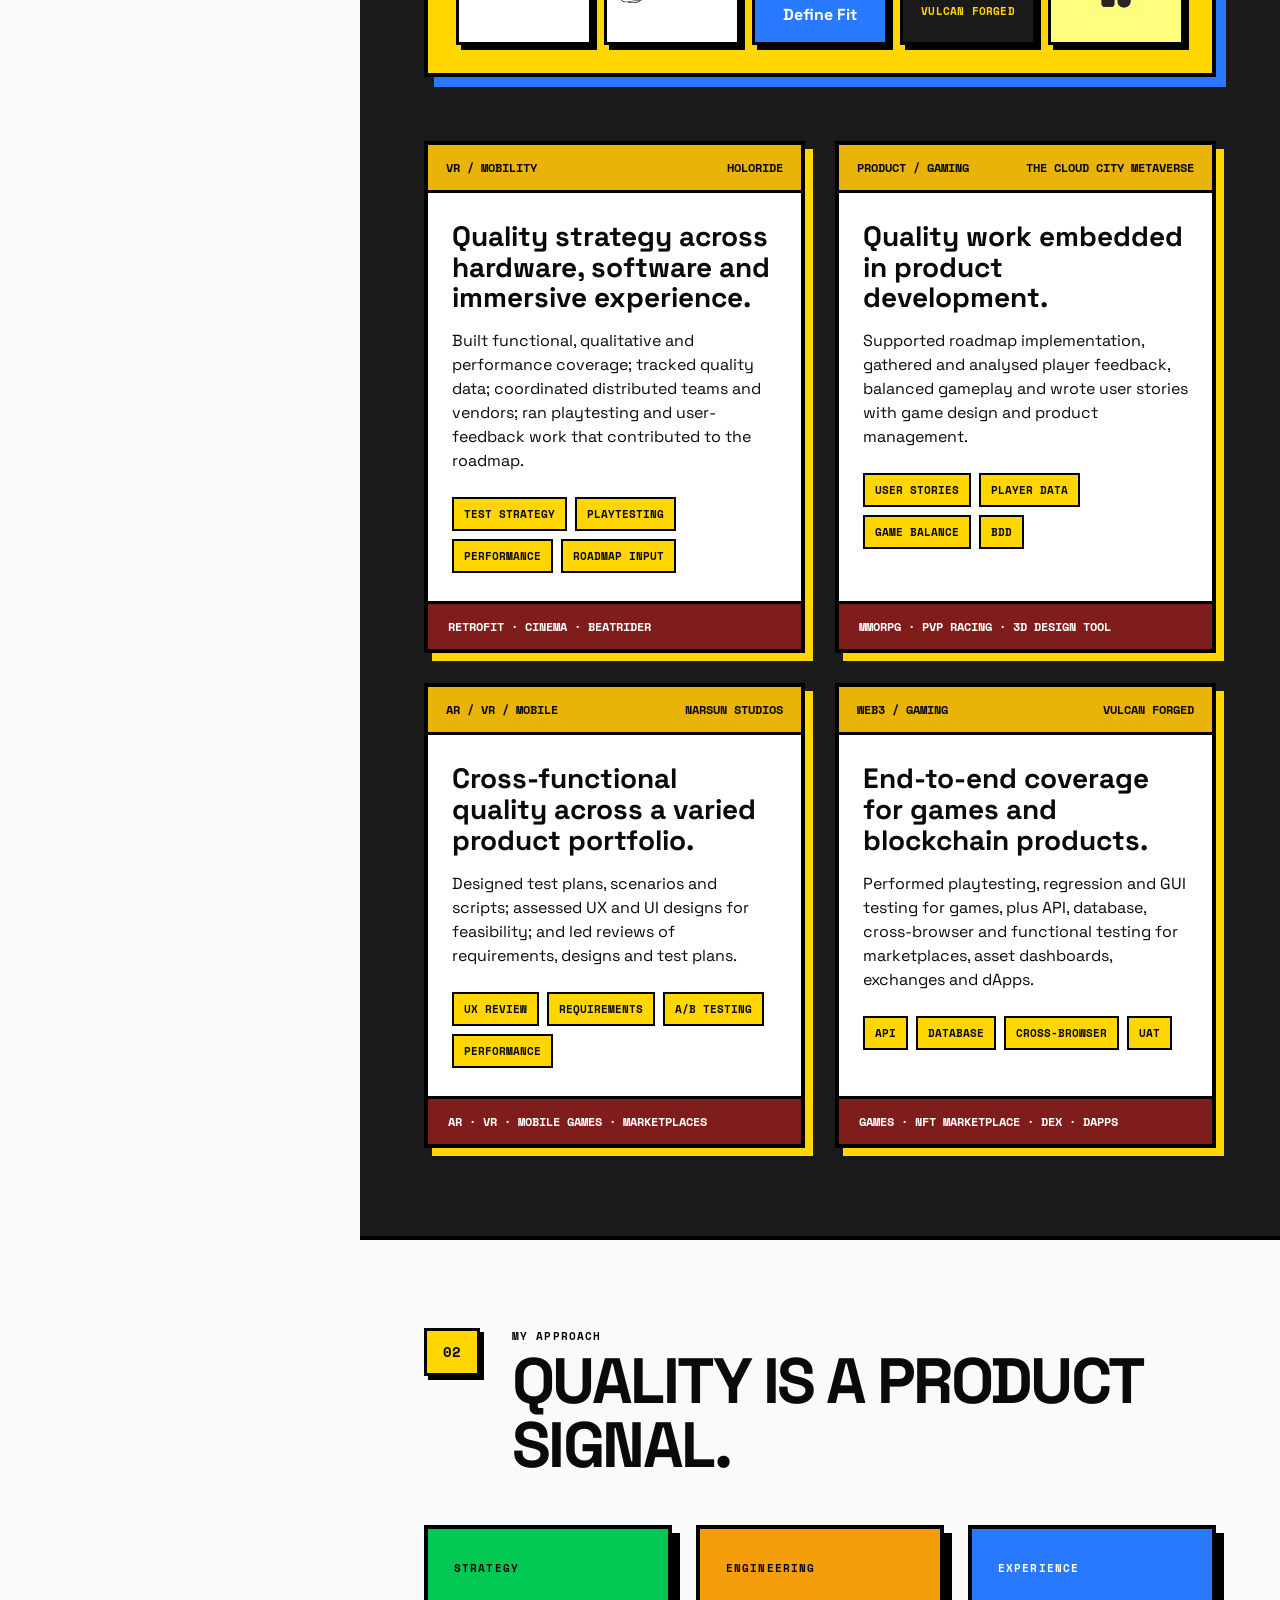
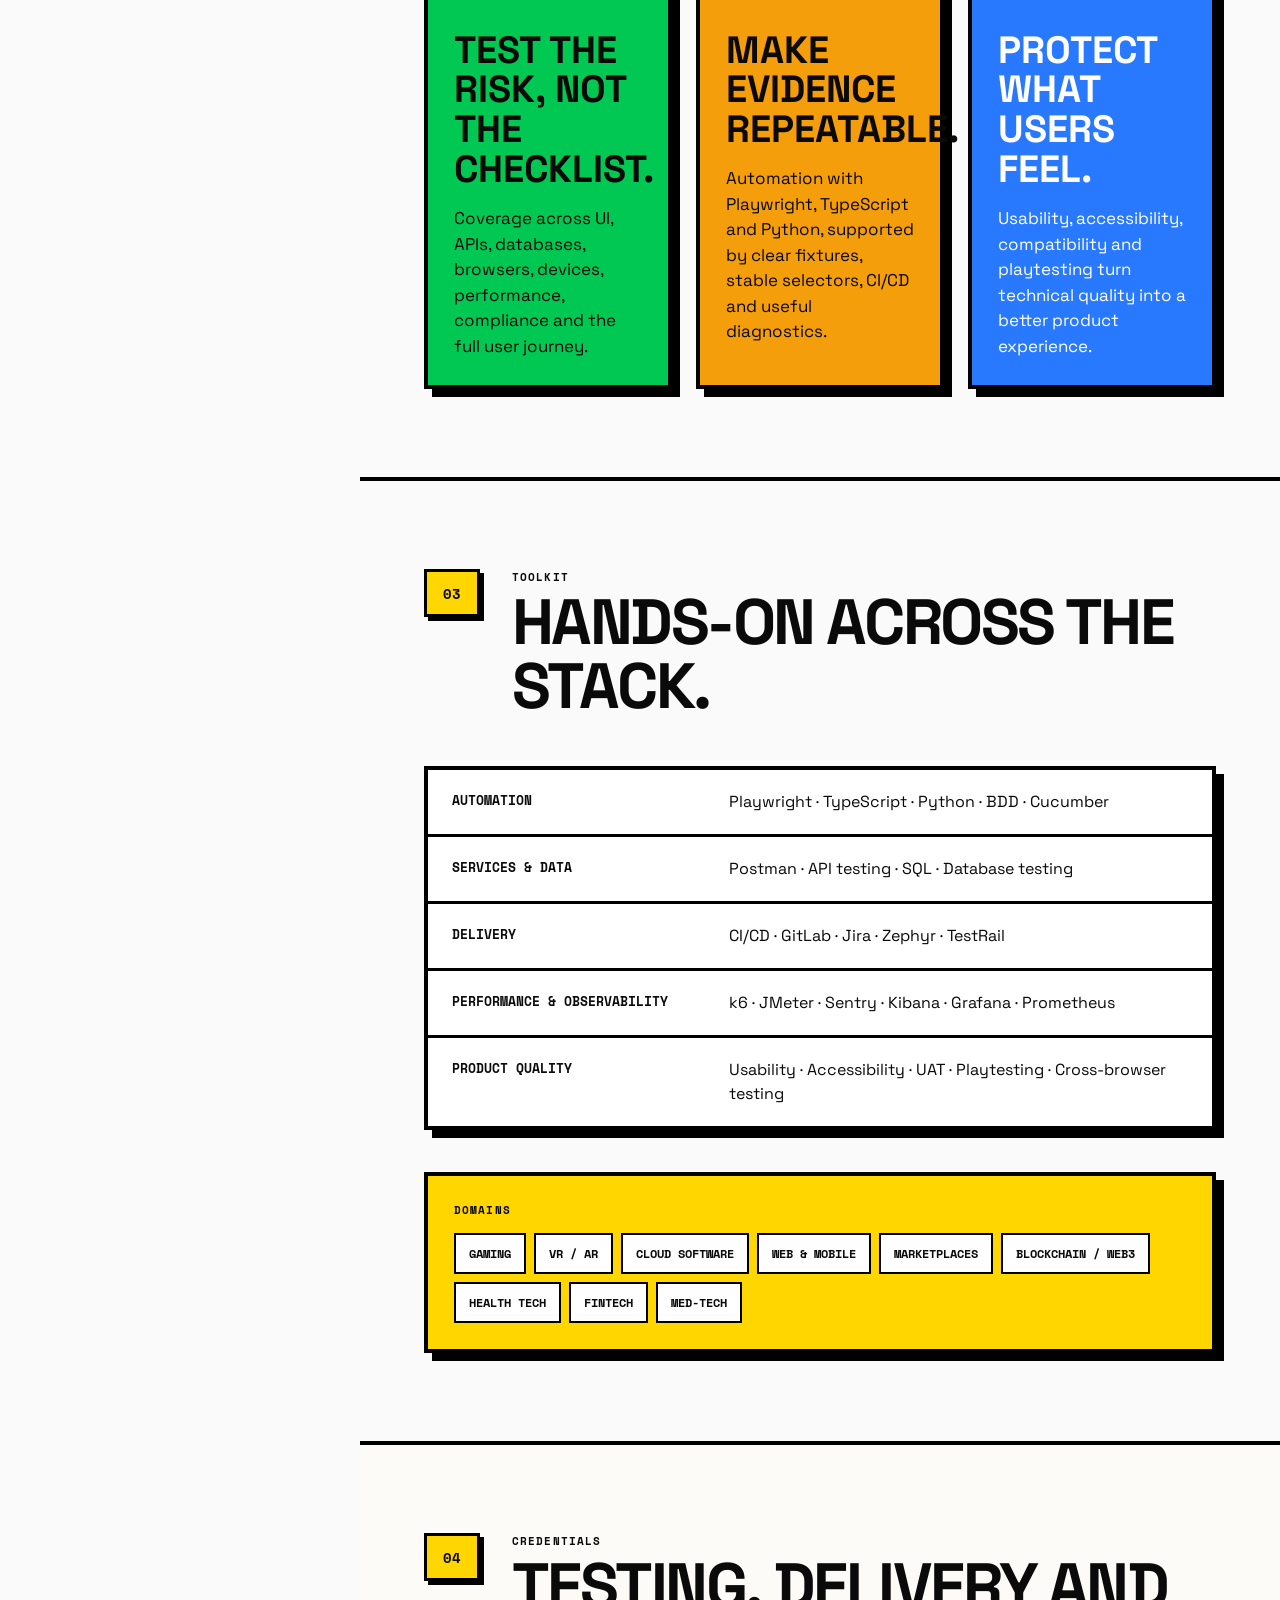
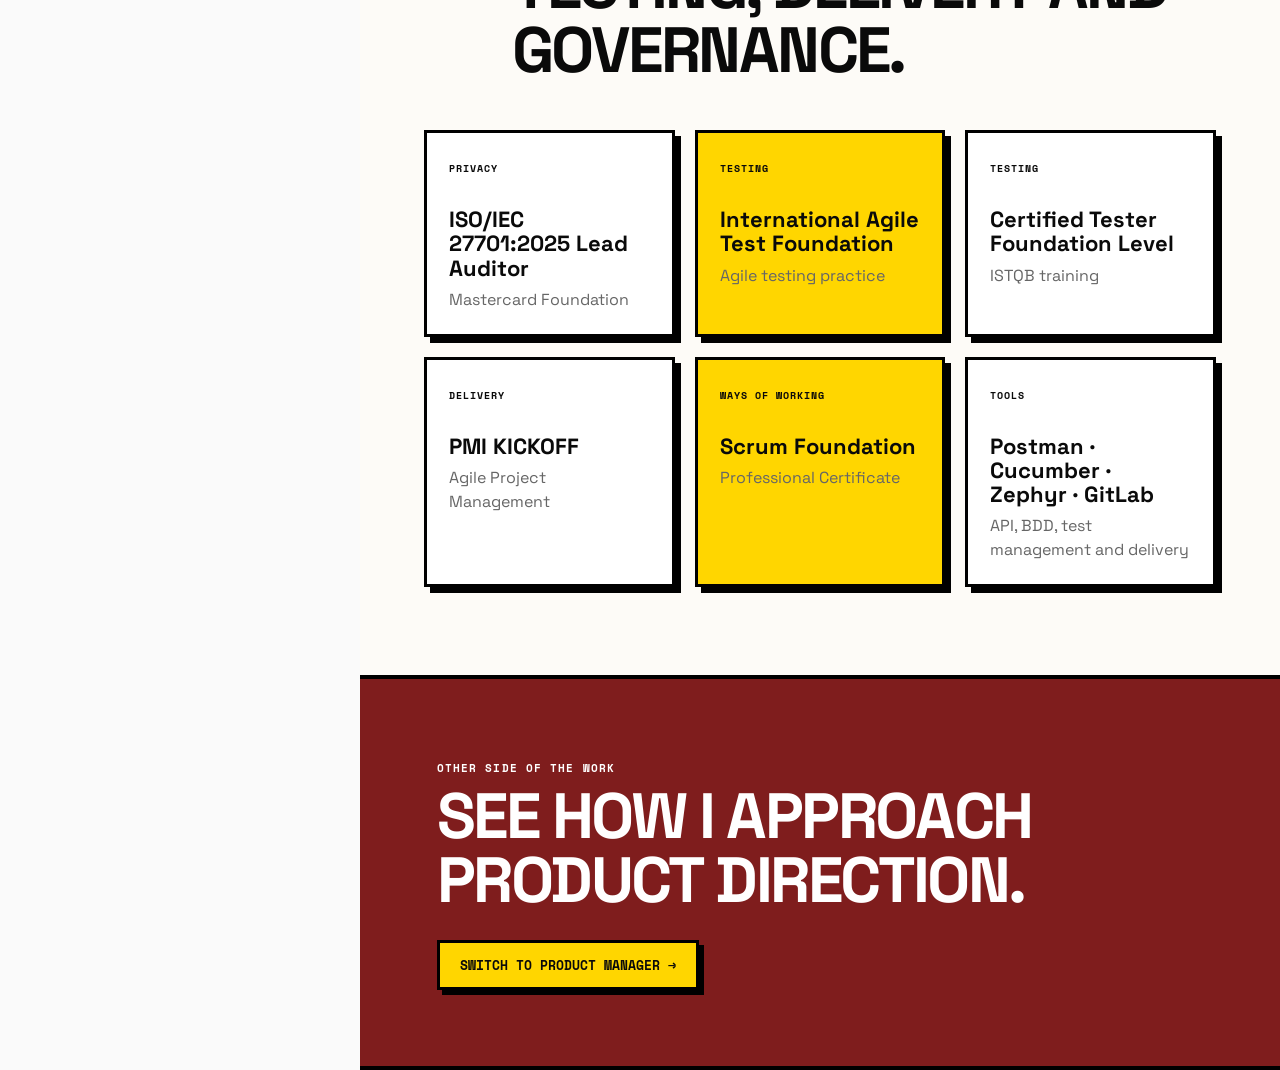
==== commit 11380d42: "Update brand category labels" ====
--- a/index.html
+++ b/index.html
@@ -112,7 +112,7 @@
             <span class="brand-logo brand-logo-nfl"><img src="assets/brands/nfl.png" alt="NFL"></span>
           </li>
           <li class="brand-tile brand-tile-ministry">
-            <span class="brand-tile-label">Tourism</span>
+            <span class="brand-tile-label">Real Estate</span>
             <span class="brand-logo brand-logo-ministry" aria-label="Ministry of Tourism, Saudi Arabia">
               <img src="assets/brands/ministry-tourism-sa.svg" alt="Ministry of Tourism">
               <small>Saudi Arabia</small>
@@ -120,7 +120,7 @@
           </li>
         </ul>
         <ul class="brand-grid brand-grid-supporting" aria-label="Additional companies and studios">
-          <li class="brand-tile brand-tile-fort-worth"><span class="brand-tile-label">Destination</span><span class="brand-logo brand-logo-fort-worth" aria-label="Visit Fort Worth"><svg viewBox="0 0 70 70" role="img" aria-hidden="true"><path d="M35 4l8 20h22L47 37l7 23-19-14-19 14 7-23L5 24h22z"></path></svg><span><small>VISIT</small><strong>FORT WORTH TEXAS</strong></span></span></li>
+          <li class="brand-tile brand-tile-fort-worth"><span class="brand-tile-label">Tourism</span><span class="brand-logo brand-logo-fort-worth" aria-label="Visit Fort Worth"><svg viewBox="0 0 70 70" role="img" aria-hidden="true"><path d="M35 4l8 20h22L47 37l7 23-19-14-19 14 7-23L5 24h22z"></path></svg><span><small>VISIT</small><strong>FORT WORTH TEXAS</strong></span></span></li>
           <li class="brand-tile brand-tile-holoride"><span class="brand-tile-label">Virtual Reality</span><span class="brand-logo brand-logo-asset"><img src="assets/brands/holoride.svg" alt="holoride"></span></li>
           <li class="brand-tile brand-tile-define"><span class="brand-tile-label">AI-Fitness</span><span class="brand-logo brand-logo-asset"><img src="assets/brands/define-fit.svg" alt="Define Fit"><strong class="brand-name">Define Fit</strong></span></li>
           <li class="brand-tile brand-tile-vulcan"><span class="brand-tile-label">Gaming</span><span class="brand-logo brand-lockup" role="img" aria-label="Vulcan Forged"><svg class="brand-symbol-vulcan" viewBox="0 0 120 76" aria-hidden="true"><path d="M10 13h27l23 38L83 13h27L60 68z"></path><path d="M37 13h23l12 20-12 18z"></path></svg><strong>Vulcan Forged</strong></span></li>
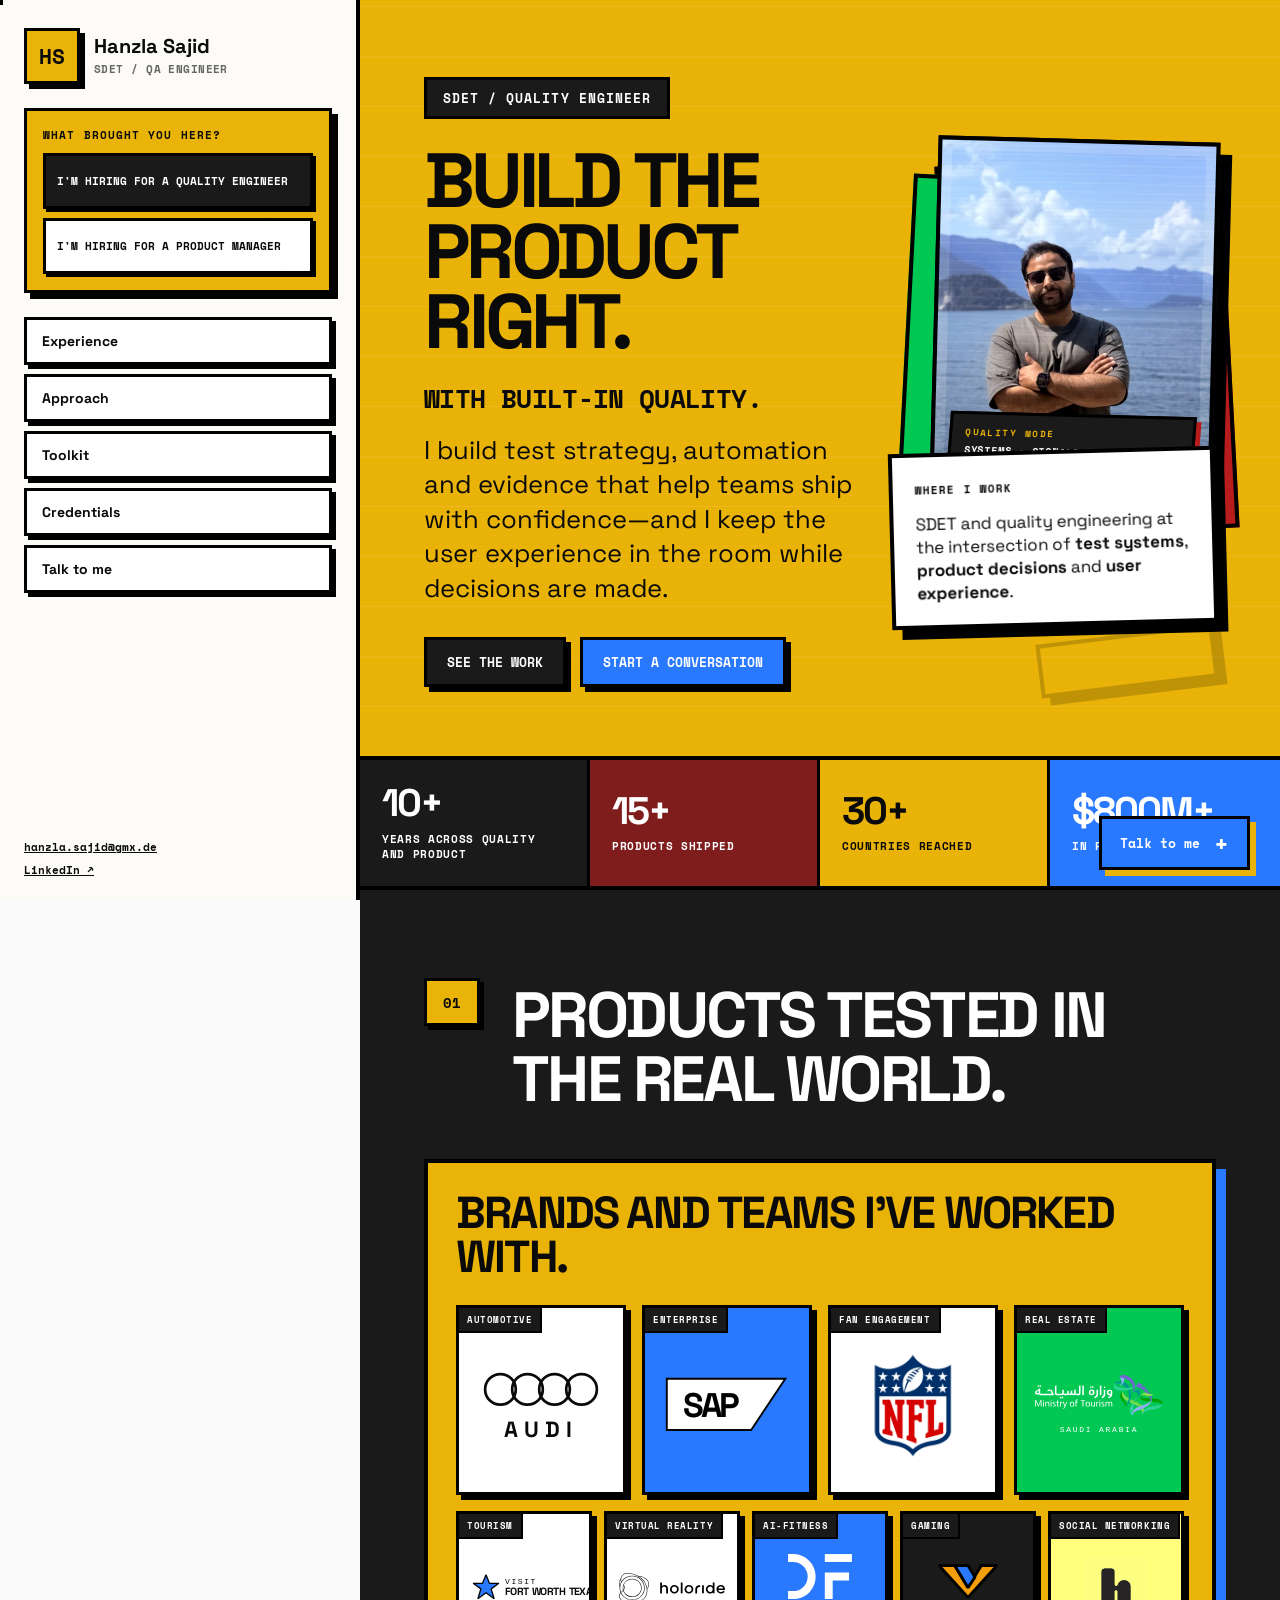
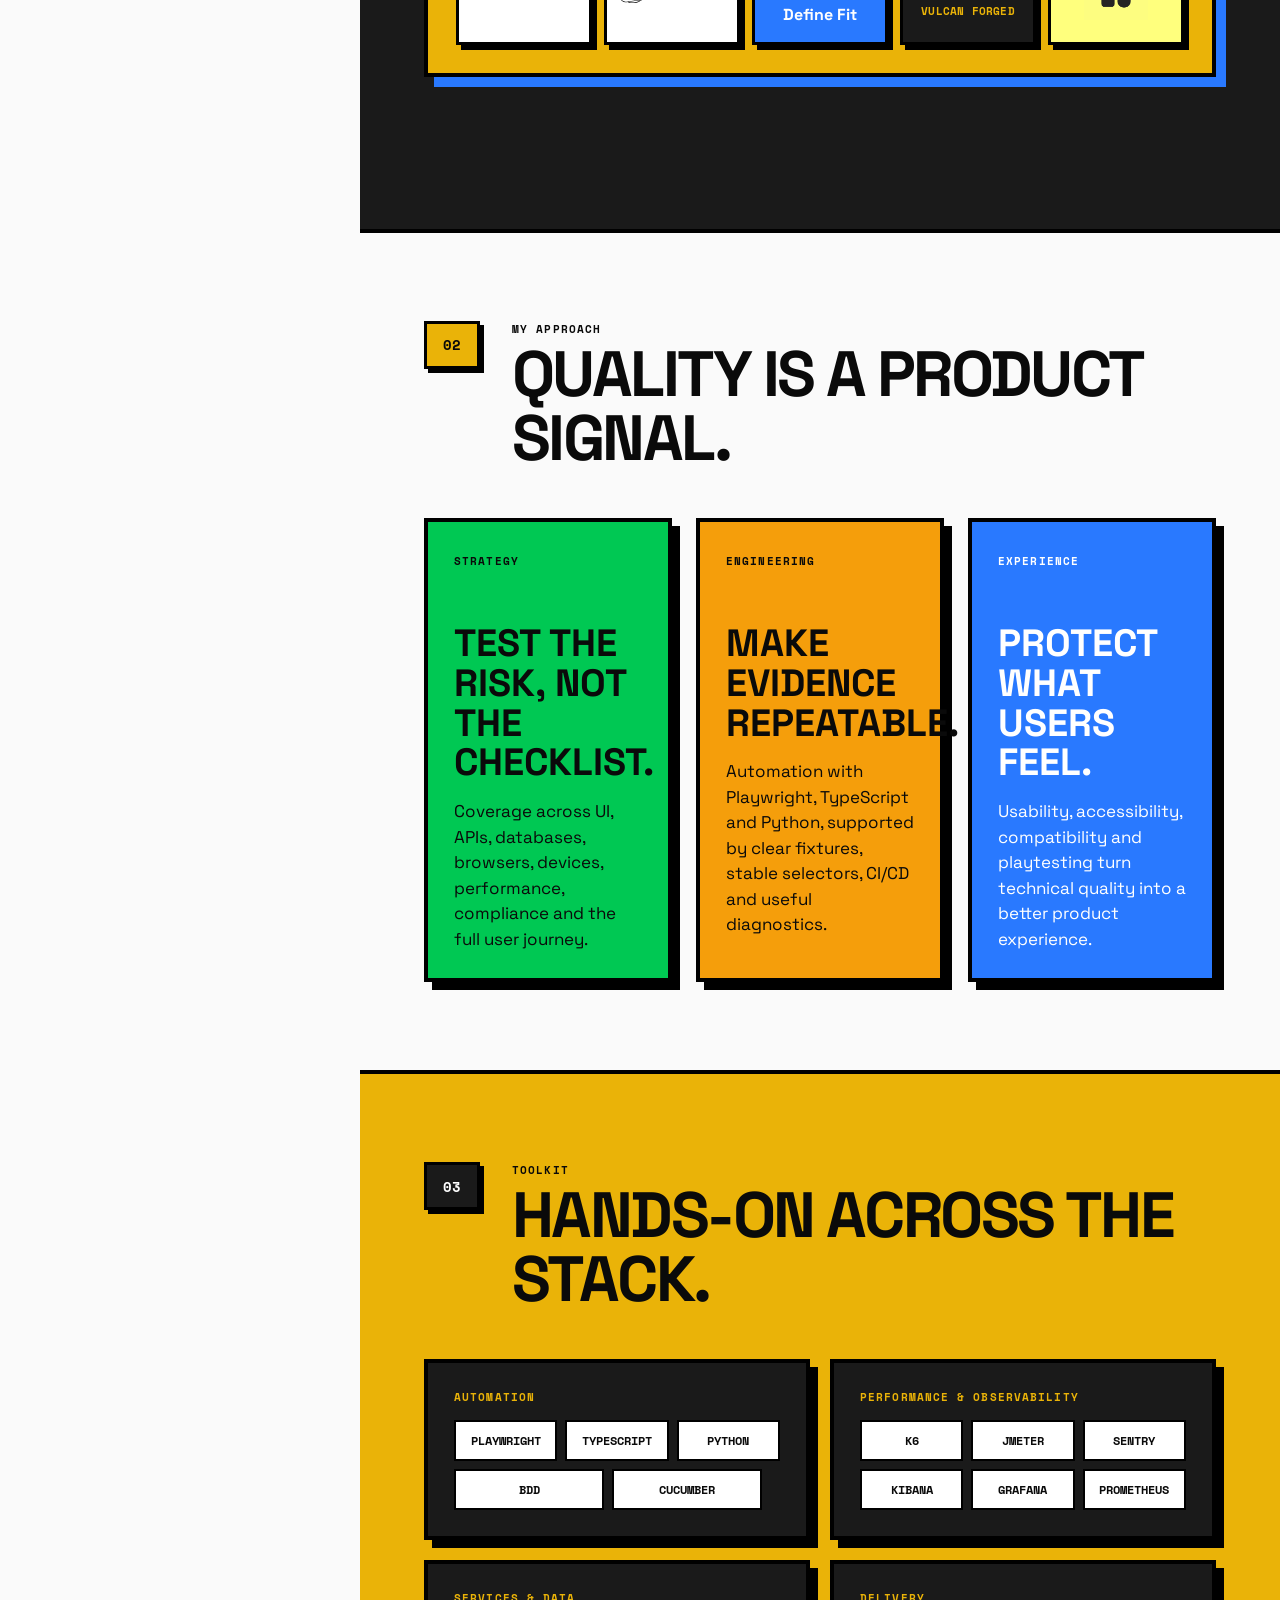
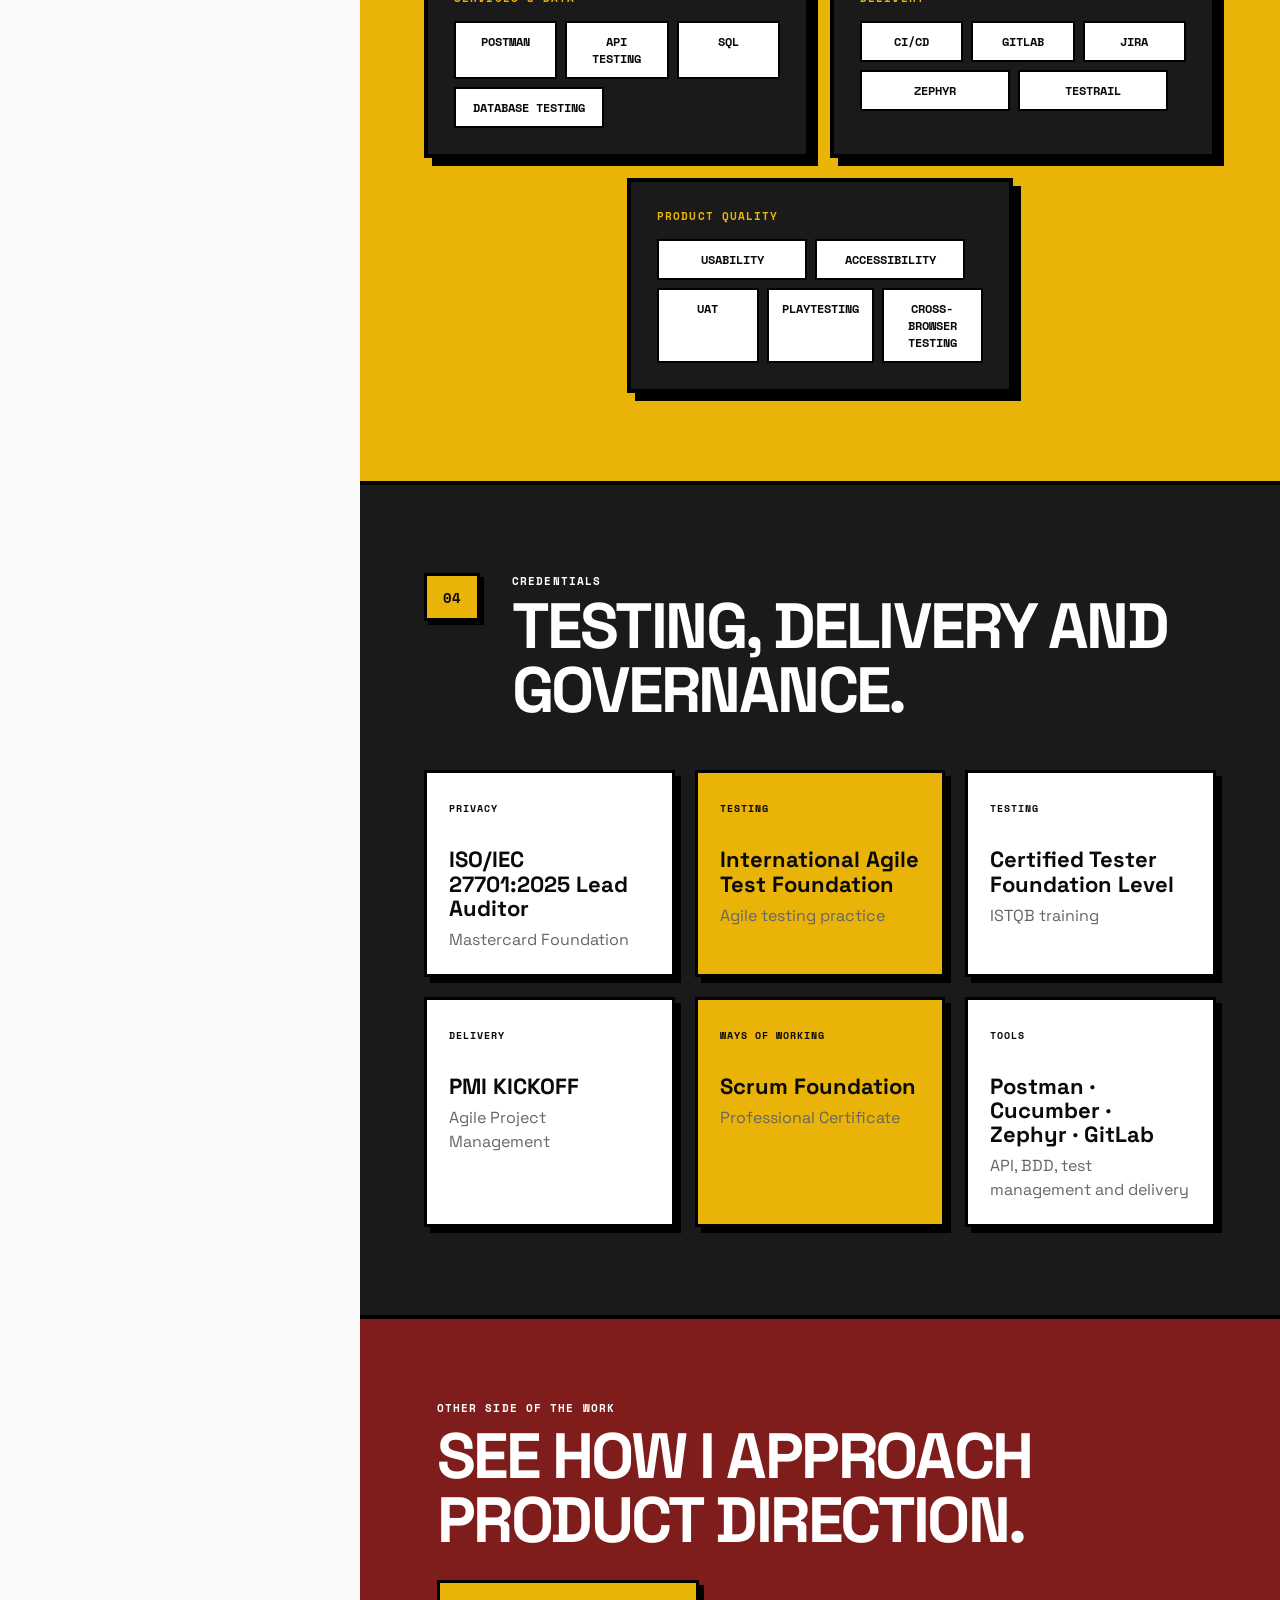
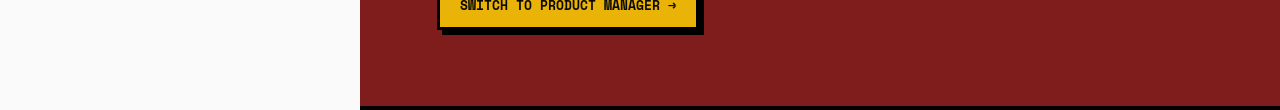
==== commit d7fde920: "Refine portfolio sections and toolkit" ====
--- a/index.html
+++ b/index.html
@@ -9,9 +9,9 @@
   <link rel="preconnect" href="https://fonts.googleapis.com">
   <link rel="preconnect" href="https://fonts.gstatic.com" crossorigin>
   <link href="https://fonts.googleapis.com/css2?family=Space+Grotesk:wght@400;600;700&family=Space+Mono:wght@400;700&display=swap" rel="stylesheet">
-  <link rel="stylesheet" href="css/site.css?v=20261029-brand-grid3">
+  <link rel="stylesheet" href="css/site.css?v=20261029-toolkit-layout">
   <script src="js/analytics-config.js"></script>
-  <script src="js/site.js?v=20261029-brands" defer></script>
+  <script src="js/site.js?v=20261029-toolkit-layout" defer></script>
 </head>
 <body data-mode="quality">
   <a class="skip-link" href="#main">Skip to content</a>
@@ -42,7 +42,6 @@
     <div class="nav-footer">
       <a href="mailto:hanzla.sajid@gmx.de">hanzla.sajid@gmx.de</a>
       <a href="https://www.linkedin.com/in/hanzlasajid" target="_blank" rel="noreferrer">LinkedIn ↗</a>
-      <button type="button" data-analytics-settings>Analytics choices</button>
     </div>
   </aside>
 
@@ -126,44 +125,6 @@
           <li class="brand-tile brand-tile-vulcan"><span class="brand-tile-label">Gaming</span><span class="brand-logo brand-lockup" role="img" aria-label="Vulcan Forged"><svg class="brand-symbol-vulcan" viewBox="0 0 120 76" aria-hidden="true"><path d="M10 13h27l23 38L83 13h27L60 68z"></path><path d="M37 13h23l12 20-12 18z"></path></svg><strong>Vulcan Forged</strong></span></li>
           <li class="brand-tile brand-tile-holi"><span class="brand-tile-label">Social Networking</span><span class="brand-logo brand-logo-asset"><img src="assets/brands/holi.png" alt="holi.social"></span></li>
         </ul>
-      </div>
-      <div class="case-grid">
-        <article class="case-card">
-          <header><span>VR / MOBILITY</span><strong>holoride</strong></header>
-          <div class="case-body">
-            <h3>Quality strategy across hardware, software and immersive experience.</h3>
-            <p>Built functional, qualitative and performance coverage; tracked quality data; coordinated distributed teams and vendors; ran playtesting and user-feedback work that contributed to the roadmap.</p>
-            <ul class="tag-list"><li>Test strategy</li><li>Playtesting</li><li>Performance</li><li>Roadmap input</li></ul>
-          </div>
-          <footer>Retrofit · Cinema · BeatRider</footer>
-        </article>
-        <article class="case-card">
-          <header><span>PRODUCT / GAMING</span><strong>The Cloud City Metaverse</strong></header>
-          <div class="case-body">
-            <h3>Quality work embedded in product development.</h3>
-            <p>Supported roadmap implementation, gathered and analysed player feedback, balanced gameplay and wrote user stories with game design and product management.</p>
-            <ul class="tag-list"><li>User stories</li><li>Player data</li><li>Game balance</li><li>BDD</li></ul>
-          </div>
-          <footer>MMORPG · PvP racing · 3D design tool</footer>
-        </article>
-        <article class="case-card">
-          <header><span>AR / VR / MOBILE</span><strong>Narsun Studios</strong></header>
-          <div class="case-body">
-            <h3>Cross-functional quality across a varied product portfolio.</h3>
-            <p>Designed test plans, scenarios and scripts; assessed UX and UI designs for feasibility; and led reviews of requirements, designs and test plans.</p>
-            <ul class="tag-list"><li>UX review</li><li>Requirements</li><li>A/B testing</li><li>Performance</li></ul>
-          </div>
-          <footer>AR · VR · Mobile games · Marketplaces</footer>
-        </article>
-        <article class="case-card">
-          <header><span>WEB3 / GAMING</span><strong>Vulcan Forged</strong></header>
-          <div class="case-body">
-            <h3>End-to-end coverage for games and blockchain products.</h3>
-            <p>Performed playtesting, regression and GUI testing for games, plus API, database, cross-browser and functional testing for marketplaces, asset dashboards, exchanges and dApps.</p>
-            <ul class="tag-list"><li>API</li><li>Database</li><li>Cross-browser</li><li>UAT</li></ul>
-          </div>
-          <footer>Games · NFT marketplace · DEX · dApps</footer>
-        </article>
       </div>
     </section>
 
@@ -191,25 +152,36 @@
       </div>
     </section>
 
-    <section class="section" id="toolkit">
+    <section class="section section-yellow" id="toolkit">
       <div class="section-heading">
         <span class="section-number">03</span>
         <div><p class="eyebrow">Toolkit</p><h2>Hands-on across the stack.</h2></div>
       </div>
-      <div class="band-list">
-        <div><strong>Automation</strong><span>Playwright · TypeScript · Python · BDD · Cucumber</span></div>
-        <div><strong>Services &amp; data</strong><span>Postman · API testing · SQL · Database testing</span></div>
-        <div><strong>Delivery</strong><span>CI/CD · GitLab · Jira · Zephyr · TestRail</span></div>
-        <div><strong>Performance &amp; observability</strong><span>k6 · JMeter · Sentry · Kibana · Grafana · Prometheus</span></div>
-        <div><strong>Product quality</strong><span>Usability · Accessibility · UAT · Playtesting · Cross-browser testing</span></div>
-      </div>
-      <div class="domain-block">
-        <p class="eyebrow">Domains</p>
-        <ul class="tag-list tag-list-large"><li>Gaming</li><li>VR / AR</li><li>Cloud software</li><li>Web & mobile</li><li>Marketplaces</li><li>Blockchain / Web3</li><li>Health tech</li><li>Fintech</li><li>Med-tech</li></ul>
-      </div>
-    </section>
-
-    <section class="section section-cream" id="credentials">
+      <div class="toolkit-block">
+        <div class="toolkit-group">
+          <p class="eyebrow">Automation</p>
+          <ul class="tag-list tag-list-large"><li>Playwright</li><li>TypeScript</li><li>Python</li><li>BDD</li><li>Cucumber</li></ul>
+        </div>
+        <div class="toolkit-group">
+          <p class="eyebrow">Performance &amp; observability</p>
+          <ul class="tag-list tag-list-large"><li>k6</li><li>JMeter</li><li>Sentry</li><li>Kibana</li><li>Grafana</li><li>Prometheus</li></ul>
+        </div>
+        <div class="toolkit-group">
+          <p class="eyebrow">Services &amp; data</p>
+          <ul class="tag-list tag-list-large"><li>Postman</li><li>API testing</li><li>SQL</li><li>Database testing</li></ul>
+        </div>
+        <div class="toolkit-group">
+          <p class="eyebrow">Delivery</p>
+          <ul class="tag-list tag-list-large"><li>CI/CD</li><li>GitLab</li><li>Jira</li><li>Zephyr</li><li>TestRail</li></ul>
+        </div>
+        <div class="toolkit-group toolkit-group-centered">
+          <p class="eyebrow">Product quality</p>
+          <ul class="tag-list tag-list-large"><li>Usability</li><li>Accessibility</li><li>UAT</li><li>Playtesting</li><li>Cross-browser testing</li></ul>
+        </div>
+      </div>
+    </section>
+
+    <section class="section section-dark" id="credentials">
       <div class="section-heading">
         <span class="section-number">04</span>
         <div><p class="eyebrow">Credentials</p><h2>Testing, delivery and governance.</h2></div>
--- a/css/site.css
+++ b/css/site.css
@@ -3,8 +3,8 @@
   --border: #000;
   --paper: #fafafa;
   --cream: #fdfbf7;
-  --yellow: #ffd600;
-  --mustard: #eab308;
+  --yellow: #eab308;
+  --mustard: var(--yellow);
   --amber: #f59e0b;
   --orange: #f59e0b;
   --pink: #ff4081;
@@ -119,6 +119,8 @@
 .section { padding: 88px clamp(24px, 5vw, 72px); border-bottom: 4px solid #000; }
 .section-dark { color: #fff; background: var(--dark); }
 .section-cream { background: var(--cream); }
+.section-yellow { background: var(--yellow); }
+.section-yellow .section-number { color: #fff; background: var(--dark); }
 .section-heading { display: grid; grid-template-columns: 68px 1fr; align-items: start; gap: 20px; margin-bottom: 48px; }
 .section-number { display: grid; place-items: center; width: 56px; height: 48px; background: var(--yellow); color: var(--ink); border: 3px solid #000; box-shadow: 4px 4px 0 #000; font: 700 14px "Space Mono", monospace; }
 .section-heading h2, .switch-banner h2 { max-width: 960px; margin: 5px 0 0; font-size: clamp(36px, 5vw, 72px); line-height: 1; letter-spacing: -.04em; text-transform: uppercase; }
@@ -191,15 +193,6 @@
 .brand-tile-holi { background: #ffff7d; }
 .brand-tile-holi .brand-logo-asset img { width: 70px; height: 70px; }
 
-.case-grid { display: grid; grid-template-columns: repeat(2, minmax(0, 1fr)); gap: 30px; }
-.case-card { display: flex; flex-direction: column; min-height: 460px; color: var(--ink); background: #fff; border: 4px solid #000; box-shadow: 8px 8px 0 var(--yellow); transition: transform .16s ease, box-shadow .16s ease; }
-.case-card:hover { transform: translate(-2px, -2px); box-shadow: 11px 11px 0 var(--yellow); }
-.case-card header { padding: 14px 18px; display: flex; justify-content: space-between; gap: 20px; background: var(--mustard); border-bottom: 3px solid #000; font: 700 12px "Space Mono", monospace; text-transform: uppercase; }
-.case-card header strong { text-align: right; }
-.case-body { padding: 28px 24px; }
-.case-body h3 { margin: 0 0 16px; font-size: 28px; line-height: 1.1; }
-.case-body p { margin: 0 0 24px; }
-.case-card footer { margin-top: auto; padding: 14px 20px; color: #fff; background: var(--maroon); border-top: 3px solid #000; font: 700 12px "Space Mono", monospace; text-transform: uppercase; }
 .tag-list { display: flex; flex-wrap: wrap; gap: 8px; margin: 0; padding: 0; list-style: none; }
 .tag-list li { padding: 7px 10px; background: var(--yellow); border: 2px solid #000; font: 700 11px "Space Mono", monospace; text-transform: uppercase; }
 
@@ -210,9 +203,16 @@
 .domain-block { margin-top: 42px; padding: 26px; background: var(--yellow); border: 4px solid #000; box-shadow: 8px 8px 0 #000; }
 .domain-block .eyebrow { margin-bottom: 15px; }
 .tag-list-large li { padding: 10px 13px; background: #fff; font-size: 12px; }
+.section-yellow .domain-block { color: #fff; background: var(--dark); }
+.section-yellow .tag-list-large li { color: var(--ink); }
+.toolkit-block { display: grid; grid-template-columns: repeat(2, minmax(0, 1fr)); gap: 20px; }
+.toolkit-group { min-width: 0; padding: 26px; color: #fff; background: var(--dark); border: 4px solid #000; box-shadow: 8px 8px 0 #000; }
+.toolkit-group-centered { width: calc(50% - 10px); grid-column: 1 / -1; justify-self: center; }
+.toolkit-group .eyebrow { margin-bottom: 15px; color: var(--yellow); }
+.toolkit-group .tag-list-large li { flex: 1 1 100px; max-width: 150px; text-align: center; }
 
 .credential-grid { display: grid; grid-template-columns: repeat(3, minmax(0, 1fr)); gap: 20px; }
-.credential-grid article { min-height: 190px; padding: 22px; background: #fff; border: 3px solid #000; box-shadow: 6px 6px 0 #000; }
+.credential-grid article { min-height: 190px; padding: 22px; color: var(--ink); background: #fff; border: 3px solid #000; box-shadow: 6px 6px 0 #000; }
 .credential-grid article:nth-child(3n + 2) { background: var(--yellow); }
 .credential-grid span { font: 700 10px "Space Mono", monospace; letter-spacing: .1em; }
 .credential-grid h3 { margin: 28px 0 8px; font-size: 22px; line-height: 1.1; }
@@ -294,12 +294,6 @@
 .section-dark .reveal-item { transform: translateY(54px) rotate(-1deg); }
 .section-dark .reveal-item.is-revealed { transform: translateY(0) rotate(0); }
 
-.case-card header span { position: relative; }
-.case-card header span::after { content: ""; position: absolute; left: 0; right: 100%; bottom: -5px; height: 3px; background: #000; transition: right .3s ease; }
-.case-card:hover header span::after { right: 0; }
-.case-card .tag-list li { transition: transform .16s ease, background-color .16s ease; }
-.case-card:hover .tag-list li { animation: tag-pop .42s cubic-bezier(.2,.9,.25,1) both; animation-delay: calc(var(--tag-index, 0) * 55ms); }
-
 .band-list > div { position: relative; overflow: hidden; transition: padding-left .22s ease, background-color .22s ease; }
 .band-list > div::before { content: ""; position: absolute; inset: 0 auto 0 0; width: 0; background: var(--yellow); transition: width .22s ease; }
 .band-list > div:hover { padding-left: 34px; }
@@ -307,8 +301,10 @@
 .band-list > div > * { position: relative; }
 
 .credential-grid article { transition: transform .2s ease, box-shadow .2s ease, background-color .2s ease; }
-.credential-grid article:hover { transform: translate(-3px, -3px) rotate(-.5deg); box-shadow: 10px 10px 0 #000; background: var(--green); }
-.credential-grid article:nth-child(3n + 2):hover { background: var(--amber); }
+.credential-grid article:hover { color: var(--ink); transform: translate(-3px, -3px) rotate(-.5deg); box-shadow: 10px 10px 0 #000; background: var(--green); }
+.credential-grid article:hover p { color: var(--ink); }
+.credential-grid article:nth-child(3n + 2):hover { color: #fff; background: var(--blue); }
+.credential-grid article:nth-child(3n + 2):hover p { color: #fff; }
 
 .contact-fab b { animation: plus-spin 4.2s linear infinite; }
 .contact-fab::before, .contact-fab::after { content: "Talk to me +"; position: absolute; inset: 0; z-index: -1; display: flex; align-items: center; justify-content: center; padding: 10px 18px; pointer-events: none; border: 3px solid #000; white-space: nowrap; color: #000; font: 700 13px "Space Mono", monospace; opacity: 0; }
@@ -399,7 +395,7 @@
   .section-heading { grid-template-columns: 52px 1fr; gap: 13px; }
   .section-number { width: 44px; height: 40px; }
   .section-heading h2, .switch-banner h2 { font-size: clamp(34px, 11vw, 56px); }
-  .card-grid-3, .case-grid, .credential-grid { grid-template-columns: 1fr; }
+  .card-grid-3, .credential-grid { grid-template-columns: 1fr; }
   .brand-showcase { margin-bottom: 52px; padding: 18px; box-shadow: 7px 7px 0 var(--blue); }
   .brand-showcase-head { display: grid; align-items: start; margin-bottom: 20px; }
   .brand-showcase-note { max-width: none; }
@@ -408,6 +404,8 @@
   .brand-grid-supporting .brand-tile { min-height: 96px; }
   .brand-logo-ministry, .brand-logo-fort-worth { justify-content: center; }
   .brand-grid-supporting .brand-logo { width: min(100%, 250px); }
+  .toolkit-block { grid-template-columns: 1fr; }
+  .toolkit-group-centered { width: 100%; grid-column: auto; }
   .impact-strip > div { min-height: 112px; }
   .feature-card { min-height: 270px; }
   .switch-banner { padding: 62px 20px; }
@@ -430,7 +428,7 @@
 @media (prefers-reduced-motion: reduce) {
   html { scroll-behavior: auto; }
   *, *::before, *::after { animation: none !important; transition-duration: .01ms !important; }
-  .feature-card, .feature-card:nth-child(2), .feature-card:nth-child(3), .position-card, .feature-card:hover, .mode-link:hover, .button:hover, .brand-tile:hover, .case-card:hover, .contact-fab:hover, .back-to-top:hover { transform: none; }
+  .feature-card, .feature-card:nth-child(2), .feature-card:nth-child(3), .position-card, .feature-card:hover, .mode-link:hover, .button:hover, .brand-tile:hover, .contact-fab:hover, .back-to-top:hover { transform: none; }
   .hero-copy, .hero-badge, .hero h1, .hero-copy > p, .hero-actions, .hero-visual, .hero-visual::before, .hero-visual::after, .hero-portrait::after, .position-card, .hero::after, .contact-fab b, .contact-fab::after { animation: none; }
   .reveal-item { opacity: 1; transform: none; }
   .shift-stage { display: none; }
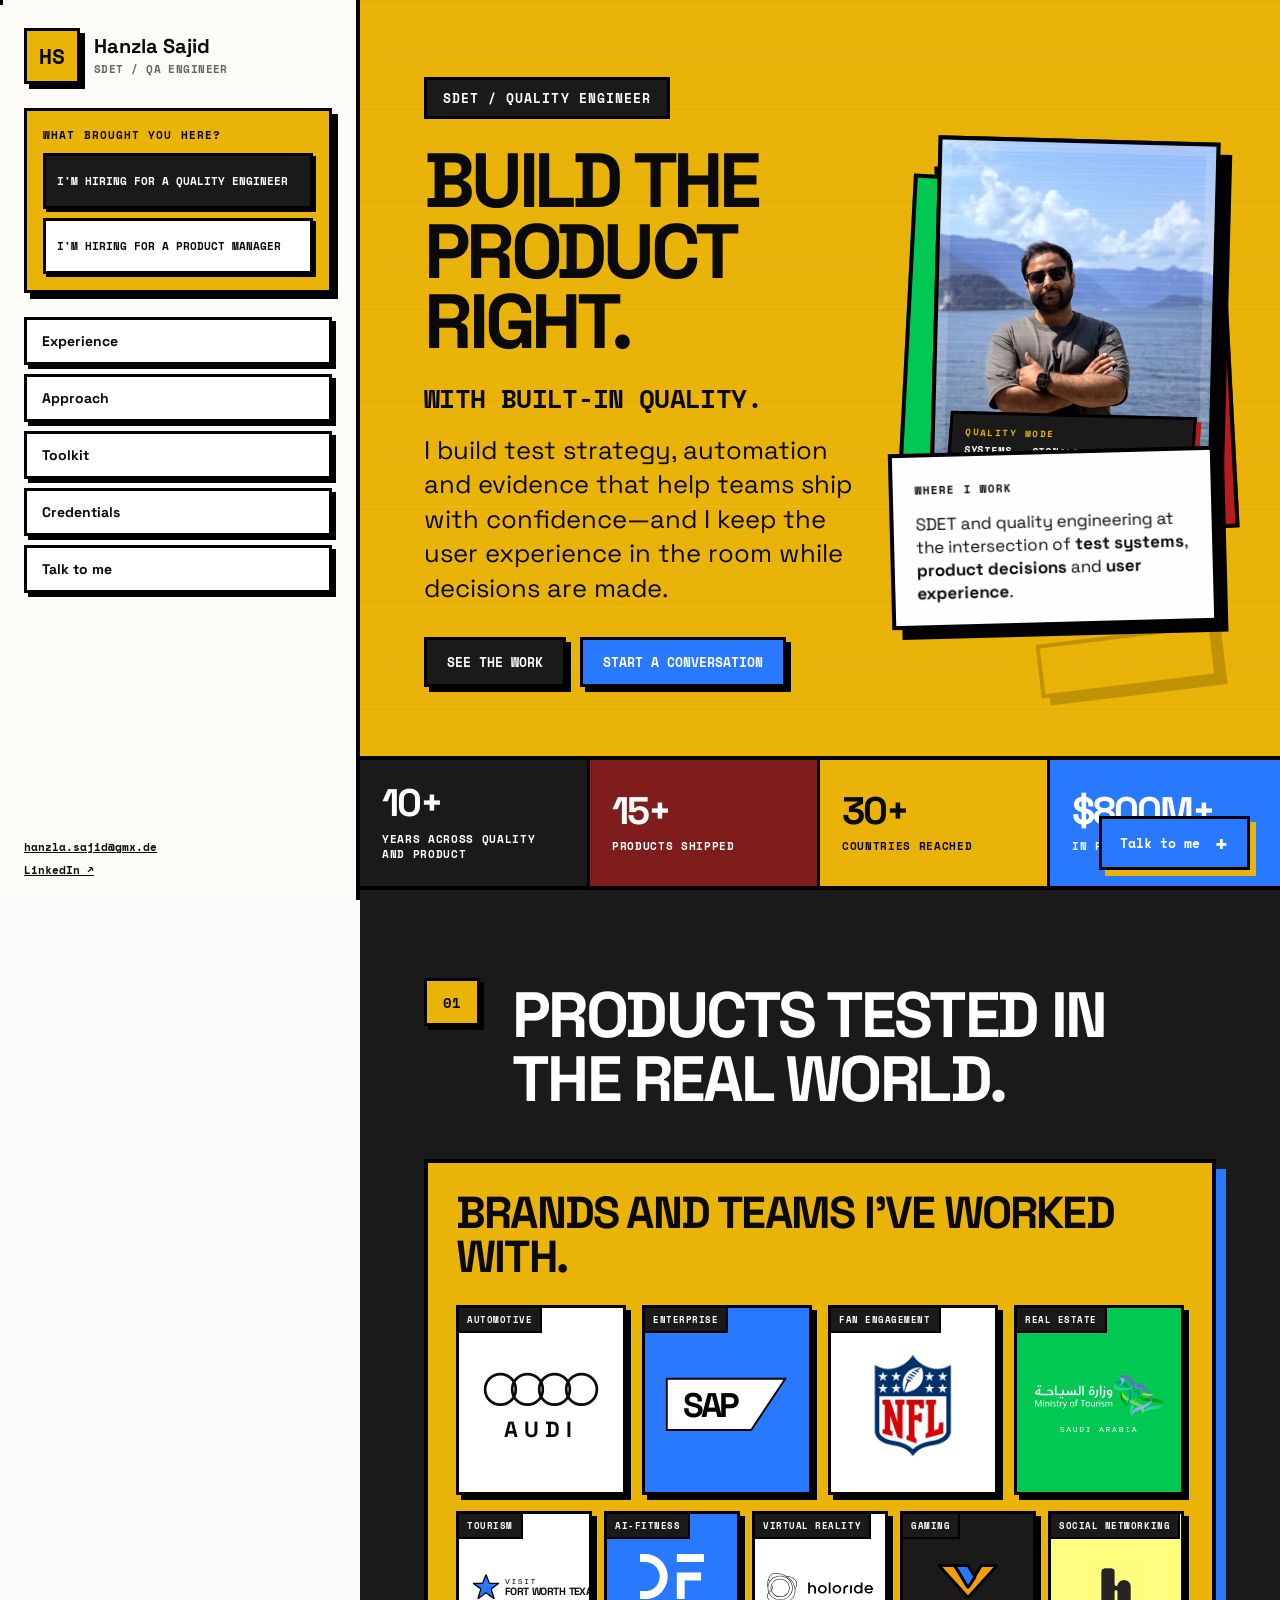
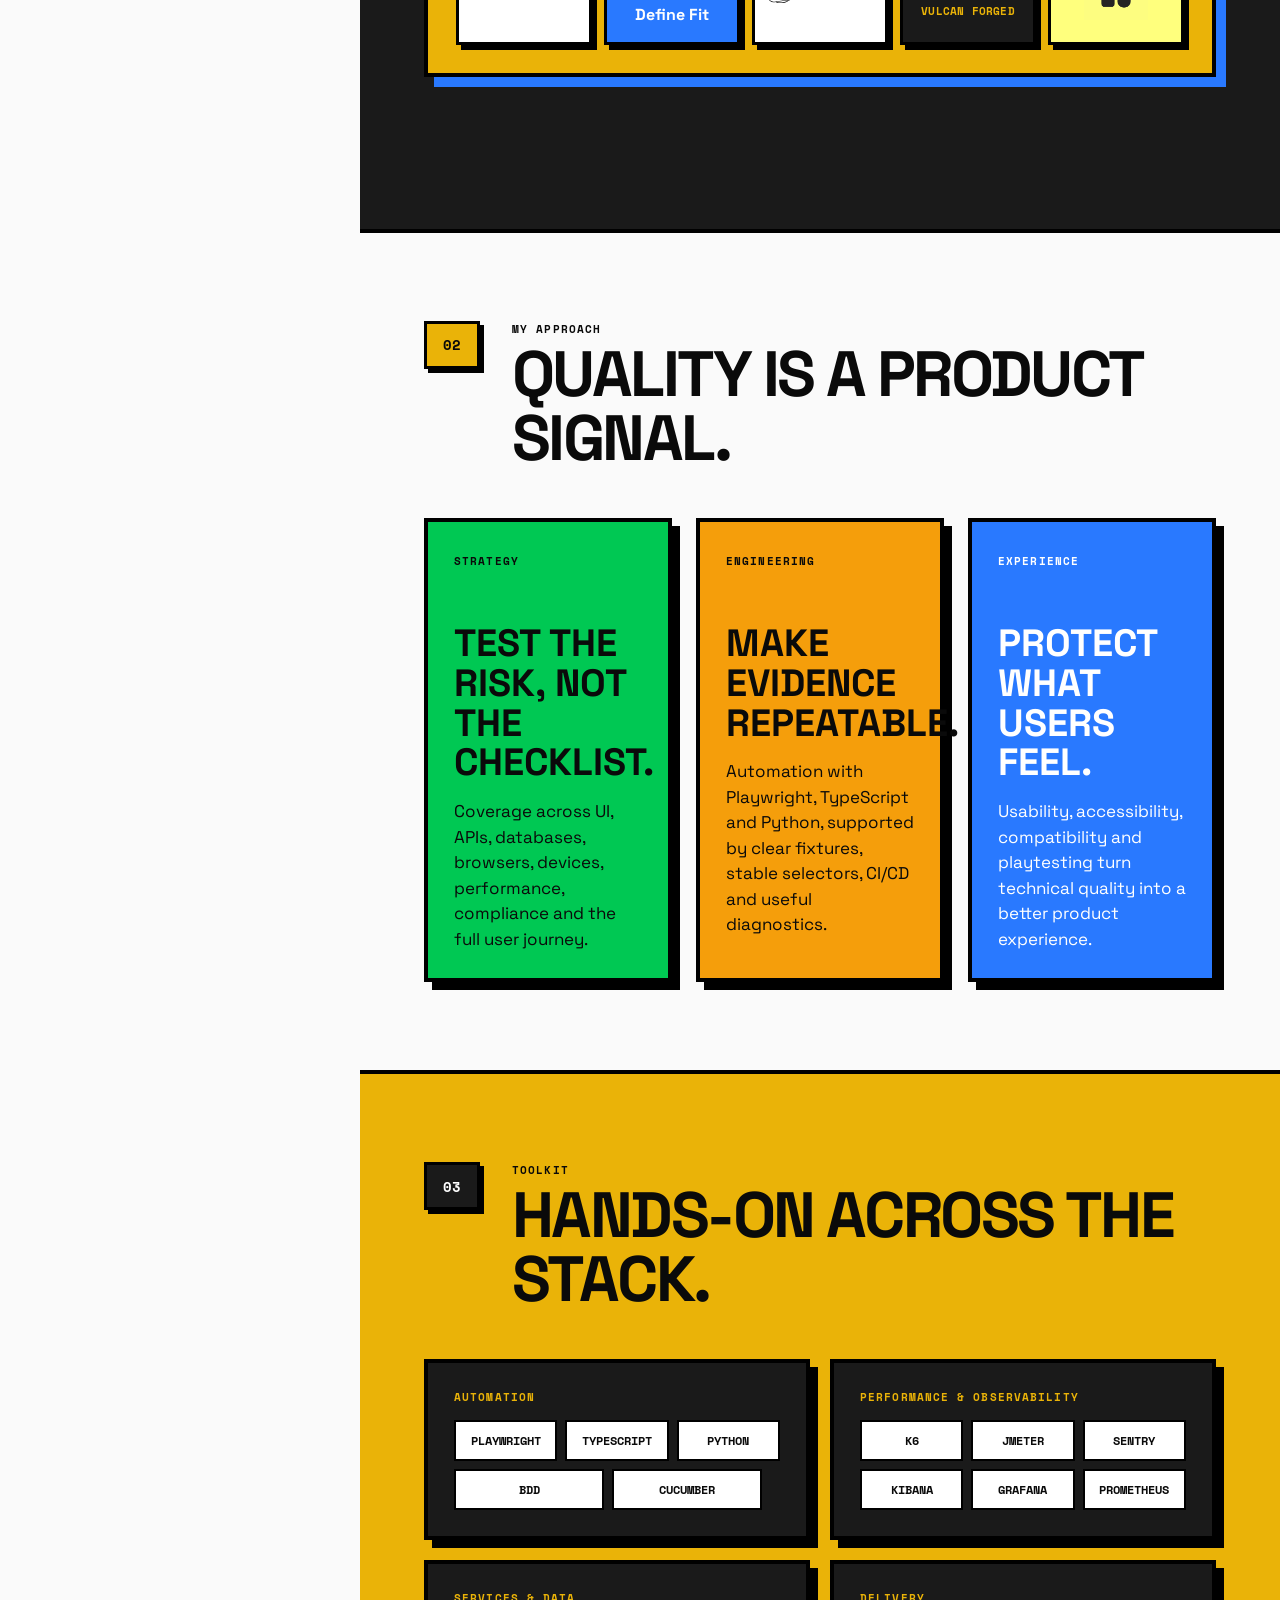
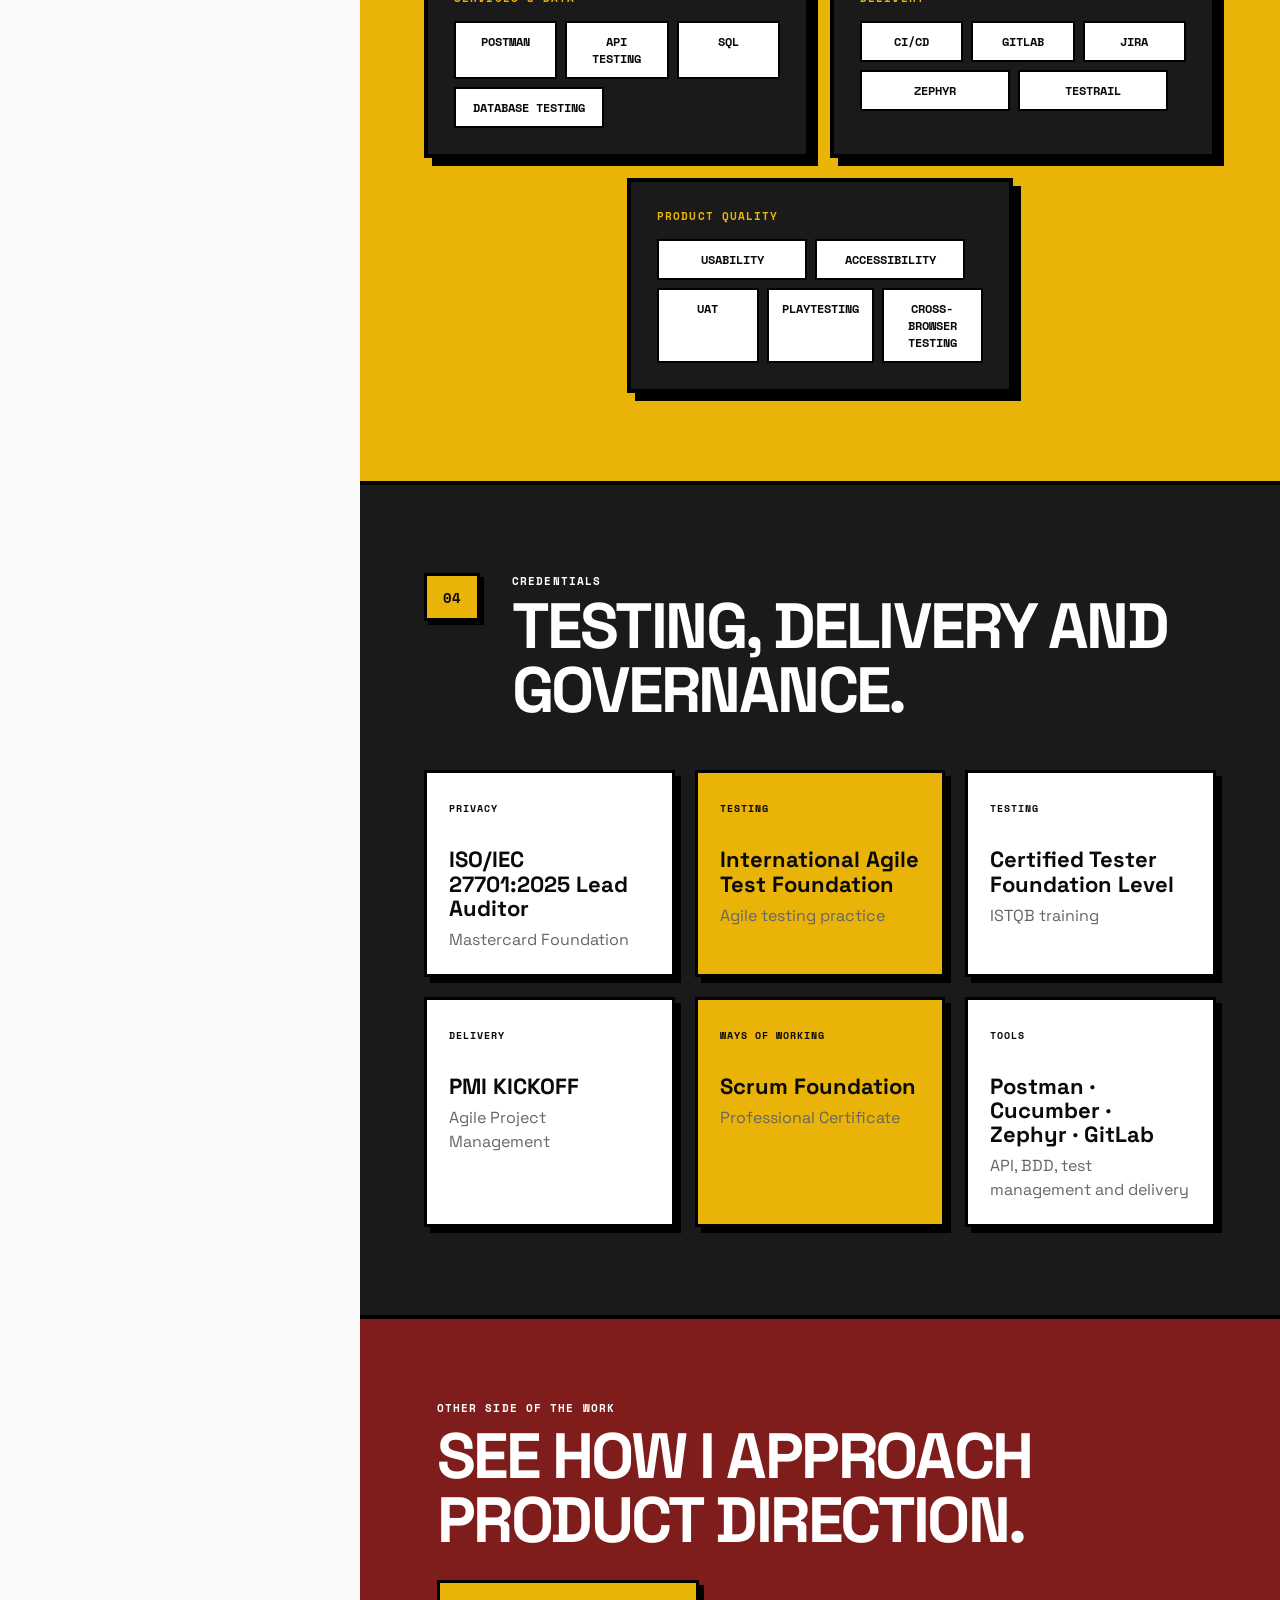
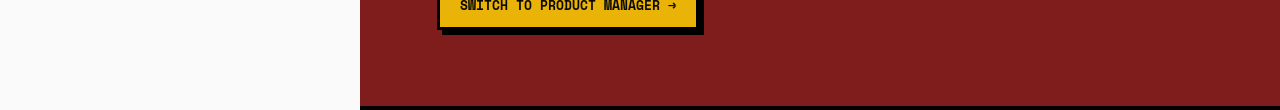
==== commit eb774068: "Align product practice and brand order" ====
--- a/index.html
+++ b/index.html
@@ -120,8 +120,8 @@
         </ul>
         <ul class="brand-grid brand-grid-supporting" aria-label="Additional companies and studios">
           <li class="brand-tile brand-tile-fort-worth"><span class="brand-tile-label">Tourism</span><span class="brand-logo brand-logo-fort-worth" aria-label="Visit Fort Worth"><svg viewBox="0 0 70 70" role="img" aria-hidden="true"><path d="M35 4l8 20h22L47 37l7 23-19-14-19 14 7-23L5 24h22z"></path></svg><span><small>VISIT</small><strong>FORT WORTH TEXAS</strong></span></span></li>
+          <li class="brand-tile brand-tile-define"><span class="brand-tile-label">AI-Fitness</span><span class="brand-logo brand-logo-asset"><img src="assets/brands/define-fit.svg" alt="Define Fit"><strong class="brand-name">Define Fit</strong></span></li>
           <li class="brand-tile brand-tile-holoride"><span class="brand-tile-label">Virtual Reality</span><span class="brand-logo brand-logo-asset"><img src="assets/brands/holoride.svg" alt="holoride"></span></li>
-          <li class="brand-tile brand-tile-define"><span class="brand-tile-label">AI-Fitness</span><span class="brand-logo brand-logo-asset"><img src="assets/brands/define-fit.svg" alt="Define Fit"><strong class="brand-name">Define Fit</strong></span></li>
           <li class="brand-tile brand-tile-vulcan"><span class="brand-tile-label">Gaming</span><span class="brand-logo brand-lockup" role="img" aria-label="Vulcan Forged"><svg class="brand-symbol-vulcan" viewBox="0 0 120 76" aria-hidden="true"><path d="M10 13h27l23 38L83 13h27L60 68z"></path><path d="M37 13h23l12 20-12 18z"></path></svg><strong>Vulcan Forged</strong></span></li>
           <li class="brand-tile brand-tile-holi"><span class="brand-tile-label">Social Networking</span><span class="brand-logo brand-logo-asset"><img src="assets/brands/holi.png" alt="holi.social"></span></li>
         </ul>
